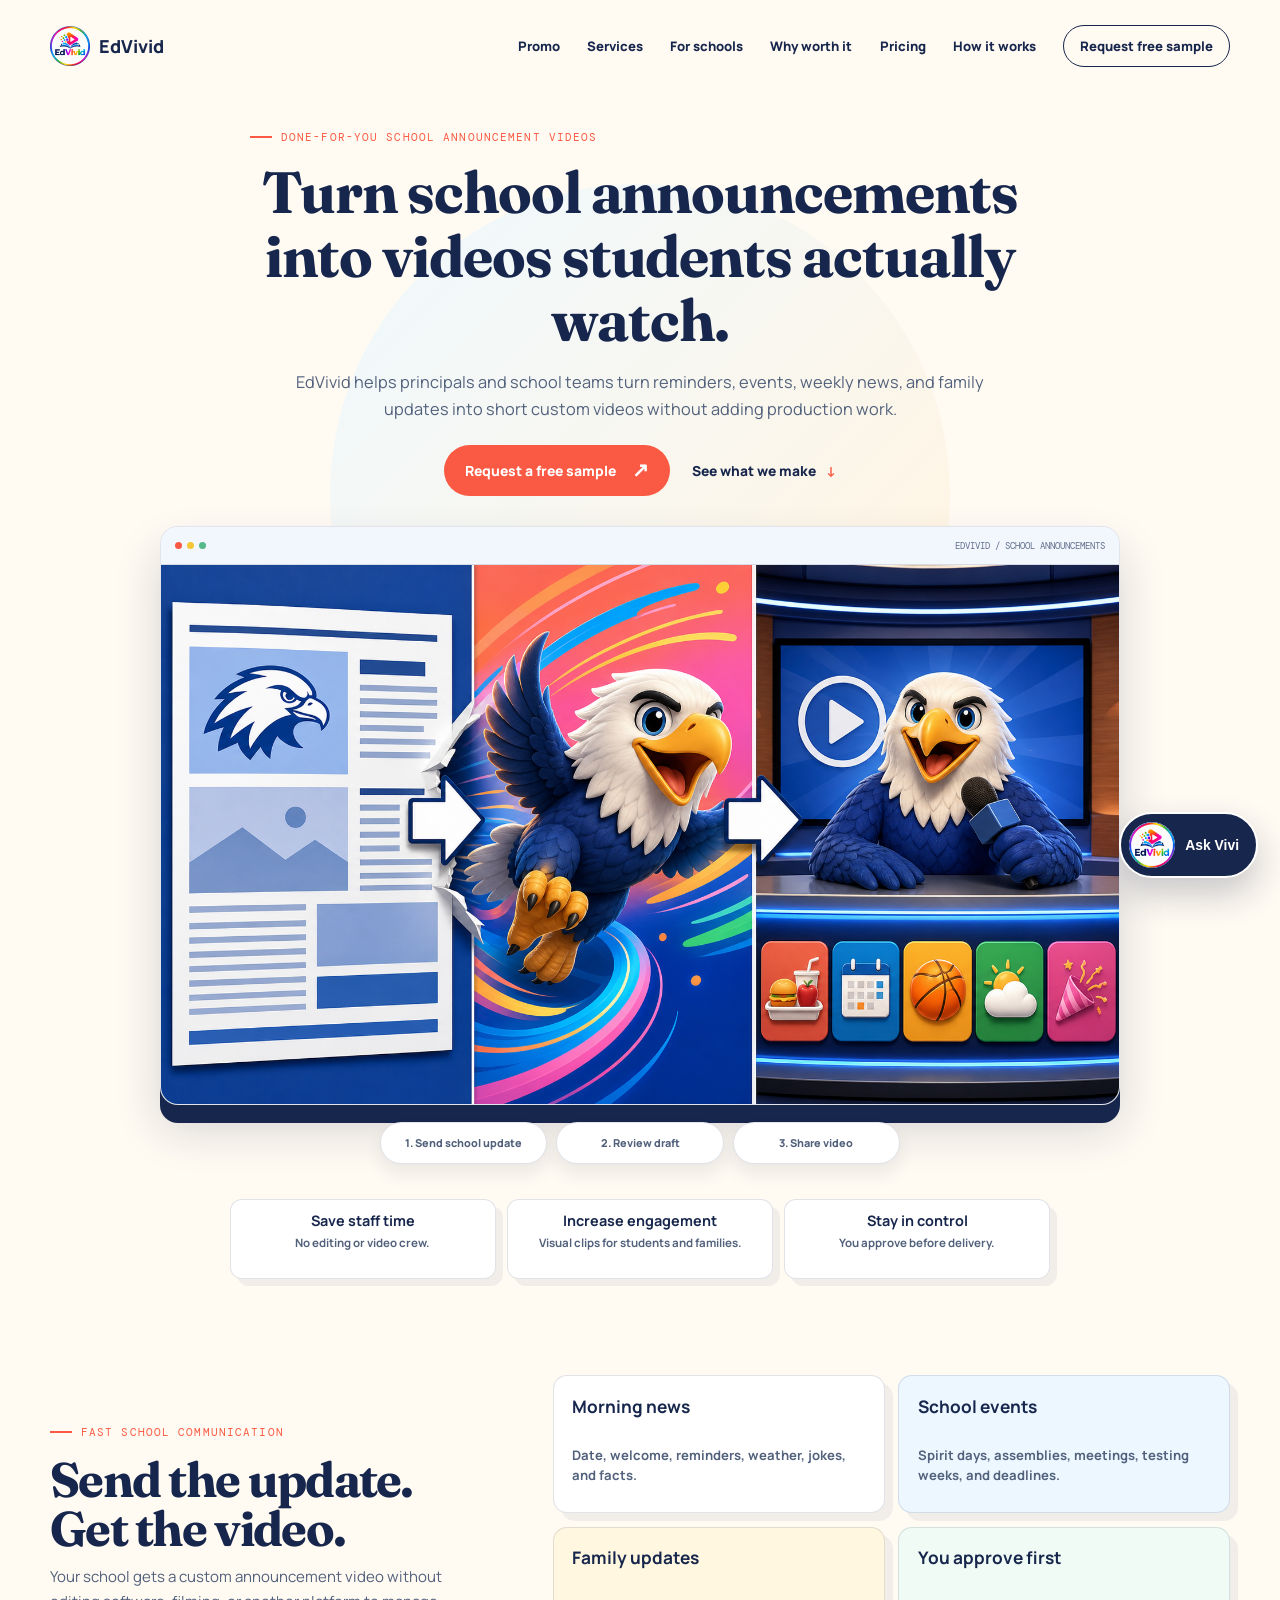
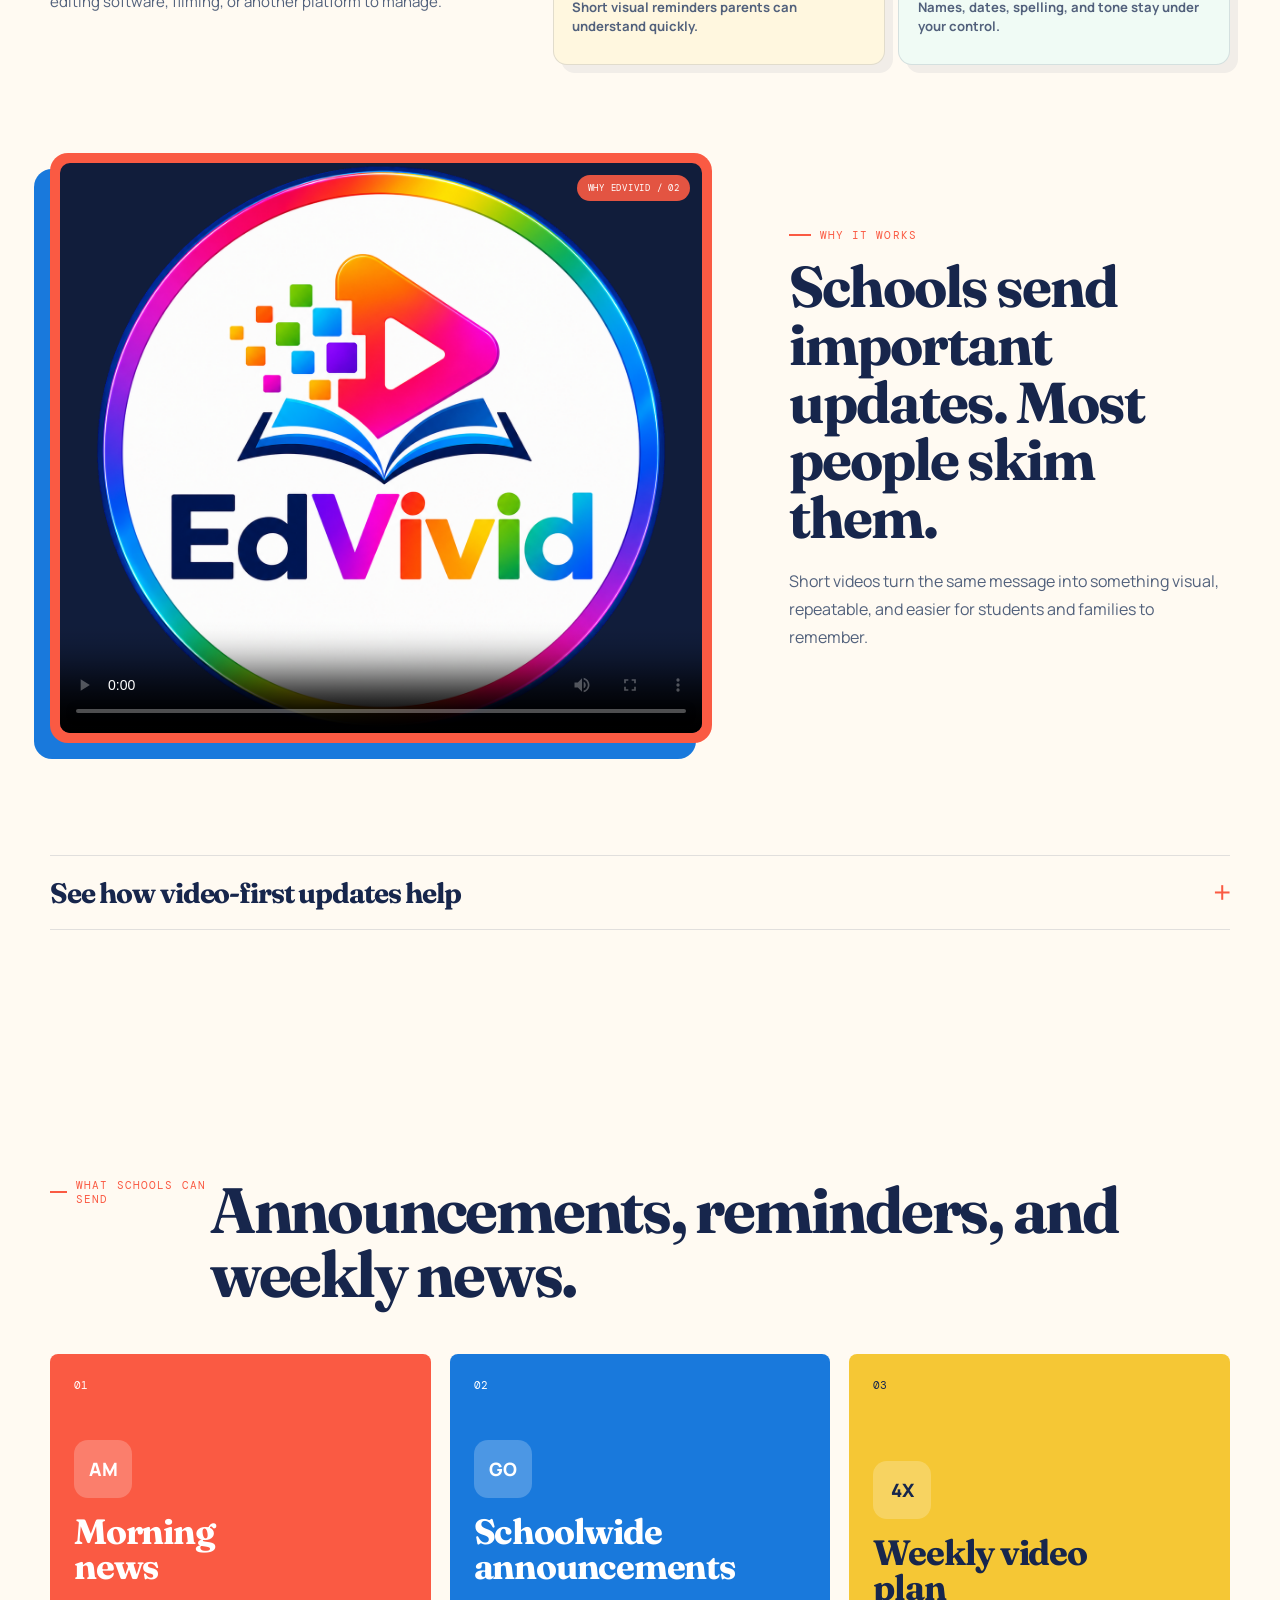
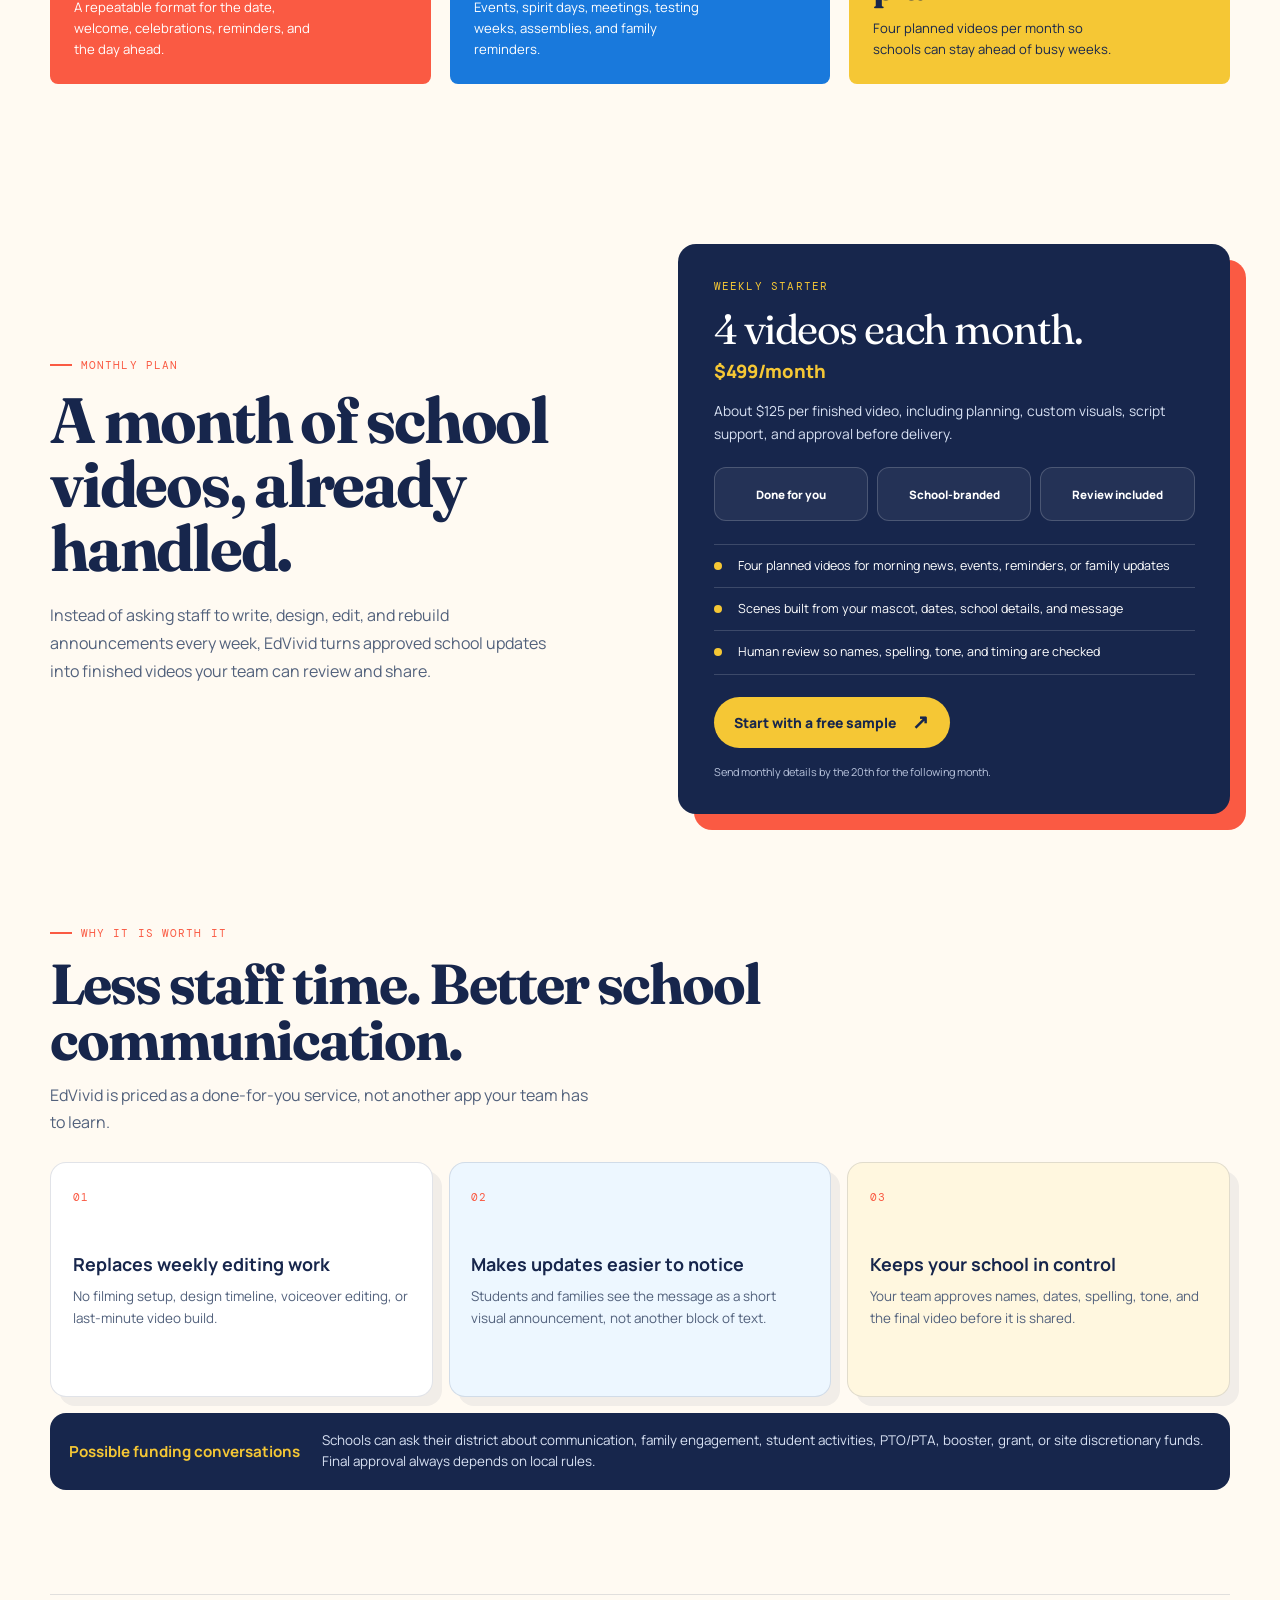
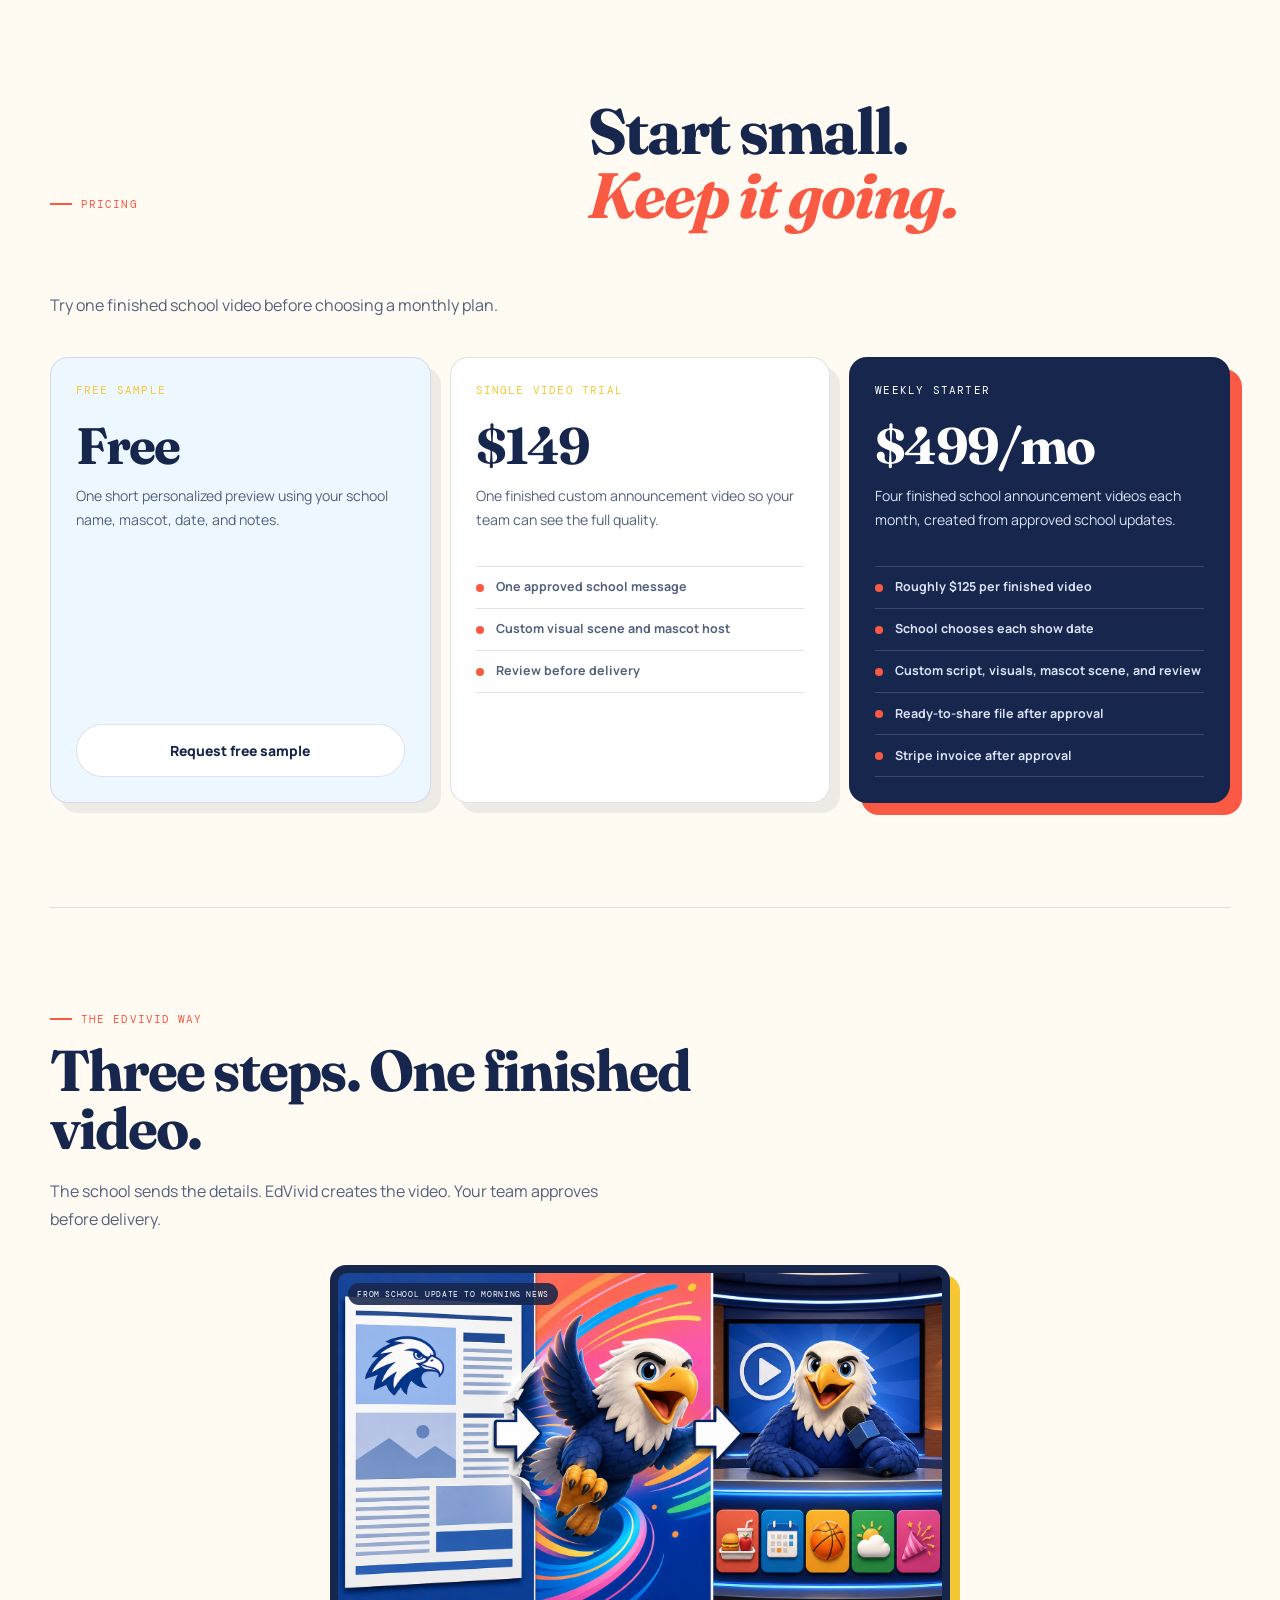
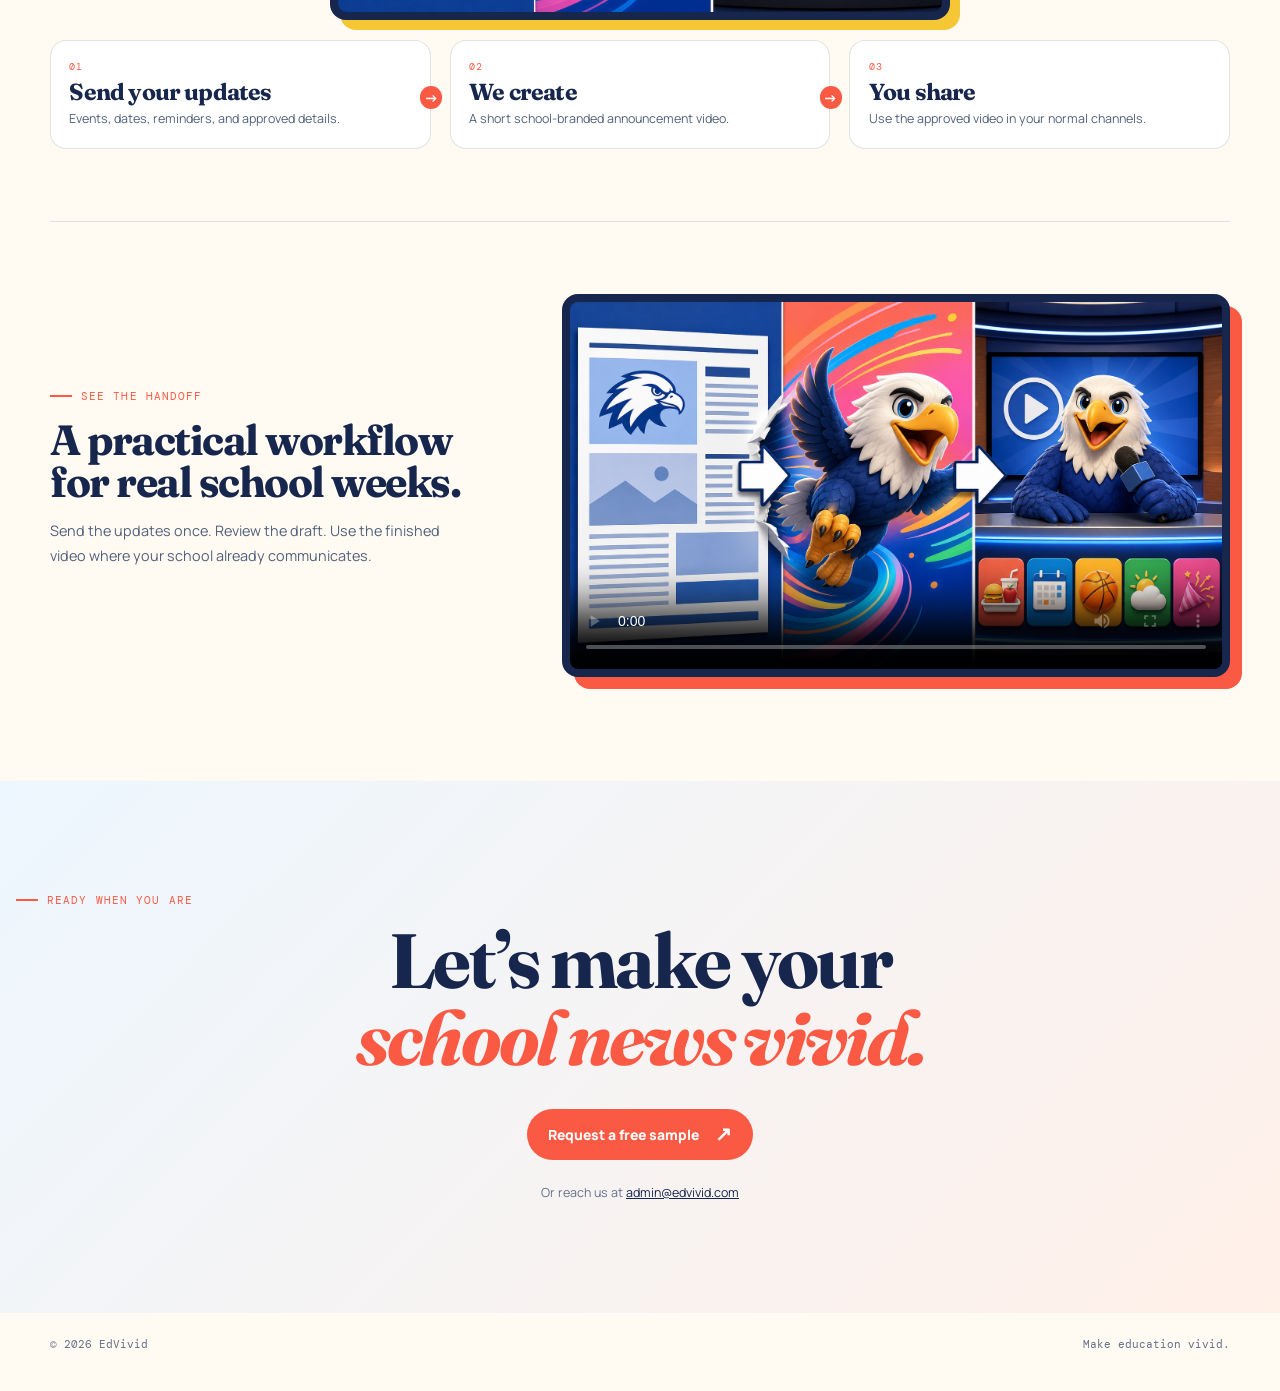
==== index.html @ bfd124bc "Add value and funding section" ====
<!doctype html>
<html lang="en">
  <head>
    <meta charset="UTF-8" />
    <meta name="viewport" content="width=device-width, initial-scale=1.0" />
    <meta name="theme-color" content="#fff9f2" />
    <title>EdVivid | School Announcement Videos</title>
    <meta name="description" content="EdVivid helps principals and school teams turn morning announcements, parent updates, reminders, events, and school spirit into short custom videos that save time and increase engagement." />
    <meta name="robots" content="index, follow" />
    <link rel="canonical" href="https://edvivid.com/" />
    <meta property="og:site_name" content="EdVivid" />
    <meta property="og:title" content="EdVivid | School Announcement Videos" />
    <meta property="og:description" content="Turn school announcements, reminders, events, and weekly updates into short custom videos for students and families." />
    <meta property="og:type" content="website" />
    <meta property="og:url" content="https://edvivid.com/" />
    <meta property="og:image" content="https://edvivid.com/full-bleed-mascot-transformation.png" />
    <meta name="twitter:card" content="summary_large_image" />
    <meta name="twitter:title" content="EdVivid | School Announcement Videos" />
    <meta name="twitter:description" content="Custom school announcement videos for morning news, parent communication, reminders, and events." />
    <script type="application/ld+json">
      {
        "@context": "https://schema.org",
        "@type": "Organization",
        "name": "EdVivid",
        "url": "https://edvivid.com/",
        "logo": "https://edvivid.com/edvivid-circle-logo.png",
        "description": "EdVivid creates custom school announcement videos for morning news, parent communication, reminders, events, and school engagement.",
        "sameAs": []
      }
    </script>
    <link rel="icon" type="image/png" href="favicon.png" />
    <link rel="apple-touch-icon" href="edvivid-circle-logo.png" />
    <link rel="preconnect" href="https://fonts.googleapis.com" />
    <link rel="preconnect" href="https://fonts.gstatic.com" crossorigin />
    <link href="https://fonts.googleapis.com/css2?family=DM+Mono&family=Fraunces:opsz,wght@9..144,600;9..144,700&family=Manrope:wght@400;500;600;700;800&display=swap" rel="stylesheet" />
    <link rel="stylesheet" href="styles.css" />
  </head>
  <body>
    <div class="page-shell">
      <header class="topbar">
        <a class="brand" href="#top" aria-label="EdVivid home">
          <img class="brand-logo" src="edvivid-circle-logo.png" alt="" />
          <span>EdVivid</span>
        </a>
        <nav class="nav-links" aria-label="Main navigation">
          <a href="#top">Promo</a>
          <a href="#work">Services</a>
          <a href="for-schools.html">For schools</a>
          <a href="#worth">Why worth it</a>
          <a href="#pricing">Pricing</a>
          <a href="#process">How it works</a>
          <a class="nav-contact" href="https://forms.edvivid.com/sample_request_form.html">Request free sample</a>
        </nav>
      </header>

      <main id="top">
        <section class="hero" aria-labelledby="hero-title">
          <div class="mobile-motion" aria-label="Animated EdVivid logo">
            <video autoplay loop muted playsinline preload="metadata" poster="edvivid.png">
              <source src="edvivid-logo-animation.mp4" type="video/mp4" />
            </video>
          </div>
          <div class="hero-copy">
            <p class="eyebrow"><span></span> Done-for-you school announcement videos</p>
            <h1 id="hero-title">Turn school announcements into videos students actually watch.</h1>
            <p class="lede">EdVivid helps principals and school teams turn reminders, events, weekly news, and family updates into short custom videos without adding production work.</p>
            <div class="hero-actions">
              <a class="button primary" href="https://forms.edvivid.com/sample_request_form.html">Request a free sample <span aria-hidden="true">↗</span></a>
              <a class="text-link" href="#work">See what we make <span aria-hidden="true">↓</span></a>
            </div>
          </div>

          <div class="hero-art" aria-label="EdVivid promo video preview">
            <div class="hero-video-card">
              <div class="window-bar"><i></i><i></i><i></i><span>EDVIVID / SCHOOL ANNOUNCEMENTS</span></div>
              <video autoplay loop muted playsinline preload="metadata" poster="full-bleed-mascot-transformation.png" aria-label="EdVivid school announcement video promo">
                <source src="edvivid-promo.mp4" type="video/mp4" />
                Your browser does not support video playback.
              </video>
            </div>
            <div class="hero-mini-proof" aria-label="EdVivid workflow summary">
              <span>1. Send school update</span>
              <span>2. Review draft</span>
              <span>3. Share video</span>
            </div>
          </div>
          <div class="hero-benefits" aria-label="EdVivid benefits">
            <div><b>Save staff time</b><span>No editing or video crew.</span></div>
            <div><b>Increase engagement</b><span>Visual clips for students and families.</span></div>
            <div><b>Stay in control</b><span>You approve before delivery.</span></div>
          </div>
        </section>

        <section class="quick-section" aria-labelledby="quick-title">
          <div class="quick-heading">
            <p class="eyebrow"><span></span> Fast school communication</p>
            <h2 id="quick-title">Send the update. Get the video.</h2>
            <p>Your school gets a custom announcement video without editing software, filming, or another platform to manage.</p>
          </div>
          <div class="quick-grid" aria-label="Common EdVivid video uses">
            <article>
              <b>Morning news</b>
              <span>Date, welcome, reminders, weather, jokes, and facts.</span>
            </article>
            <article>
              <b>School events</b>
              <span>Spirit days, assemblies, meetings, testing weeks, and deadlines.</span>
            </article>
            <article>
              <b>Family updates</b>
              <span>Short visual reminders parents can understand quickly.</span>
            </article>
            <article>
              <b>You approve first</b>
              <span>Names, dates, spelling, and tone stay under your control.</span>
            </article>
          </div>
        </section>

        <section class="why-video-section" aria-labelledby="why-video-title">
          <div class="why-video-frame">
            <span class="video-stamp">WHY EDVIVID / 02</span>
            <video controls playsinline preload="metadata" poster="edvivid-circle-logo.png" aria-label="How school communication has changed">
              <source src="edvivid-how-it-works.mp4" type="video/mp4" />
              Your browser does not support video playback.
            </video>
          </div>
          <div class="why-video-copy">
            <p class="eyebrow"><span></span> Why it works</p>
            <h2 id="why-video-title">Schools send important updates. Most people skim them.</h2>
            <p>Short videos turn the same message into something visual, repeatable, and easier for students and families to remember.</p>
          </div>
        </section>

        <section class="insight-section" aria-labelledby="insight-title">
          <details class="insight-details">
            <summary id="insight-title">See how video-first updates help <span aria-hidden="true">+</span></summary>
            <div class="insight-content">
              <p>See how one school update can become clearer communication for students, staff, and families.</p>
              <a class="insight-graphic" href="modernizing-school-news-through-video.png" target="_blank" rel="noopener" aria-label="Open the full Modernizing School News Through Video infographic">
                <img src="modernizing-school-news-through-video.png" alt="Infographic explaining the challenge of school communication, how families consume information, the EdVivid workflow, and the benefits of video-first school news." />
                <span>Open full infographic <b aria-hidden="true">↗</b></span>
              </a>
            </div>
          </details>
        </section>

        <section class="work-section" id="work">
          <div class="section-heading">
            <p class="eyebrow"><span></span> What schools can send</p>
            <h2>Announcements, reminders, and weekly news.</h2>
          </div>
          <div class="services-grid">
            <article class="service-card coral"><span class="card-number">01</span><div class="service-icon">AM</div><h3>Morning<br />news</h3><p>A repeatable format for the date, welcome, celebrations, reminders, and the day ahead.</p></article>
            <article class="service-card blue"><span class="card-number">02</span><div class="service-icon">GO</div><h3>Schoolwide<br />announcements</h3><p>Events, spirit days, meetings, testing weeks, assemblies, and family reminders.</p></article>
            <article class="service-card yellow"><span class="card-number">03</span><div class="service-icon">4X</div><h3>Weekly video<br />plan</h3><p>Four planned videos per month so schools can stay ahead of busy weeks.</p></article>
          </div>
        </section>

        <section class="monthly-section" id="monthly-news" aria-labelledby="monthly-title">
          <div class="monthly-intro">
            <p class="eyebrow"><span></span> Monthly plan</p>
            <h2 id="monthly-title">A month of school videos, already handled.</h2>
            <p>Instead of asking staff to write, design, edit, and rebuild announcements every week, EdVivid turns approved school updates into finished videos your team can review and share.</p>
          </div>
          <div class="monthly-card">
            <div class="plan-label">Weekly Starter</div>
            <h3>4 videos each month.</h3>
            <p class="plan-price">$499/month</p>
            <p class="plan-copy">About $125 per finished video, including planning, custom visuals, script support, and approval before delivery.</p>
            <div class="value-pills" aria-label="Weekly Starter value">
              <span>Done for you</span>
              <span>School-branded</span>
              <span>Review included</span>
            </div>
            <ul>
              <li>Four planned videos for morning news, events, reminders, or family updates</li>
              <li>Scenes built from your mascot, dates, school details, and message</li>
              <li>Human review so names, spelling, tone, and timing are checked</li>
            </ul>
            <a class="button primary" href="https://forms.edvivid.com/sample_request_form.html">Start with a free sample <span aria-hidden="true">↗</span></a>
            <p class="plan-note">Send monthly details by the 20th for the following month.</p>
          </div>
        </section>

        <section class="worth-section" id="worth" aria-labelledby="worth-title">
          <div class="worth-heading">
            <p class="eyebrow"><span></span> Why it is worth it</p>
            <h2 id="worth-title">Less staff time. Better school communication.</h2>
            <p>EdVivid is priced as a done-for-you service, not another app your team has to learn.</p>
          </div>
          <div class="worth-grid">
            <article>
              <span>01</span>
              <b>Replaces weekly editing work</b>
              <p>No filming setup, design timeline, voiceover editing, or last-minute video build.</p>
            </article>
            <article>
              <span>02</span>
              <b>Makes updates easier to notice</b>
              <p>Students and families see the message as a short visual announcement, not another block of text.</p>
            </article>
            <article>
              <span>03</span>
              <b>Keeps your school in control</b>
              <p>Your team approves names, dates, spelling, tone, and the final video before it is shared.</p>
            </article>
          </div>
          <div class="funding-note">
            <b>Possible funding conversations</b>
            <p>Schools can ask their district about communication, family engagement, student activities, PTO/PTA, booster, grant, or site discretionary funds. Final approval always depends on local rules.</p>
          </div>
        </section>

        <section class="pricing-section" id="pricing" aria-labelledby="pricing-title">
          <div class="pricing-heading">
            <p class="eyebrow"><span></span> Pricing</p>
            <h2 id="pricing-title">Start small.<br /><em>Keep it going.</em></h2>
            <p>Try one finished school video before choosing a monthly plan.</p>
          </div>
          <div class="pricing-grid">
            <article class="price-card light">
              <p class="plan-label">Free Sample</p>
              <h3>Free</h3>
              <p>One short personalized preview using your school name, mascot, date, and notes.</p>
              <a class="button outline" href="https://forms.edvivid.com/sample_request_form.html">Request free sample</a>
            </article>
            <article class="price-card">
              <p class="plan-label">Single Video Trial</p>
              <h3>$149</h3>
              <p>One finished custom announcement video so your team can see the full quality.</p>
              <ul>
                <li>One approved school message</li>
                <li>Custom visual scene and mascot host</li>
                <li>Review before delivery</li>
              </ul>
            </article>
            <article class="price-card featured">
              <p class="plan-label">Weekly Starter</p>
              <h3>$499/mo</h3>
              <p>Four finished school announcement videos each month, created from approved school updates.</p>
              <ul>
                <li>Roughly $125 per finished video</li>
                <li>School chooses each show date</li>
                <li>Custom script, visuals, mascot scene, and review</li>
                <li>Ready-to-share file after approval</li>
                <li>Stripe invoice after approval</li>
              </ul>
            </article>
          </div>
        </section>

        <section class="process-section" id="process">
          <div class="process-copy">
            <p class="eyebrow"><span></span> The EdVivid way</p>
            <h2>Three steps. One finished video.</h2>
            <p>The school sends the details. EdVivid creates the video. Your team approves before delivery.</p>
          </div>
          <div class="process-story">
            <img src="full-bleed-mascot-transformation.png" alt="A school newsletter logo becomes a vivid mascot-led morning news video" />
          </div>
          <ol class="process-flow process-captions">
            <li class="flow-send">
              <div class="flow-step">01</div>
              <h3>Send your updates</h3>
              <p>Events, dates, reminders, and approved details.</p>
            </li>
            <li class="flow-create">
              <div class="flow-step">02</div>
              <h3>We create</h3>
              <p>A short school-branded announcement video.</p>
            </li>
            <li class="flow-share">
              <div class="flow-step">03</div>
              <h3>You share</h3>
              <p>Use the approved video in your normal channels.</p>
            </li>
          </ol>
          <div class="process-video">
            <div>
              <p class="eyebrow"><span></span> See the handoff</p>
              <h3>A practical workflow for real school weeks.</h3>
              <p>Send the updates once. Review the draft. Use the finished video where your school already communicates.</p>
            </div>
            <video controls preload="metadata" poster="full-bleed-mascot-transformation.png">
              <source src="edvivid-how-it-works.mp4" type="video/mp4" />
              Your browser does not support embedded video.
            </video>
          </div>
        </section>

        <section class="closing">
          <p class="eyebrow"><span></span> Ready when you are</p>
          <h2>Let’s make your<br /><em>school news vivid.</em></h2>
          <a class="button primary" href="https://forms.edvivid.com/sample_request_form.html">Request a free sample <span aria-hidden="true">↗</span></a>
          <p class="contact-note">Or reach us at <a href="mailto:admin@edvivid.com">admin@edvivid.com</a></p>
        </section>
      </main>

      <footer><span>© 2026 EdVivid</span><span>Make education vivid.</span></footer>
    </div>
    <script src="help-bot.js"></script>
  </body>
</html>
---- styles.css ----
:root { --ink:#17264c; --paper:#fffaf2; --warm:#f7efe2; --coral:#fa5a43; --blue:#1979dc; --yellow:#f5c735; --green:#56b98a; --line:rgba(23,38,76,.13); }
* { box-sizing:border-box; }
html { scroll-behavior:smooth; }
body { margin:0; color:var(--ink); background:var(--paper); font-family:Manrope,sans-serif; }
.page-shell { overflow:hidden; }
.topbar, main > section, footer { width:min(1180px,calc(100% - 3rem)); margin-inline:auto; }
.topbar { min-height:92px; display:flex; align-items:center; justify-content:space-between; }
.brand { display:inline-flex; align-items:center; gap:.55rem; color:var(--ink); text-decoration:none; font-weight:800; font-size:1.12rem; }
.brand-logo { width:40px; height:40px; object-fit:contain; border-radius:10px; }
.nav-links { display:flex; align-items:center; gap:1.7rem; font-size:.82rem; font-weight:800; }
.nav-links a { color:var(--ink); text-decoration:none; }
.nav-links .nav-contact { border:1px solid var(--ink); padding:.68rem 1rem; border-radius:100px; }
.hero { min-height:640px; display:grid; grid-template-columns:1fr; justify-items:center; gap:1.65rem; padding:2.4rem 0 4rem; position:relative; text-align:center; }
.hero:before { content:""; position:absolute; width:620px; height:620px; border-radius:50%; right:50%; top:92px; transform:translateX(50%); background:linear-gradient(135deg,#e9f7ff 15%,#fff2dc 80%); z-index:-1; }
.eyebrow { display:flex; align-items:center; gap:.55rem; margin:0 0 1rem; font: .7rem "DM Mono",monospace; text-transform:uppercase; letter-spacing:.1em; color:var(--coral); }
.eyebrow span { width:22px; height:2px; background:currentColor; display:inline-block; }
h1,h2,h3,p { margin-top:0; }
h1,h2 { font-family:Fraunces,serif; letter-spacing:-.065em; font-weight:700; line-height:.95; }
h1 { max-width:830px; margin-inline:auto; font-size:clamp(3.25rem,5.2vw,5.65rem); margin-bottom:1rem; }
h1 em,h2 em { color:var(--coral); font-style:italic; }
.lede { margin-inline:auto; font-size:1.02rem; line-height:1.68; max-width:43rem; color:#52617c; }
.hero-benefits { width:min(100%,820px); display:grid; grid-template-columns:repeat(3,1fr); gap:.7rem; margin:.55rem 0 0; max-width:none; }
.hero-benefits div { min-height:80px; padding:.82rem; border:1px solid var(--line); border-radius:12px; background:#fff; box-shadow:7px 7px 0 rgba(23,38,76,.06); }
.hero-benefits b { display:block; margin-bottom:.35rem; color:var(--ink); font-size:.9rem; line-height:1.15; }
.hero-benefits span { display:block; color:#52617c; font-size:.72rem; font-weight:700; line-height:1.45; }
.hero-actions { display:flex; align-items:center; justify-content:center; flex-wrap:wrap; gap:1.4rem; margin-top:1.35rem; }
.button { background:var(--coral); color:white; border-radius:100px; padding:1rem 1.3rem; text-decoration:none; font-weight:800; font-size:.87rem; display:inline-flex; gap:1rem; align-items:center; transition:transform .2s ease,box-shadow .2s ease; }
.button:hover { transform:translateY(-3px); box-shadow:0 12px 22px rgba(250,90,67,.28); }
.button span { font-size:1.25rem; line-height:.6; }
.button.outline { color:var(--ink); background:#fff; border:1px solid var(--line); }
.text-link { color:var(--ink); font-size:.86rem; font-weight:800; text-decoration:none; }
.text-link span { color:var(--coral); margin-left:.45rem; }
.hero-art { width:min(100%,960px); position:relative; display:grid; place-items:center; padding-top:.25rem; }
.mobile-motion { display:none; }
.desktop-motion { position:absolute; z-index:4; width:138px; right:-8px; bottom:58px; padding:7px; border-radius:16px; background:#fff; box-shadow:0 14px 30px rgba(23,38,76,.18); transform:rotate(-5deg); }
.desktop-motion video,.mobile-motion video { display:block; width:100%; border-radius:10px; }
.hero-video-card { position:relative; z-index:2; width:100%; background:#fff; border:1px solid rgba(23,38,76,.12); border-radius:18px; overflow:hidden; box-shadow:0 18px 0 var(--ink),0 24px 45px rgba(23,38,76,.18); }
.hero-video-card video { display:block; width:100%; aspect-ratio:16/9; object-fit:cover; background:#0b1732; }
.hero-mini-proof { z-index:3; width:min(92%,520px); margin-top:1.05rem; display:grid; grid-template-columns:repeat(3,1fr); gap:.55rem; }
.hero-mini-proof span { display:grid; place-items:center; min-height:42px; padding:.55rem .7rem; border:1px solid var(--line); border-radius:999px; background:#fff; color:#52617c; font-size:.68rem; font-weight:900; text-align:center; box-shadow:0 10px 18px rgba(23,38,76,.08); }
.lesson-window { position:relative; z-index:2; width:min(100%,470px); background:#fff; border:1px solid rgba(23,38,76,.12); border-radius:18px; overflow:hidden; box-shadow:20px 24px 0 var(--ink),0 25px 45px rgba(23,38,76,.18); transform:rotate(3deg); }
.window-bar { height:38px; display:flex; align-items:center; gap:5px; padding:0 14px; background:#f2f6fd; border-bottom:1px solid var(--line); }
.window-bar i { width:7px; height:7px; border-radius:50%; background:var(--coral); }.window-bar i:nth-child(2){background:var(--yellow)}.window-bar i:nth-child(3){background:var(--green)}
.window-bar span { margin-left:auto; font: .55rem "DM Mono",monospace; color:#62708b; }
.lesson-content { height:275px; background:#0b1732; overflow:hidden; }.lesson-content img { display:block; width:100%; height:100%; object-fit:cover; object-position:center; }
.transformation-labels { display:grid; grid-template-columns:1fr auto 1fr auto 1fr; align-items:center; gap:.35rem; padding:.55rem .8rem .62rem; background:#fff; color:var(--ink); font:.5rem "DM Mono",monospace; letter-spacing:.035em; text-align:center; text-transform:uppercase; }.transformation-labels b { color:var(--coral); font-size:.78rem; }
.lesson-kicker { font: .65rem "DM Mono",monospace; color:var(--coral); letter-spacing:.1em; }.lesson-title { margin-top:1rem; font-family:Fraunces,serif; font-size:2.8rem; letter-spacing:-.07em; line-height:.85; }
.lesson-shapes b { position:absolute; border-radius:50%; }.lesson-shapes b:nth-child(1){width:140px;height:140px;background:var(--coral);right:-34px;top:86px}.lesson-shapes b:nth-child(2){width:65px;height:65px;background:var(--yellow);right:75px;top:157px}.lesson-shapes b:nth-child(3){width:40px;height:40px;background:var(--blue);right:45px;top:93px}.lesson-shapes b:nth-child(4){width:90px;height:20px;border-radius:30px;background:var(--green);left:38px;bottom:60px}
.player-bar { height:54px; display:flex; align-items:center; gap:11px; padding:0 16px; font: .63rem "DM Mono",monospace; }.play { color:var(--coral); }.track { height:5px; flex:1; border-radius:20px; background:#e5eaf3; overflow:hidden; }.track i { display:block; width:43%; height:100%; background:var(--coral); }
.orbit { position:absolute; border:2px solid var(--yellow); border-radius:50%; }.orbit-one { width:380px;height:380px;right:0;top:4px; }.orbit-two { width:265px;height:265px;right:110px;bottom:6px;border-color:var(--blue); }.spark { position:absolute; z-index:3; font-size:2.2rem; color:var(--coral); }.spark-one { right:8px;top:28px; }.spark-two { left:45px;bottom:17px;color:var(--green);font-size:2.7rem; }
.proof-strip { display:grid; grid-template-columns:.45fr 1.55fr; gap:1.2rem; align-items:center; margin-top:-2rem; margin-bottom:2rem; padding:1rem; border:1px solid var(--line); border-radius:18px; background:#fff; box-shadow:10px 10px 0 rgba(23,38,76,.07); }.proof-strip p { margin:0; color:var(--coral); font:.66rem "DM Mono",monospace; letter-spacing:.09em; text-transform:uppercase; }.proof-strip div { display:grid; grid-template-columns:1fr 1fr; gap:.8rem; }.proof-strip span { display:block; padding:.9rem 1rem; border-radius:13px; background:#fff8ed; font-size:.82rem; font-weight:800; line-height:1.45; }.proof-strip span+span { background:#edf7ff; }.proof-strip b { display:block; margin-top:.35rem; color:#64708a; font:.58rem "DM Mono",monospace; letter-spacing:.08em; text-transform:uppercase; }
.intro-strip { border-top:1px solid var(--line); border-bottom:1px solid var(--line); padding:1.15rem 0; display:flex; align-items:center; justify-content:space-between; gap:1rem; font-size:.75rem; font-weight:800; }.intro-strip p { margin:0; }.intro-strip div { display:flex; gap:1.2rem; color:#6d7890; }.intro-strip span+span:before { content:"•"; color:var(--coral); margin-right:1.2rem; }
.quick-section { display:grid; grid-template-columns:.82fr 1.18fr; gap:2rem; align-items:center; padding:2rem 0 5.5rem; }
.quick-heading { max-width:430px; }
.quick-heading h2 { margin:0 0 .8rem; font-size:clamp(2.35rem,3.8vw,4rem); }
.quick-heading p:last-child { margin:0; color:#52617c; font-size:.94rem; line-height:1.65; }
.quick-grid { display:grid; grid-template-columns:repeat(2,1fr); gap:.85rem; }
.quick-grid article { min-height:138px; padding:1.15rem; border:1px solid var(--line); border-radius:14px; background:#fff; box-shadow:8px 8px 0 rgba(23,38,76,.06); }
.quick-grid article:nth-child(2) { background:#edf7ff; }
.quick-grid article:nth-child(3) { background:#fff7df; }
.quick-grid article:nth-child(4) { background:#f0fbf5; }
.quick-grid b { display:block; margin-bottom:1.8rem; font-size:1.08rem; }
.quick-grid span { display:block; color:#52617c; font-size:.82rem; font-weight:700; line-height:1.48; }
.film-section { display:flex; flex-direction:column; align-items:center; gap:2.4rem; padding:3.6rem 0 7rem; }.film-heading { max-width:760px; text-align:center; }.film-heading .eyebrow { justify-content:center; }.film-heading h2 { font-size:clamp(2.7rem,4.5vw,4.7rem); margin:0 0 1rem; }.film-heading > p:last-child { margin:0 auto; max-width:36rem; color:#52617c; font-size:.9rem; }.film-frame { position:relative; width:min(100%,1050px); padding:10px; background:var(--ink); border-radius:18px; box-shadow:0 22px 0 var(--yellow); }.film-frame:before { content:"PROMO / 01"; position:absolute; z-index:1; top:22px; left:22px; padding:.45rem .65rem; border-radius:999px; background:rgba(23,38,76,.86); color:white; font:.58rem "DM Mono",monospace; letter-spacing:.08em; }.film-frame iframe,.film-frame video { display:block; width:100%; aspect-ratio:16/9; border:0; border-radius:10px; background:#0b1732; object-fit:cover; }
.testimonials-section { display:grid; grid-template-columns:.9fr 1.1fr; gap:5rem; align-items:center; padding:0 0 7rem; }.testimonials-heading h2 { font-size:clamp(2.8rem,4.4vw,4.8rem); margin:0 0 1.2rem; }.testimonials-heading > p:last-child { max-width:34rem; margin:0; color:#52617c; line-height:1.75; font-size:.92rem; }.testimonial-grid { display:grid; gap:1.1rem; position:relative; }.testimonial-grid:before { content:""; position:absolute; width:230px; height:230px; border-radius:50%; right:-42px; top:-54px; background:linear-gradient(135deg,#fff0e8,#e9f7ff); z-index:-1; }.testimonial-card { margin:0; padding:1.5rem; border:1px solid var(--line); border-radius:18px; background:#fff; box-shadow:10px 10px 0 rgba(23,38,76,.08); transform:rotate(-1.2deg); }.testimonial-card.featured { background:var(--ink); color:white; box-shadow:12px 12px 0 var(--coral); transform:rotate(1.5deg); }.testimonial-card blockquote { margin:0 0 1.25rem; font:800 clamp(1.35rem,2.25vw,2rem)/1.16 Manrope,sans-serif; letter-spacing:-.045em; }.testimonial-card figcaption { display:flex; align-items:center; gap:.6rem; font-weight:800; font-size:.86rem; }.testimonial-card figcaption:before { content:""; width:10px; height:10px; border-radius:50%; background:var(--coral); }.testimonial-card.featured figcaption:before { background:var(--yellow); }.testimonial-card span { color:#6d7890; font:.62rem "DM Mono",monospace; letter-spacing:.08em; text-transform:uppercase; }.testimonial-card.featured span { color:#d9e2f4; }
.why-video-section { display:grid; grid-template-columns:1.2fr .8fr; align-items:center; gap:6vw; padding:0 0 7rem; }.why-video-frame { position:relative; background:var(--coral); padding:10px; border-radius:18px; box-shadow:-16px 16px 0 var(--blue); }.why-video-frame video { display:block; width:100%; max-height:570px; object-fit:contain; border-radius:10px; background:#111d3b; }.video-stamp { position:absolute; z-index:1; right:22px; top:22px; padding:.45rem .65rem; border-radius:999px; background:rgba(250,90,67,.9); color:white; font:.58rem "DM Mono",monospace; letter-spacing:.08em; }.why-video-copy h2 { font-size:clamp(2.8rem,4.5vw,4.7rem); margin-bottom:1.3rem; }.why-video-copy > p:last-child { color:#52617c; line-height:1.75; }
.insight-section { padding:0 0 7.5rem; }.insight-details { border-top:1px solid var(--line); border-bottom:1px solid var(--line); }.insight-details summary { display:flex; align-items:center; justify-content:space-between; gap:1rem; padding:1.2rem 0; color:var(--ink); cursor:pointer; list-style:none; font:700 clamp(1.3rem,2.2vw,1.85rem) Fraunces,serif; letter-spacing:-.04em; }.insight-details summary::-webkit-details-marker { display:none; }.insight-details summary span { color:var(--coral); font:2rem/1 Manrope,sans-serif; transition:transform .2s ease; }.insight-details[open] summary span { transform:rotate(45deg); }.insight-content { padding:0 0 1.5rem; }.insight-content > p { max-width:37rem; margin:0 0 1.4rem; color:#52617c; line-height:1.75; }.insight-graphic { display:block; position:relative; overflow:hidden; border:1px solid var(--line); border-radius:18px; background:#eaf5fc; box-shadow:16px 16px 0 var(--yellow); color:var(--ink); text-decoration:none; }.insight-graphic img { display:block; width:100%; height:auto; transition:transform .35s ease; }.insight-graphic span { position:absolute; right:1rem; bottom:1rem; display:inline-flex; align-items:center; gap:.65rem; padding:.65rem .85rem; border-radius:100px; background:rgba(23,38,76,.9); color:white; font:.65rem "DM Mono",monospace; letter-spacing:.05em; opacity:0; transform:translateY(8px); transition:opacity .2s ease,transform .2s ease; }.insight-graphic:hover img { transform:scale(1.015); }.insight-graphic:hover span,.insight-graphic:focus-visible span { opacity:1; transform:translateY(0); }.insight-graphic:focus-visible { outline:3px solid var(--coral); outline-offset:5px; }
.work-section { padding:8rem 0; }.section-heading { display:flex; align-items:end; justify-content:space-between; margin-bottom:3rem; }.section-heading .eyebrow { align-self:start; }.section-heading h2 { font-size:clamp(3rem,5vw,5rem); margin:0; }
.services-grid { display:grid; grid-template-columns:repeat(3,1fr); gap:1.2rem; }.service-card { min-height:330px; padding:1.5rem; border-radius:8px; display:flex; flex-direction:column; position:relative; overflow:hidden; }.service-card.coral { background:var(--coral); color:white; }.service-card.blue { background:var(--blue); color:white; }.service-card.yellow { background:var(--yellow); }.card-number { font:.68rem "DM Mono",monospace; }.service-icon { font-size:5rem; font-family:Fraunces,serif; margin:auto 0 1rem; }.service-card h3 { font-family:Fraunces,serif; font-size:2.2rem; letter-spacing:-.06em; line-height:.85; margin-bottom:.8rem; }.service-card p { font-size:.82rem; line-height:1.6; max-width:15rem; margin:0; }
.monthly-section { display:grid; grid-template-columns:1fr 1fr; gap:6vw; align-items:center; padding:2rem 0 7rem; }.monthly-intro h2 { font-size:clamp(3rem,5vw,5.1rem); margin-bottom:1.3rem; }.monthly-intro > p:last-child { max-width:32rem; color:#52617c; line-height:1.75; }.monthly-card { background:var(--ink); color:white; padding:2.2rem; border-radius:18px; box-shadow:16px 16px 0 var(--coral); }.plan-label { color:var(--yellow); font:.68rem "DM Mono",monospace; text-transform:uppercase; letter-spacing:.11em; }.monthly-card h3 { margin:1rem 0 .45rem; font:2.6rem/.9 Fraunces,serif; letter-spacing:-.07em; }.plan-price { margin:.2rem 0 1rem; color:var(--yellow); font-size:1.15rem; font-weight:900; }.plan-copy { max-width:30rem; color:#d9e2f4; font-size:.86rem; line-height:1.65; }.value-pills { display:grid; grid-template-columns:repeat(3,1fr); gap:.55rem; margin:1.35rem 0 1.45rem; }.value-pills span { min-height:54px; display:grid; place-items:center; padding:.7rem .55rem; border:1px solid rgba(255,255,255,.18); border-radius:12px; color:#fff; background:rgba(255,255,255,.06); font-size:.72rem; font-weight:900; text-align:center; }.monthly-card ul { margin:1.4rem 0; padding:0; list-style:none; border-top:1px solid rgba(255,255,255,.16); }.monthly-card li { padding:.75rem 0 .75rem 1.5rem; border-bottom:1px solid rgba(255,255,255,.16); font-size:.78rem; line-height:1.45; position:relative; }.monthly-card li:before { content:"✦"; position:absolute; left:0; color:var(--yellow); }.monthly-card .button { background:var(--yellow); color:var(--ink); }.plan-note { margin:1rem 0 0; color:#b9c4dd; font-size:.68rem; }
.worth-section { padding:0 0 6.5rem; }
.worth-heading { max-width:760px; margin-bottom:1.6rem; }
.worth-heading h2 { margin:0 0 .8rem; font-size:clamp(2.8rem,4.4vw,4.8rem); }
.worth-heading > p:last-child { max-width:34rem; color:#52617c; line-height:1.7; }
.worth-grid { display:grid; grid-template-columns:repeat(3,1fr); gap:1rem; }
.worth-grid article { min-height:235px; padding:1.35rem; border:1px solid var(--line); border-radius:16px; background:#fff; box-shadow:9px 9px 0 rgba(23,38,76,.06); }
.worth-grid article:nth-child(2) { background:#edf7ff; }
.worth-grid article:nth-child(3) { background:#fff7df; }
.worth-grid span { color:var(--coral); font:.68rem "DM Mono",monospace; letter-spacing:.1em; }
.worth-grid b { display:block; margin:3rem 0 .7rem; font-size:1.12rem; line-height:1.18; }
.worth-grid p { margin:0; color:#52617c; font-size:.84rem; line-height:1.58; }
.funding-note { display:grid; grid-template-columns:.42fr 1.58fr; gap:1rem; align-items:center; margin-top:1rem; padding:1rem 1.15rem; border:1px solid var(--line); border-radius:16px; background:var(--ink); color:white; }
.funding-note b { color:var(--yellow); font-size:.95rem; }
.funding-note p { margin:0; color:#d9e2f4; font-size:.84rem; line-height:1.6; }
.pricing-section { padding:6.5rem 0; border-top:1px solid var(--line); }
.pricing-heading { display:grid; grid-template-columns:.85fr 1.15fr; gap:5vw; align-items:end; margin-bottom:2.4rem; }
.pricing-heading h2 { margin:0; font-size:clamp(3rem,5vw,5rem); }
.pricing-heading > p:last-child { max-width:28rem; margin:0; color:#52617c; line-height:1.75; }
.pricing-grid { display:grid; grid-template-columns:repeat(3,1fr); gap:1.2rem; }
.price-card { min-height:390px; display:flex; flex-direction:column; padding:1.55rem; border:1px solid var(--line); border-radius:18px; background:#fff; box-shadow:10px 10px 0 rgba(23,38,76,.07); }
.price-card.light { background:#edf7ff; }
.price-card.featured { color:white; background:var(--ink); box-shadow:12px 12px 0 var(--coral); }
.price-card h3 { margin:.8rem 0 .8rem; color:var(--ink); font:700 clamp(2.6rem,4vw,4rem)/.92 Fraunces,serif; letter-spacing:-.065em; }
.price-card p:not(.plan-label) { color:#52617c; font-size:.88rem; line-height:1.65; }
.price-card ul { margin:1.3rem 0 0; padding:0; list-style:none; border-top:1px solid var(--line); }
.price-card li { position:relative; padding:.72rem 0 .72rem 1.25rem; border-bottom:1px solid var(--line); color:#52617c; font-size:.78rem; font-weight:700; line-height:1.45; }
.price-card li:before { content:""; position:absolute; left:0; top:1.06rem; width:8px; height:8px; border-radius:50%; background:var(--coral); }
.price-card .button { margin-top:auto; justify-content:center; }
.price-card.featured h3,.price-card.featured .plan-label { color:white; }
.price-card.featured p:not(.plan-label),.price-card.featured li { color:#d9e2f4; }
.price-card.featured ul,.price-card.featured li { border-color:rgba(255,255,255,.16); }
.process-section { padding:6.5rem 0; border-top:1px solid var(--line); }.process-copy { max-width:42rem; }.process-copy h2 { font-size:clamp(2.8rem,4.5vw,4.7rem); margin-bottom:1.2rem; }.process-copy > p:last-of-type { color:#52617c; line-height:1.75; max-width:35rem; }.process-story { position:relative; width:min(620px,calc(100% - 1.5rem)); margin:2rem auto 1.25rem; padding:8px; border-radius:16px; background:var(--ink); box-shadow:10px 10px 0 var(--yellow); overflow:hidden; }.process-story:before { content:"FROM SCHOOL UPDATE TO MORNING NEWS"; position:absolute; z-index:1; top:18px; left:18px; padding:.38rem .58rem; border-radius:999px; background:rgba(23,38,76,.88); color:#fff; font:.5rem "DM Mono",monospace; letter-spacing:.08em; }.process-story img { display:block; width:100%; border-radius:9px; }.process-flow { display:grid; grid-template-columns:repeat(3,1fr); gap:1.2rem; padding:0; margin:1.25rem 0 0; list-style:none; counter-reset:process; }.process-flow li { position:relative; padding:1.15rem 1.15rem 1.25rem; border:1px solid var(--line); border-radius:16px; background:#fff; overflow:visible; }.process-flow li+li:before { content:"→"; position:absolute; z-index:3; top:42%; left:-1.93rem; width:1.4rem; height:1.4rem; display:grid; place-items:center; border-radius:50%; background:var(--coral); color:#fff; font-size:.9rem; font-weight:800; }.flow-step { color:var(--coral); font:.62rem "DM Mono",monospace; letter-spacing:.1em; }.process-flow h3 { margin:.45rem 0 .35rem; font:700 1.45rem/.95 Fraunces,serif; letter-spacing:-.05em; }.process-flow p { margin:0; color:#52617c; font-size:.78rem; line-height:1.55; }
.process-video { display:grid; grid-template-columns:.82fr 1.18fr; align-items:center; gap:3rem; margin:4.5rem 0 0; padding-top:4.5rem; border-top:1px solid var(--line); }.process-video h3 { margin:.4rem 0 1rem; font:700 clamp(2.1rem,3.3vw,3.5rem)/.92 Fraunces,serif; letter-spacing:-.065em; }.process-video h3 em { color:var(--coral); }.process-video p:last-child { max-width:25rem; color:#52617c; font-size:.9rem; line-height:1.7; }.process-video video { display:block; width:100%; max-height:420px; border:8px solid var(--ink); border-radius:16px; background:var(--ink); box-shadow:12px 12px 0 var(--coral); object-fit:contain; }
.closing { text-align:center; padding:7rem 1rem; background:linear-gradient(135deg,#edf7ff,#fff0e8); width:100%; }.closing h2 { font-size:clamp(3.5rem,6vw,6rem); margin-bottom:2rem; }.contact-note { margin:1.5rem 0 0; font-size:.78rem; color:#66728b; }.contact-note a { color:var(--ink); }
footer { padding:1.5rem 0 2.5rem; display:flex; justify-content:space-between; color:#64708a; font:.67rem "DM Mono",monospace; }
.help-bot { position:fixed; right:22px; bottom:22px; z-index:50; font-family:Manrope,sans-serif; }
.help-bot-launcher { min-height:62px; display:inline-flex; align-items:center; gap:10px; padding:8px 17px 8px 8px; border:2px solid #fff; border-radius:999px; color:#fff; background:var(--ink); box-shadow:0 16px 34px rgba(23,38,76,.24); font-size:.87rem; font-weight:800; cursor:pointer; }
.help-bot-launcher img,.help-bot-head img { width:46px; height:46px; border-radius:50%; object-fit:cover; background:#fff; }
.help-bot-panel { position:absolute; right:0; bottom:78px; width:min(360px,calc(100vw - 32px)); overflow:hidden; border:1px solid var(--line); border-radius:18px; background:#fff; box-shadow:0 24px 60px rgba(23,38,76,.24); }
.help-bot-head { display:grid; grid-template-columns:46px 1fr 34px; align-items:center; gap:12px; padding:14px; color:#fff; background:var(--ink); }
.help-bot-head strong,.help-bot-head span { display:block; }
.help-bot-head strong { font-size:1rem; line-height:1.1; }
.help-bot-head span { color:#d9e2f4; font-size:.72rem; font-weight:700; }
.help-bot-close { width:34px; height:34px; border:0; border-radius:50%; color:#fff; background:rgba(255,255,255,.14); font-size:1rem; font-weight:800; cursor:pointer; }
.help-bot-body { padding:16px; }
.help-bot-message { min-height:86px; margin:0; color:var(--ink); font-size:.88rem; font-weight:700; line-height:1.45; }
.help-bot-prompts { display:grid; gap:8px; margin-top:14px; }
.help-bot-prompts button { width:100%; min-height:40px; padding:9px 11px; border:1px solid var(--line); border-radius:12px; color:var(--ink); background:#fffaf2; font-size:.8rem; font-weight:800; text-align:left; cursor:pointer; }
.help-bot-prompts button:hover { border-color:rgba(250,90,67,.45); background:#fff0e7; }
.help-bot-cta { display:flex; min-height:50px; align-items:center; justify-content:center; color:#fff; background:var(--coral); text-decoration:none; font-weight:800; }
.schools-hero { min-height:570px; display:grid; grid-template-columns:.95fr 1.05fr; gap:5vw; align-items:center; padding:4.5rem 0 5rem; }.schools-hero h1 { font-size:clamp(3.8rem,6vw,6.4rem); }.schools-hero > div > p:last-of-type { max-width:34rem; color:#52617c; line-height:1.75; }.schools-hero .button { margin-top:1.5rem; }.schools-hero-art { padding:10px; background:var(--ink); border-radius:20px; box-shadow:16px 16px 0 var(--yellow); transform:rotate(2deg); }.schools-hero-art img { display:block; width:100%; border-radius:12px; }.schools-offers { padding:6rem 0; border-top:1px solid var(--line); }.schools-heading { max-width:46rem; margin-bottom:2.5rem; }.schools-heading h2,.schools-handoff h2,.schools-expectations h2,.schools-faq h2 { font-size:clamp(2.8rem,4.7vw,5rem); margin:0; }.schools-offer-grid { display:grid; grid-template-columns:repeat(2,1fr); gap:1.2rem; }.schools-offer-grid article { min-height:260px; padding:1.7rem; border-radius:16px; background:#e9f7ff; }.schools-offer-grid article+article { background:#fff0e7; }.schools-offer-grid span,.handoff-grid b { color:var(--coral); font:.68rem "DM Mono",monospace; letter-spacing:.1em; }.schools-offer-grid h3 { margin:3.5rem 0 .7rem; font:700 2.25rem/.92 Fraunces,serif; letter-spacing:-.06em; }.schools-offer-grid p { max-width:28rem; margin:0; color:#52617c; font-size:.88rem; line-height:1.65; }.schools-handoff { padding:6rem 0; text-align:center; background:var(--ink); color:white; width:100%; }.schools-handoff .eyebrow { justify-content:center; color:var(--yellow); }.schools-handoff h2 { max-width:49rem; margin-inline:auto; }.schools-handoff h2 em { color:#fff; }.handoff-grid { width:min(1180px,calc(100% - 3rem)); margin:3rem auto 0; display:grid; grid-template-columns:repeat(3,1fr); gap:1.2rem; text-align:left; }.handoff-grid article { position:relative; padding:1.35rem; border:1px solid rgba(255,255,255,.19); border-radius:14px; }.handoff-grid article+article:before { content:"→"; position:absolute; top:42%; left:-1.83rem; width:1.3rem; height:1.3rem; display:grid; place-items:center; border-radius:50%; background:var(--coral); color:#fff; }.handoff-grid b { color:var(--yellow); }.handoff-grid h3 { margin:.7rem 0 .5rem; font:700 1.42rem/.95 Fraunces,serif; letter-spacing:-.05em; }.handoff-grid p { margin:0; color:#d9e2f4; font-size:.8rem; line-height:1.6; }.schools-expectations { display:grid; grid-template-columns:.82fr 1.18fr; gap:7vw; padding:6rem 0; }.expectation-list { border-top:1px solid var(--line); }.expectation-list p { margin:0; padding:1.25rem 0; border-bottom:1px solid var(--line); color:#52617c; line-height:1.65; font-size:.88rem; }.expectation-list b { color:var(--ink); display:block; margin-bottom:.2rem; }.schools-faq { max-width:800px; padding:5rem 0 6rem; }.schools-faq h2 { margin-bottom:2rem; }.schools-faq details { border-top:1px solid var(--line); }.schools-faq details:last-child { border-bottom:1px solid var(--line); }.schools-faq summary { display:flex; justify-content:space-between; align-items:center; gap:1rem; padding:1.1rem 0; cursor:pointer; list-style:none; font-weight:800; font-size:.95rem; }.schools-faq summary::-webkit-details-marker { display:none; }.schools-faq summary span { color:var(--coral); font-size:1.5rem; font-weight:400; }.schools-faq details[open] summary span { transform:rotate(45deg); }.schools-faq details p { max-width:42rem; margin:0 0 1.2rem; color:#52617c; font-size:.86rem; line-height:1.65; }.schools-closing { margin-top:0; }
@media (max-width:760px) { .topbar,main>section,footer { width:min(100% - 2rem,1180px); }.nav-links a:not(.nav-contact) { display:none; }.hero,.film-section,.testimonials-section,.why-video-section,.monthly-section,.pricing-heading,.pricing-grid,.process-video,.quick-section { grid-template-columns:1fr; gap:2.5rem; }.hero { padding:2rem 0 3.5rem; }.hero-benefits,.quick-grid { grid-template-columns:1fr; }.hero-benefits div { min-height:0; }.mobile-motion { display:block; grid-column:1; border:1px solid var(--line); border-radius:18px; padding:6px; background:#fff; box-shadow:0 16px 32px rgba(23,38,76,.12); }.desktop-motion { display:none; }.hero-art { min-height:340px; }.lesson-window { width:calc(100% - 2.3rem); }.lesson-content { height:230px; }.lesson-title { font-size:2.2rem; }.orbit-one { width:300px;height:300px; }.orbit-two { width:210px;height:210px;right:55px; }.proof-strip { grid-template-columns:1fr; margin-top:0; }.proof-strip div { grid-template-columns:1fr; }.intro-strip { display:block; }.intro-strip div { margin-top:.7rem; overflow:auto; }.intro-strip span { white-space:nowrap; }.quick-section { padding:1rem 0 4.5rem; }.quick-grid article { min-height:0; }.quick-grid b { margin-bottom:.8rem; }.film-section { padding:4.5rem 0; }.film-frame { box-shadow:10px 10px 0 var(--yellow); }.testimonials-section { padding:0 0 5rem; }.testimonial-grid:before { right:-70px; top:-35px; }.testimonial-card,.testimonial-card.featured { transform:none; }.why-video-section { padding:0 0 5rem; }.why-video-frame { box-shadow:-10px 10px 0 var(--blue); }.insight-section { padding:0 0 5rem; }.insight-graphic { border-radius:12px; box-shadow:9px 9px 0 var(--yellow); }.insight-graphic span { position:static; display:flex; justify-content:center; border-radius:0; opacity:1; transform:none; font-size:.6rem; }.section-heading { display:block; }.section-heading h2 { margin-top:1.5rem; }.services-grid,.process-flow { grid-template-columns:1fr; }.service-card { min-height:255px; }.process-flow { gap:2.1rem; }.process-flow li+li:before { top:-1.73rem; left:calc(50% - .7rem); transform:rotate(90deg); }.monthly-section { padding:0 0 5rem; }.monthly-card { padding:1.6rem; box-shadow:10px 10px 0 var(--coral); }.pricing-section { padding:4.5rem 0; }.price-card { min-height:0; }.process-video { margin-top:3.2rem; padding-top:3.2rem; }.process-video video { box-shadow:8px 8px 0 var(--coral); }.closing { width:100%; }.closing { padding:5rem 1rem; }.help-bot { right:14px; bottom:14px; } }
@media (max-width:760px) { .schools-hero,.schools-expectations { grid-template-columns:1fr; gap:2.5rem; }.schools-hero { min-height:auto; padding:2rem 0 4rem; }.schools-hero-art { box-shadow:10px 10px 0 var(--yellow); }.schools-offers,.schools-expectations,.schools-faq { padding:4.5rem 0; }.schools-offer-grid,.handoff-grid { grid-template-columns:1fr; }.schools-offer-grid article { min-height:210px; }.schools-offer-grid h3 { margin-top:2.4rem; }.schools-handoff { padding:4.5rem 1rem; }.handoff-grid { width:100%; gap:2.1rem; }.handoff-grid article+article:before { top:-1.73rem; left:calc(50% - .65rem); transform:rotate(90deg); }.schools-closing { margin-inline:calc((100% - 100vw) / 2); width:100vw; } }
@media (max-width:760px) { h1 { font-size:clamp(3rem,15vw,4.4rem); }.hero-art { min-height:auto; padding-top:0; }.hero-video-card { box-shadow:0 12px 0 var(--ink),0 18px 30px rgba(23,38,76,.16); }.hero-mini-proof { width:100%; grid-template-columns:1fr; }.hero-mini-proof span { min-height:38px; } }

/* Professional polish pass */
h1,h2 { letter-spacing:-.035em; line-height:1; }
.hero h1 { max-width:780px; font-size:clamp(3rem,4.55vw,5rem); line-height:1.1; letter-spacing:-.018em; }
.hero:before { opacity:.62; }
.orbit,.spark { display:none; }
.lesson-window { box-shadow:0 25px 45px rgba(23,38,76,.18); transform:rotate(1.5deg); }
.desktop-motion { transform:rotate(-2deg); box-shadow:0 12px 24px rgba(23,38,76,.14); }
.proof-strip { grid-template-columns:.38fr 1.62fr; box-shadow:0 16px 34px rgba(23,38,76,.08); }
.proof-strip div { grid-template-columns:repeat(3,1fr); }
.proof-strip span:nth-child(3) { background:#f0fbf5; }
.testimonial-grid:before { display:none; }
.testimonial-card,.testimonial-card.featured { transform:none; }
.testimonial-card blockquote { font-size:clamp(1.25rem,2vw,1.75rem); letter-spacing:-.025em; line-height:1.2; }
.service-icon { width:58px; height:58px; display:grid; place-items:center; border-radius:14px; background:rgba(255,255,255,.22); font:800 1.15rem Manrope,sans-serif; margin:auto 0 1rem; }
.service-card h3,.monthly-card h3,.process-video h3,.process-flow h3,.price-card h3 { letter-spacing:-.035em; line-height:1; }
.monthly-card li:before { content:""; width:8px; height:8px; top:1.05rem; border-radius:50%; background:var(--yellow); }
@media (max-width:760px) { .proof-strip div { grid-template-columns:1fr; } }
@media (max-width:760px) { .worth-grid { grid-template-columns:1fr; }.worth-section { padding:0 0 4.5rem; }.worth-grid article { min-height:0; }.worth-grid b { margin:1.8rem 0 .7rem; }.funding-note { grid-template-columns:1fr; } }
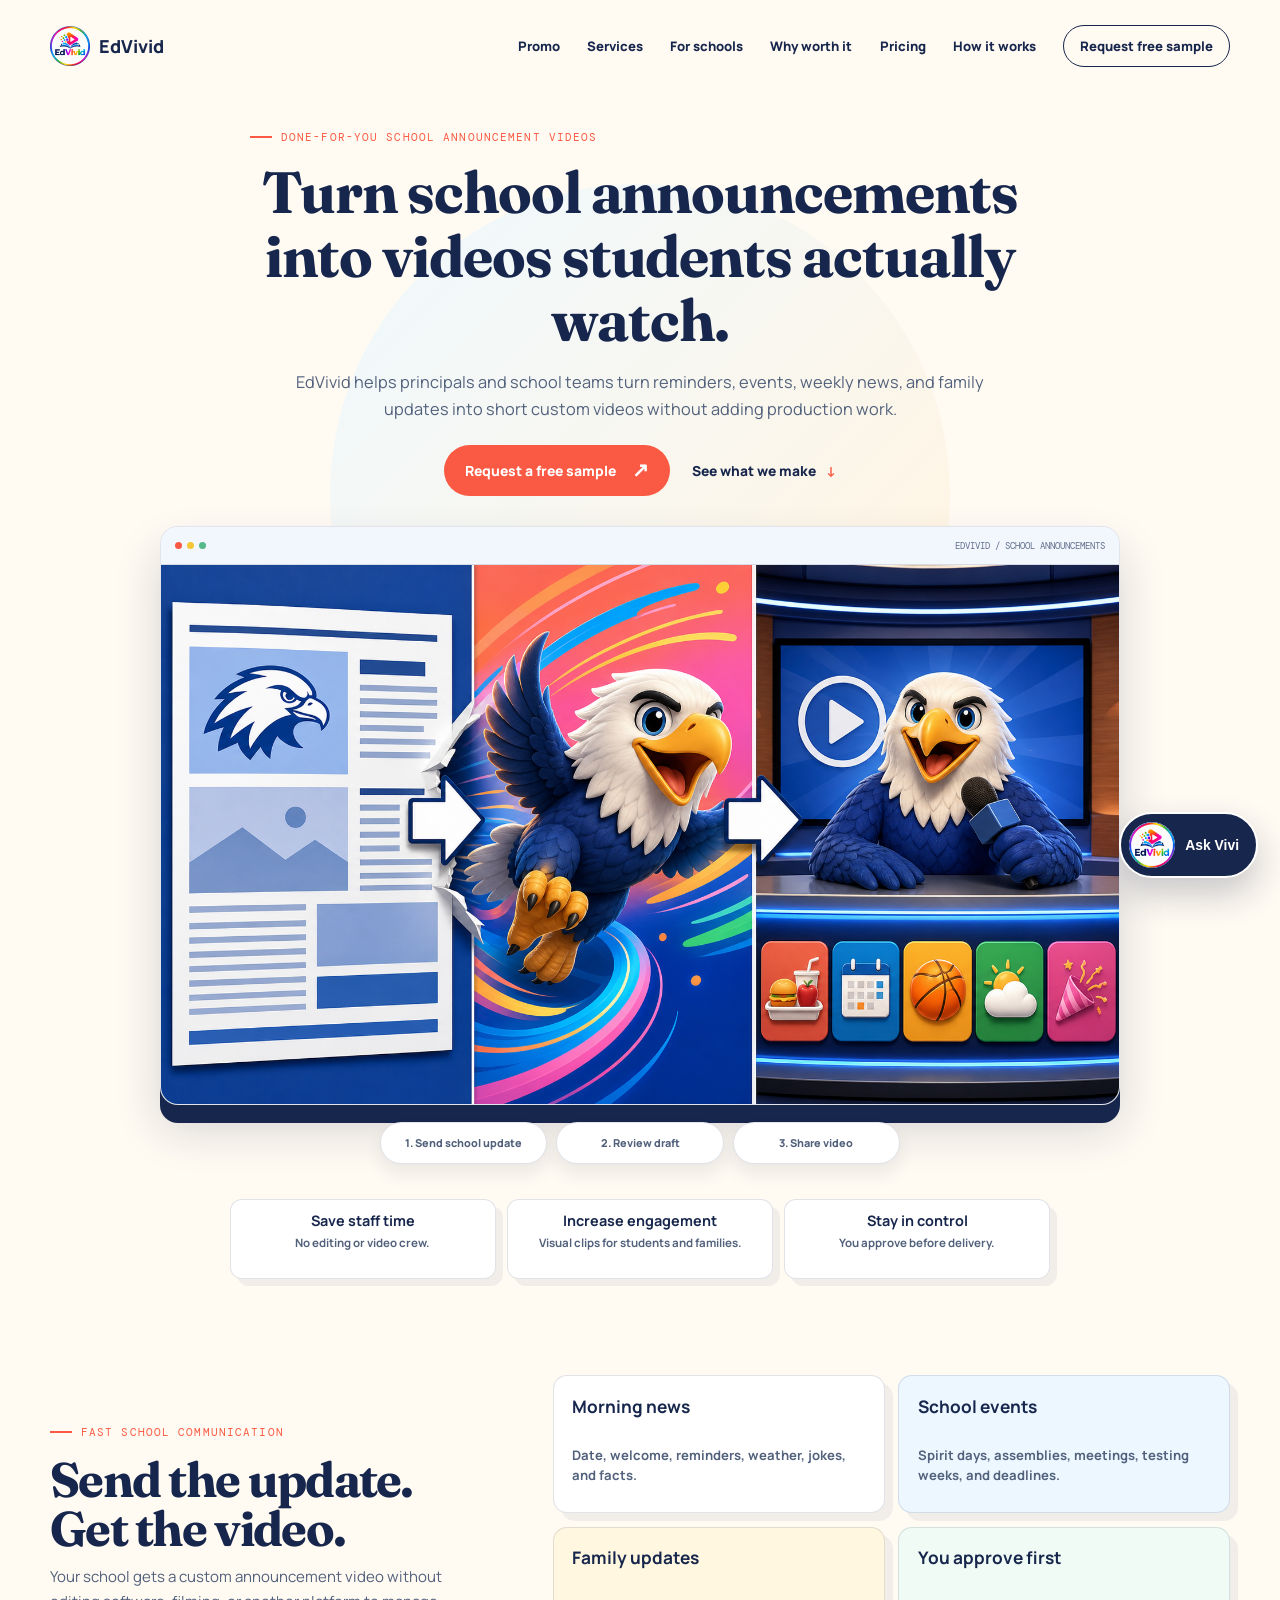
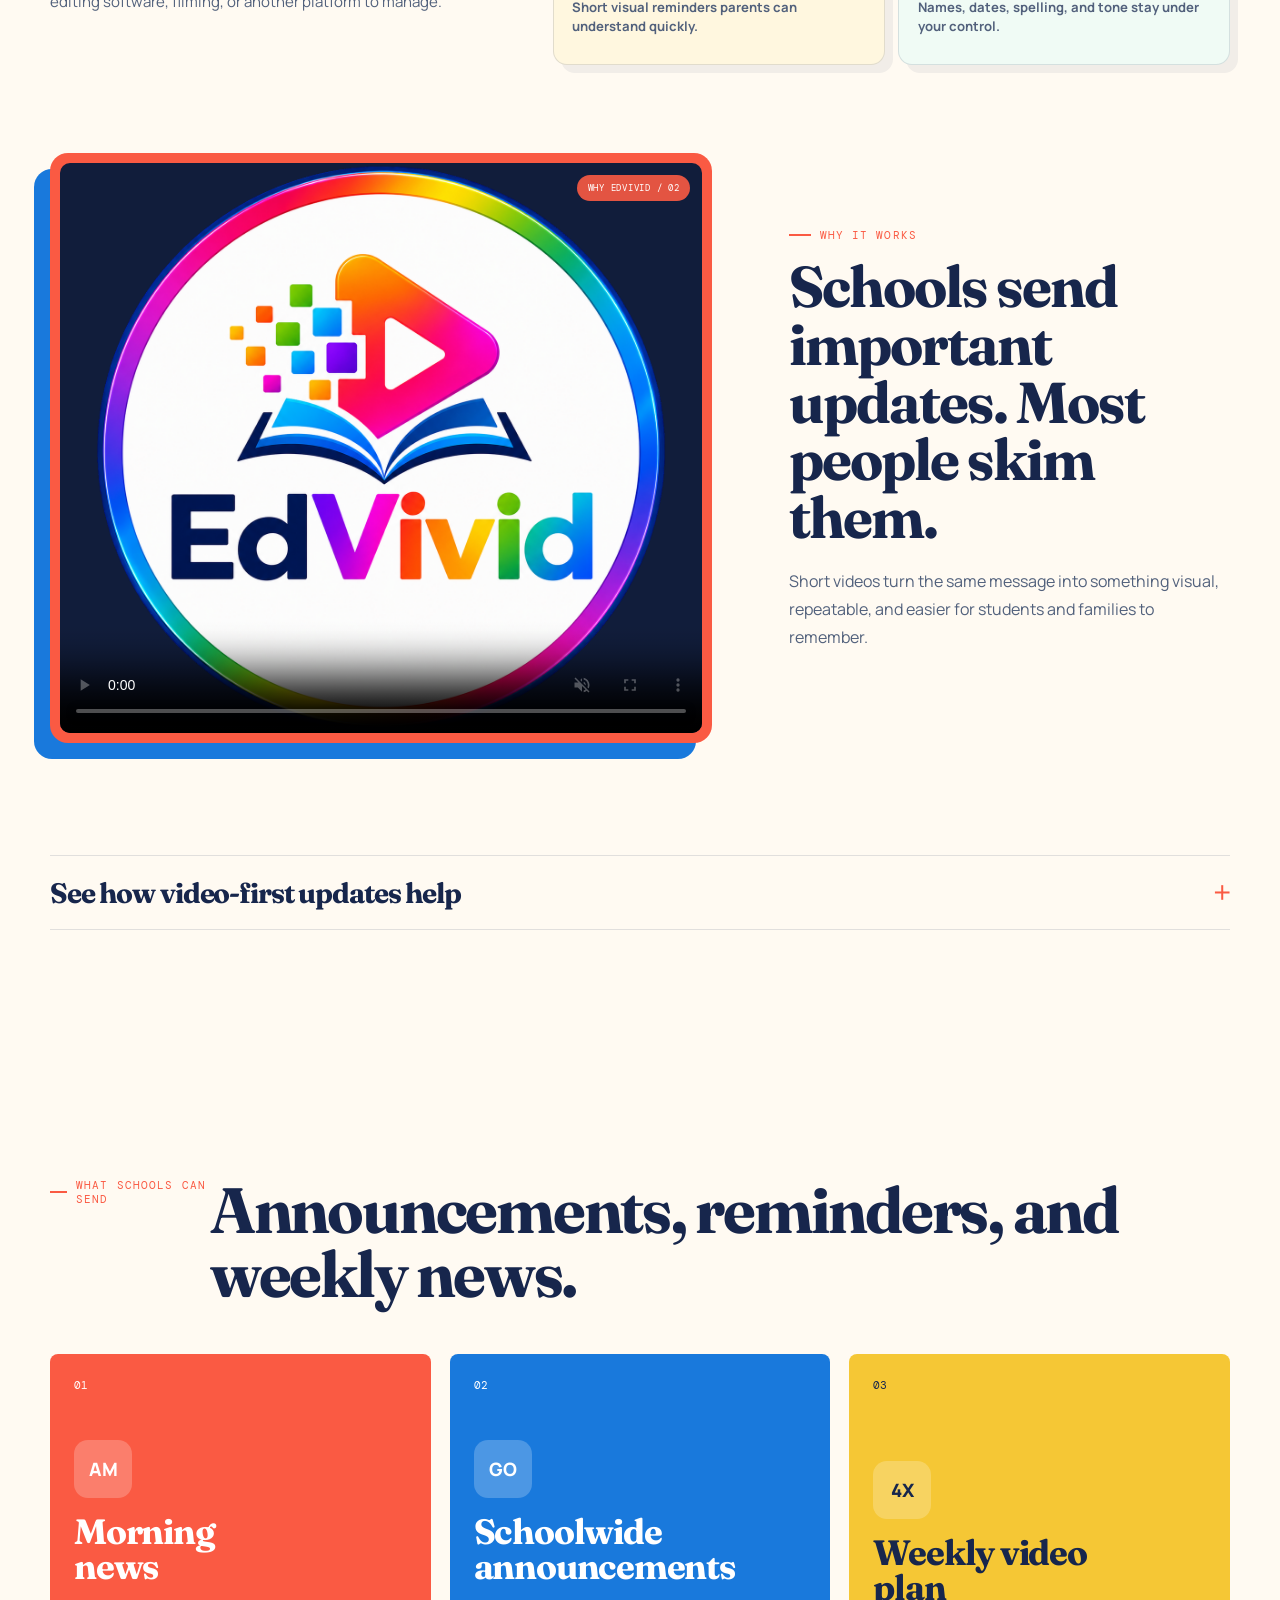
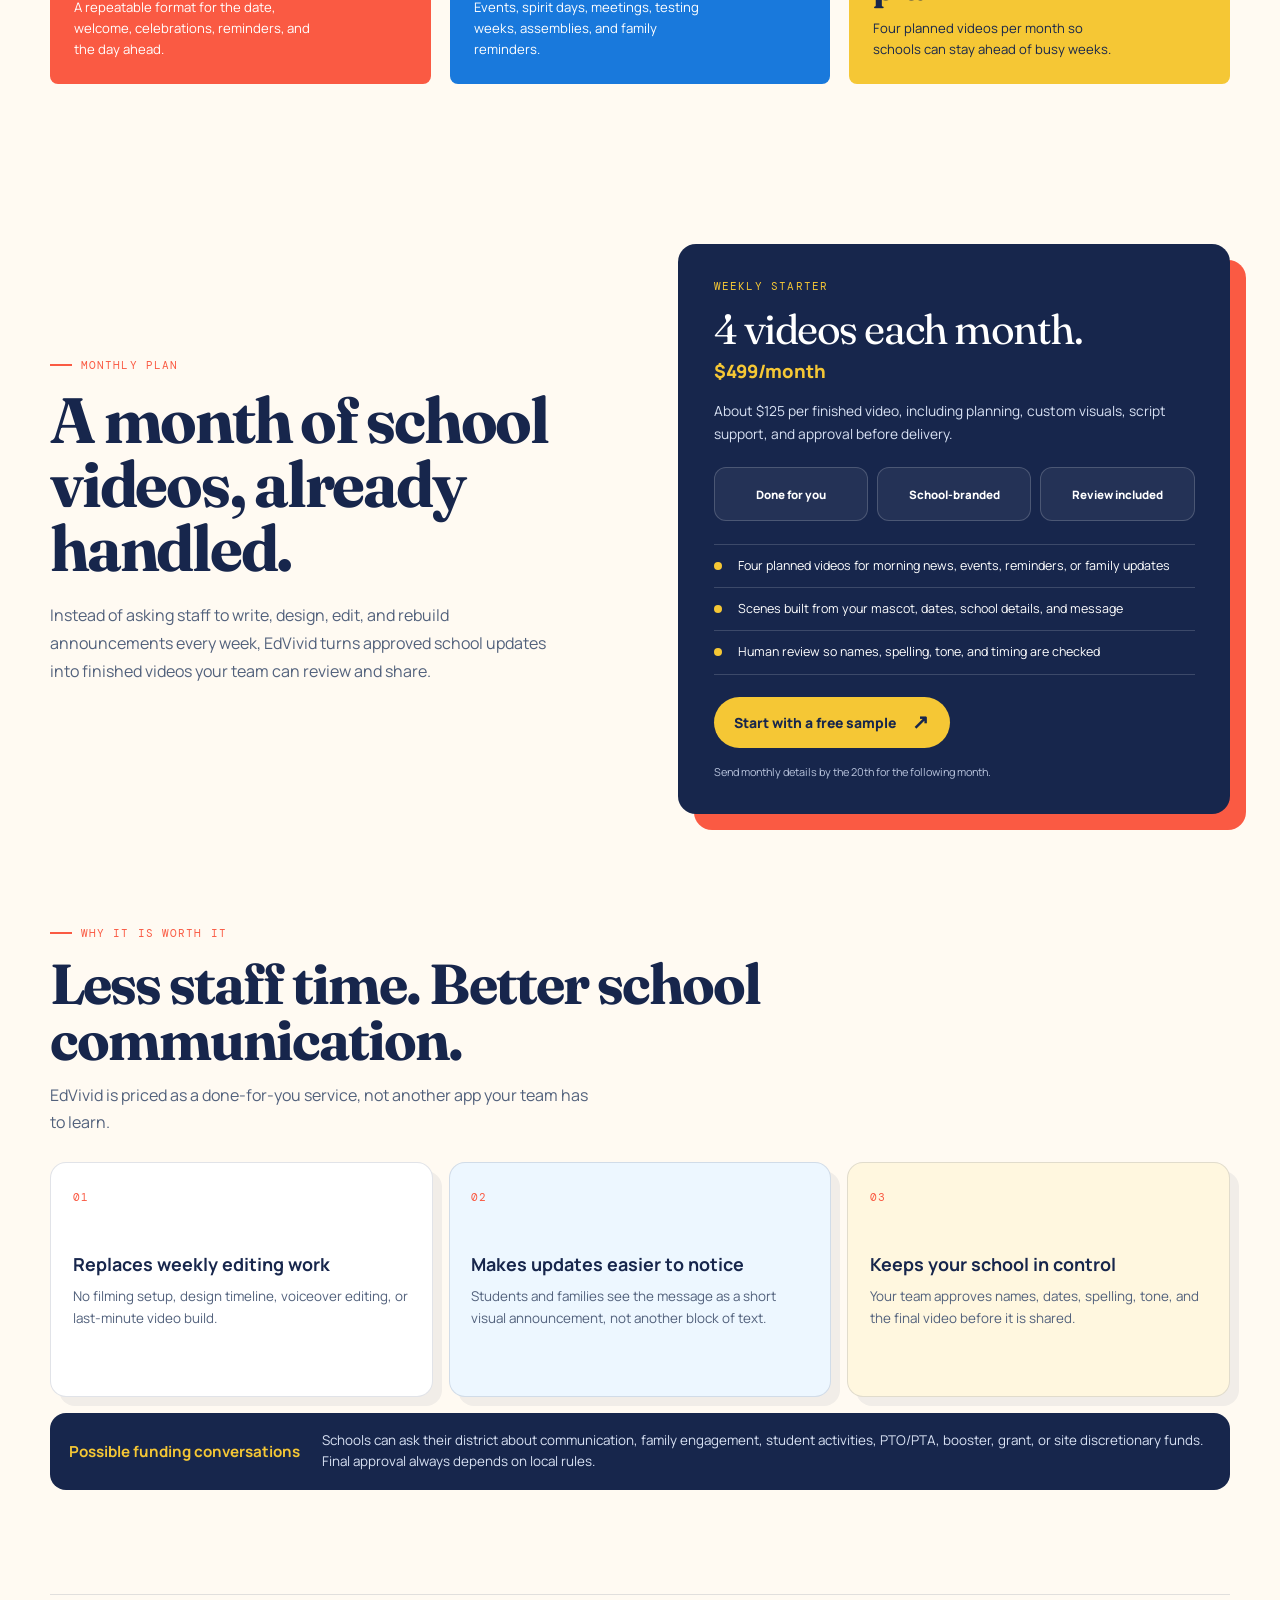
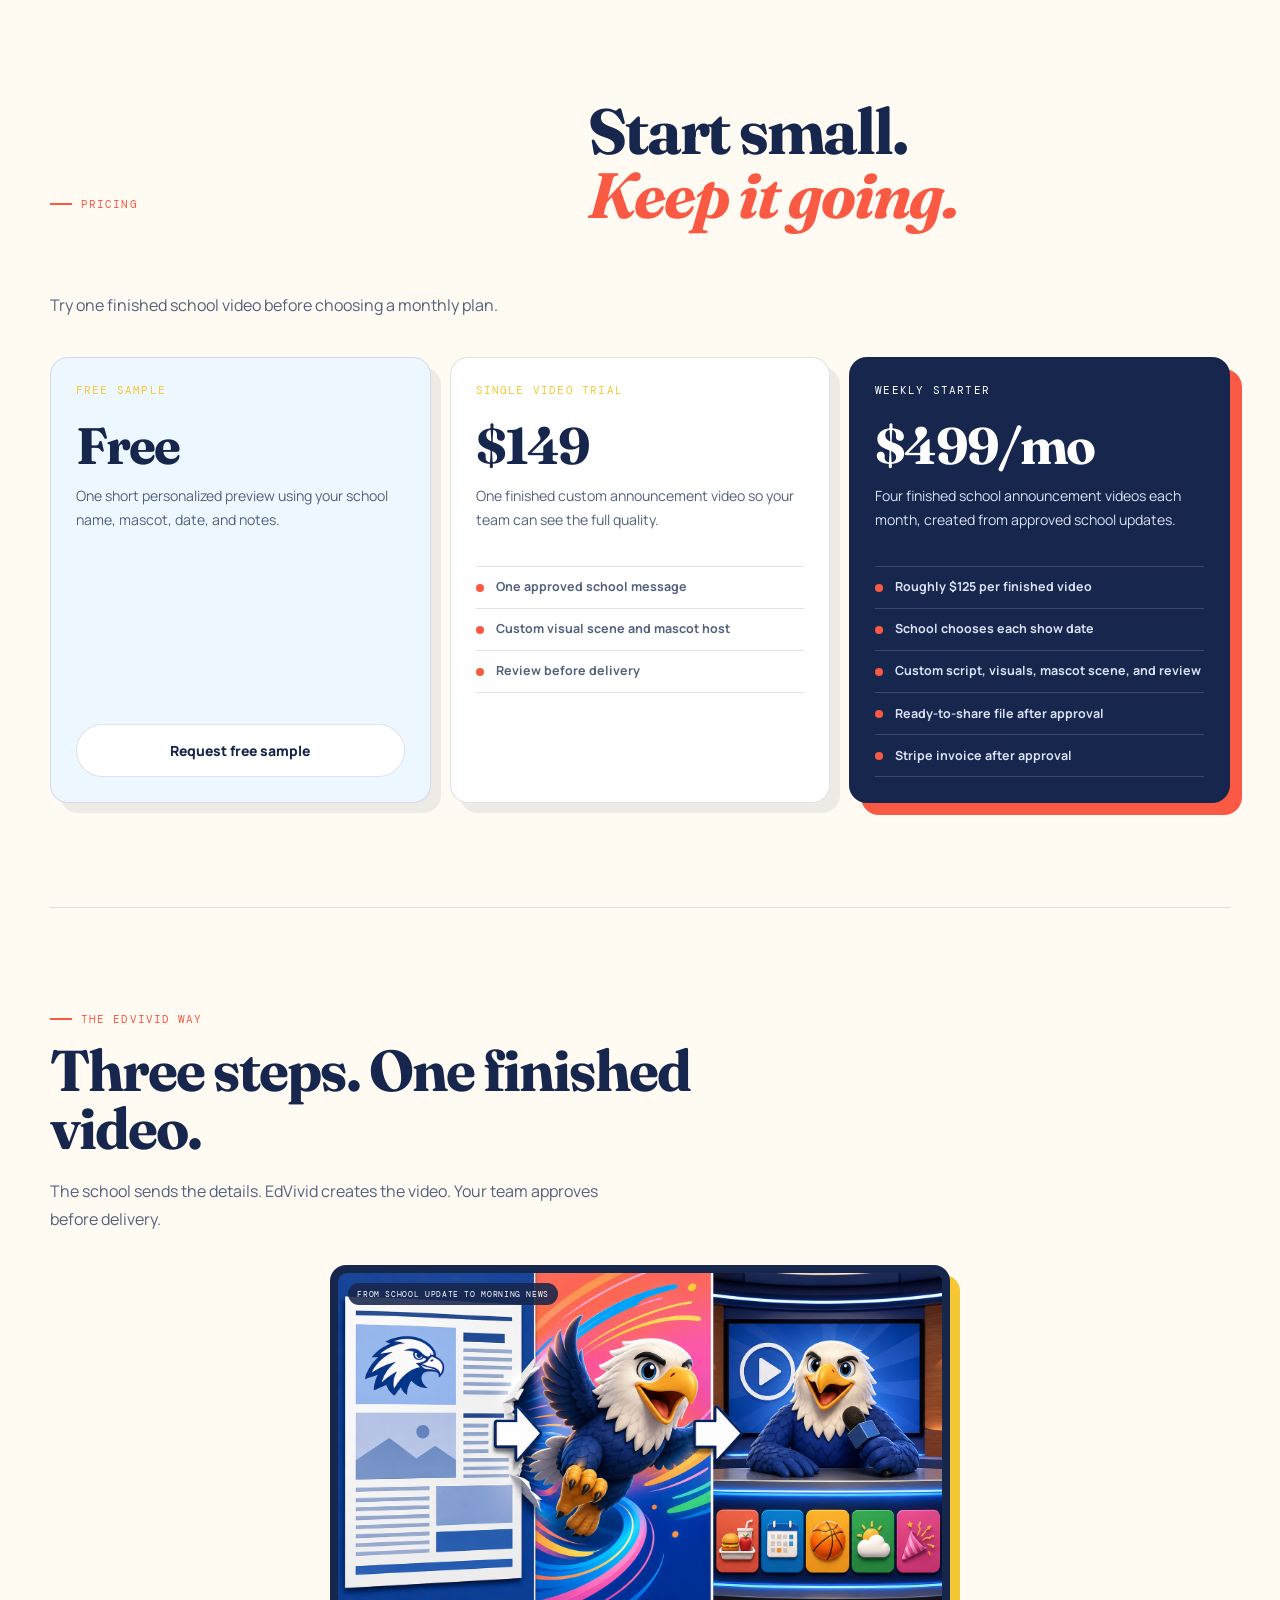
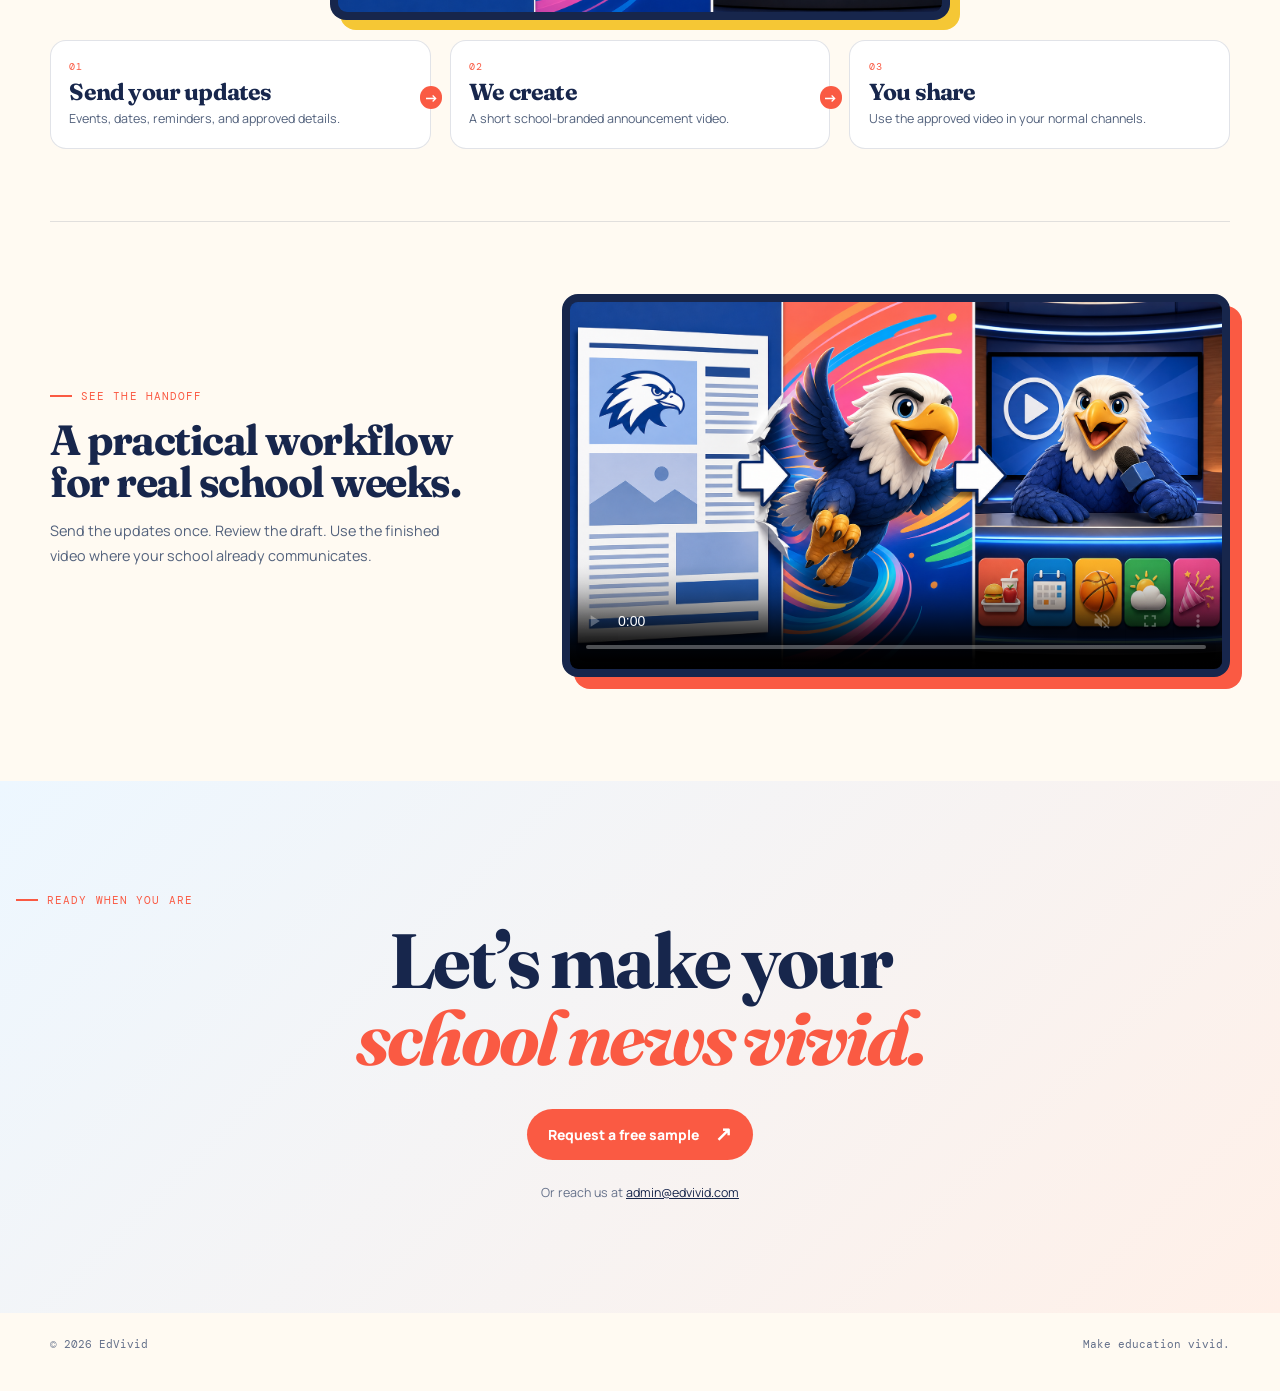
==== commit 0320bc3e: "Autoplay loop how it works videos" ====
--- a/index.html
+++ b/index.html
@@ -120,7 +120,7 @@
         <section class="why-video-section" aria-labelledby="why-video-title">
           <div class="why-video-frame">
             <span class="video-stamp">WHY EDVIVID / 02</span>
-            <video controls playsinline preload="metadata" poster="edvivid-circle-logo.png" aria-label="How school communication has changed">
+            <video autoplay loop muted controls playsinline preload="metadata" poster="edvivid-circle-logo.png" aria-label="How school communication has changed">
               <source src="edvivid-how-it-works.mp4" type="video/mp4" />
               Your browser does not support video playback.
             </video>
@@ -282,7 +282,7 @@
               <h3>A practical workflow for real school weeks.</h3>
               <p>Send the updates once. Review the draft. Use the finished video where your school already communicates.</p>
             </div>
-            <video controls preload="metadata" poster="full-bleed-mascot-transformation.png">
+            <video autoplay loop muted controls playsinline preload="metadata" poster="full-bleed-mascot-transformation.png">
               <source src="edvivid-how-it-works.mp4" type="video/mp4" />
               Your browser does not support embedded video.
             </video>
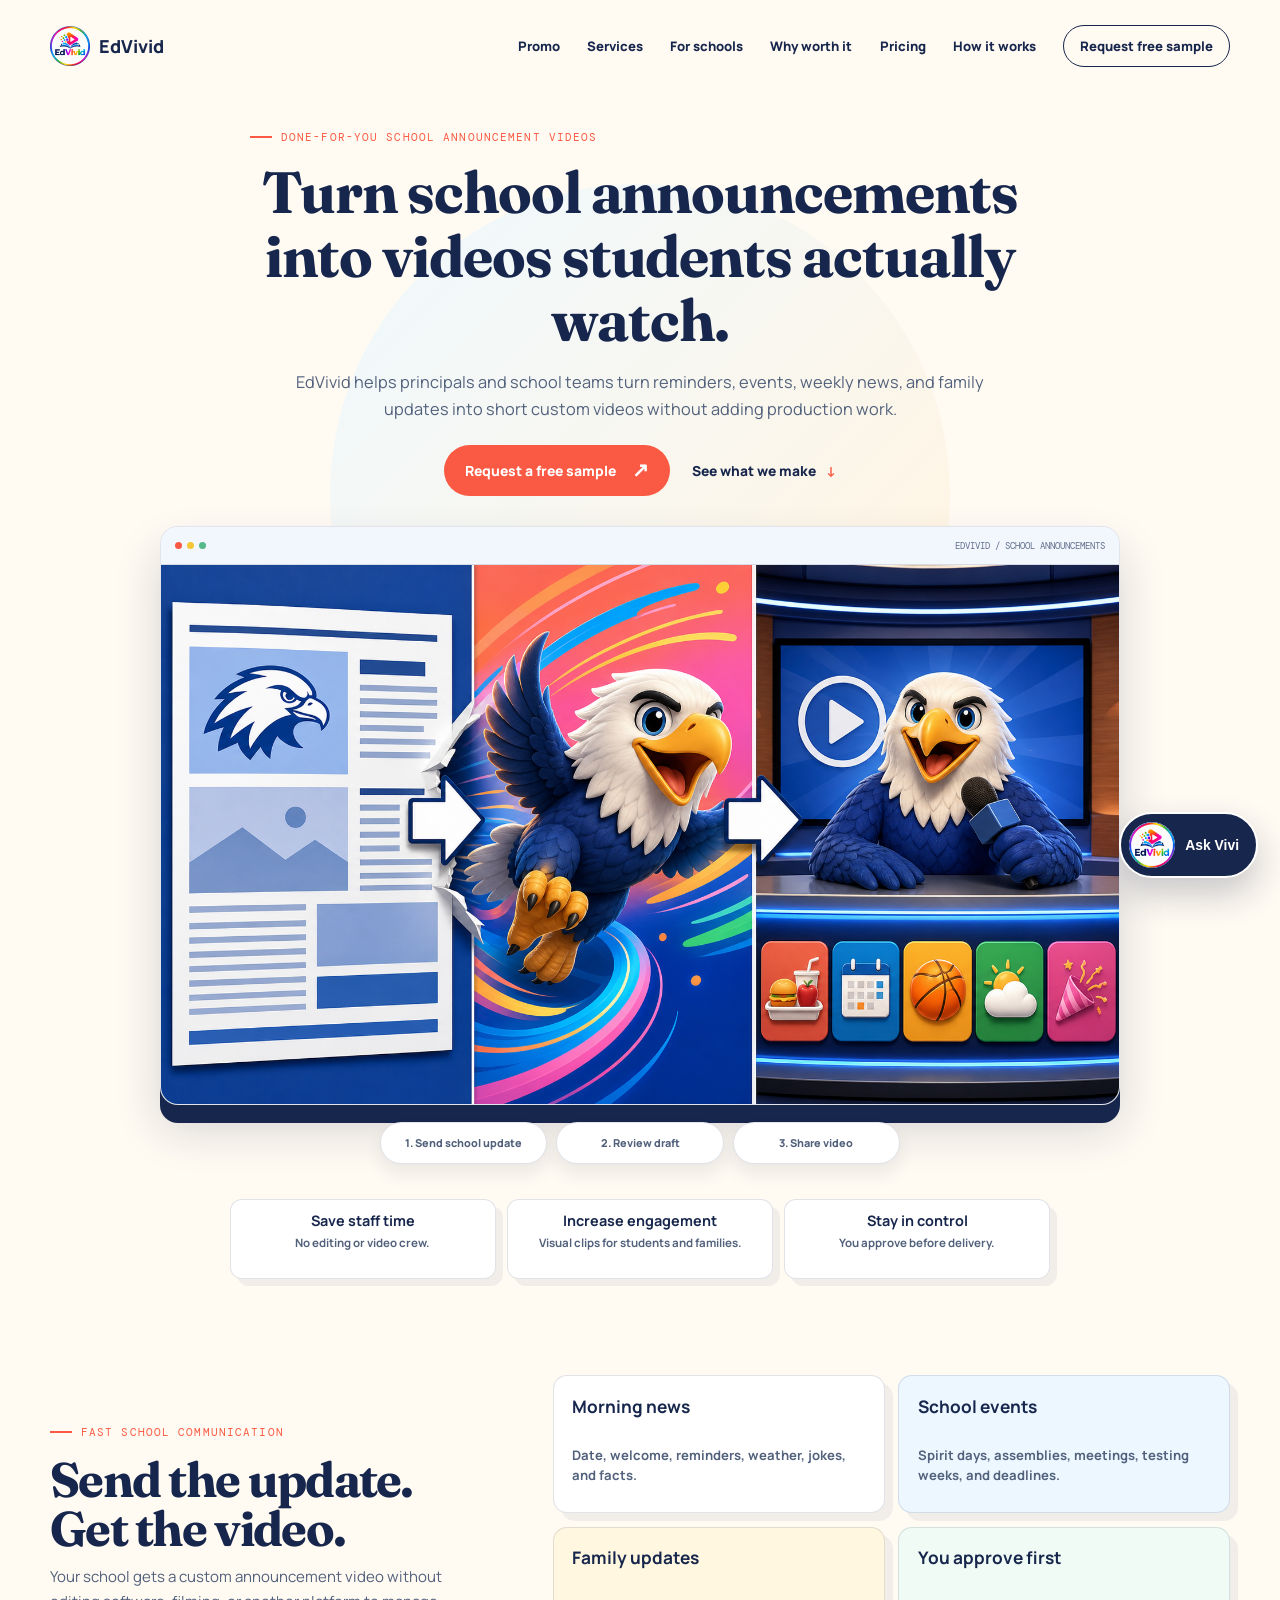
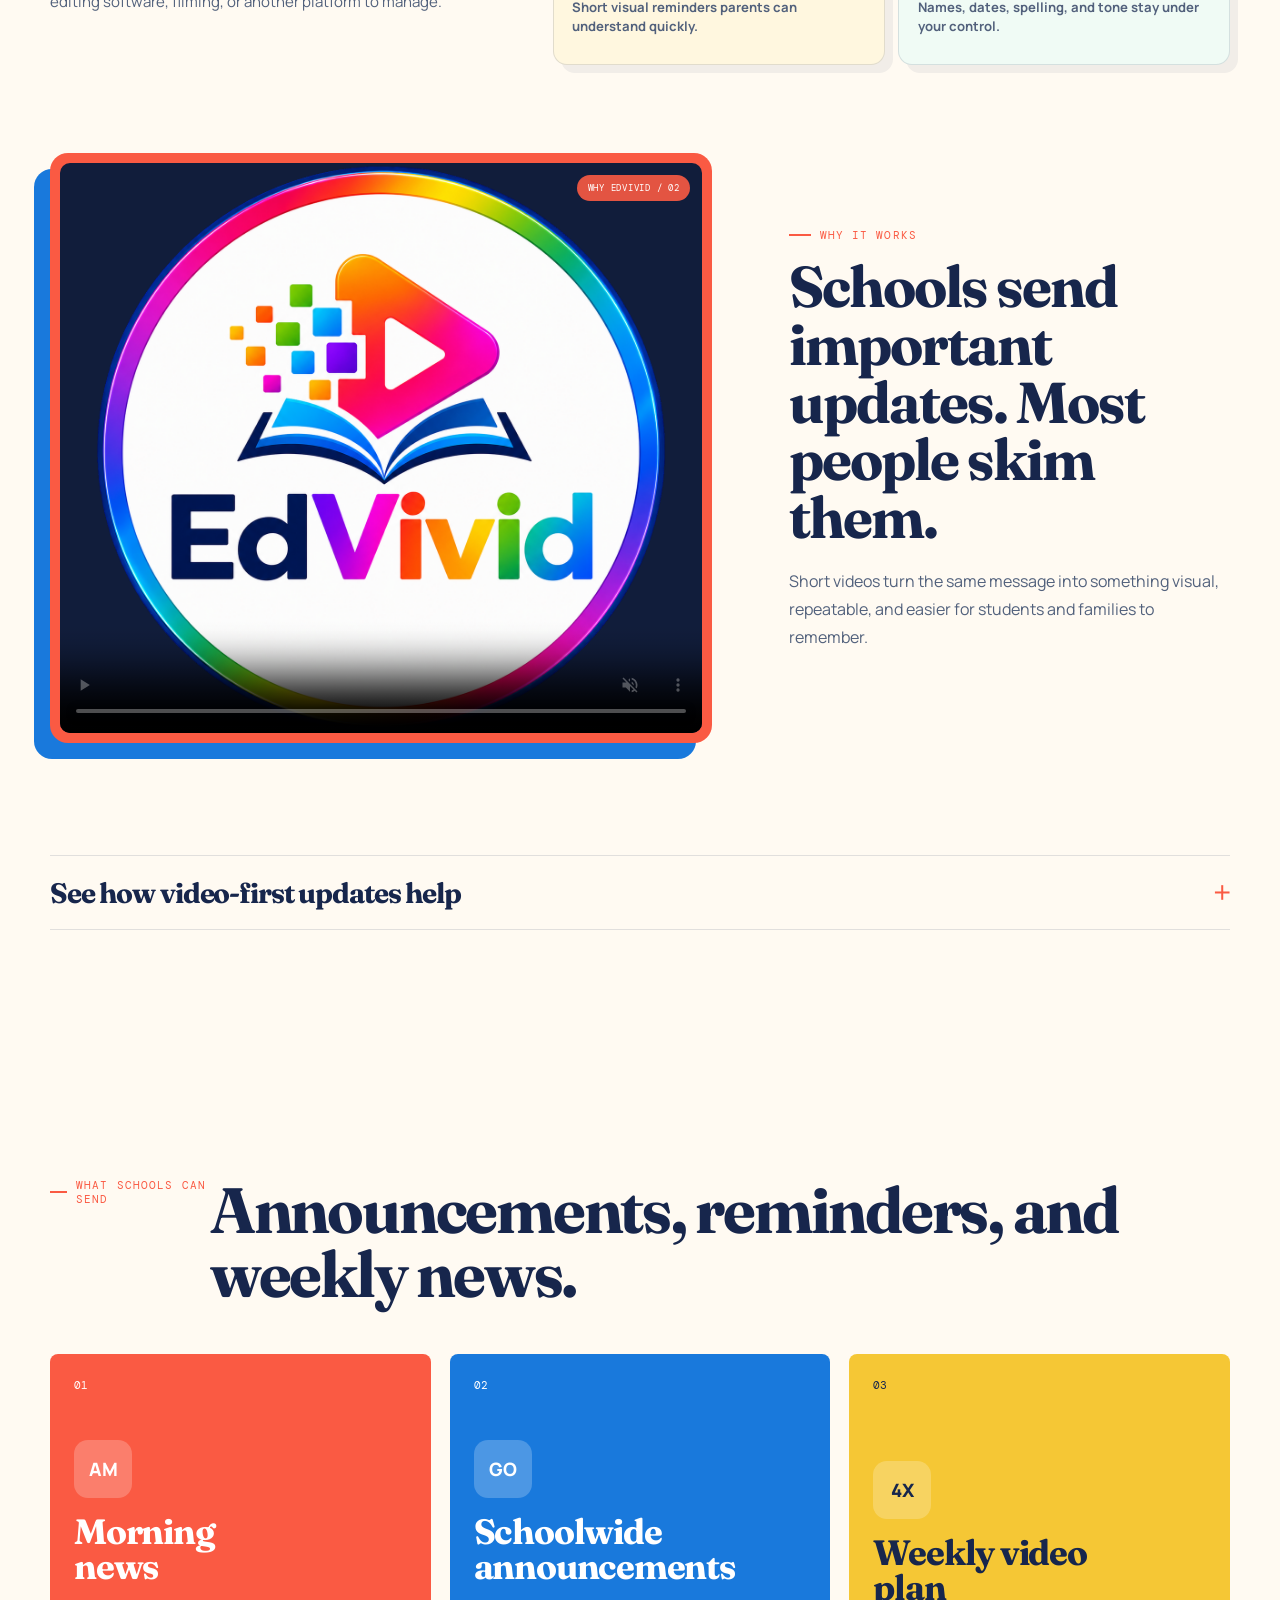
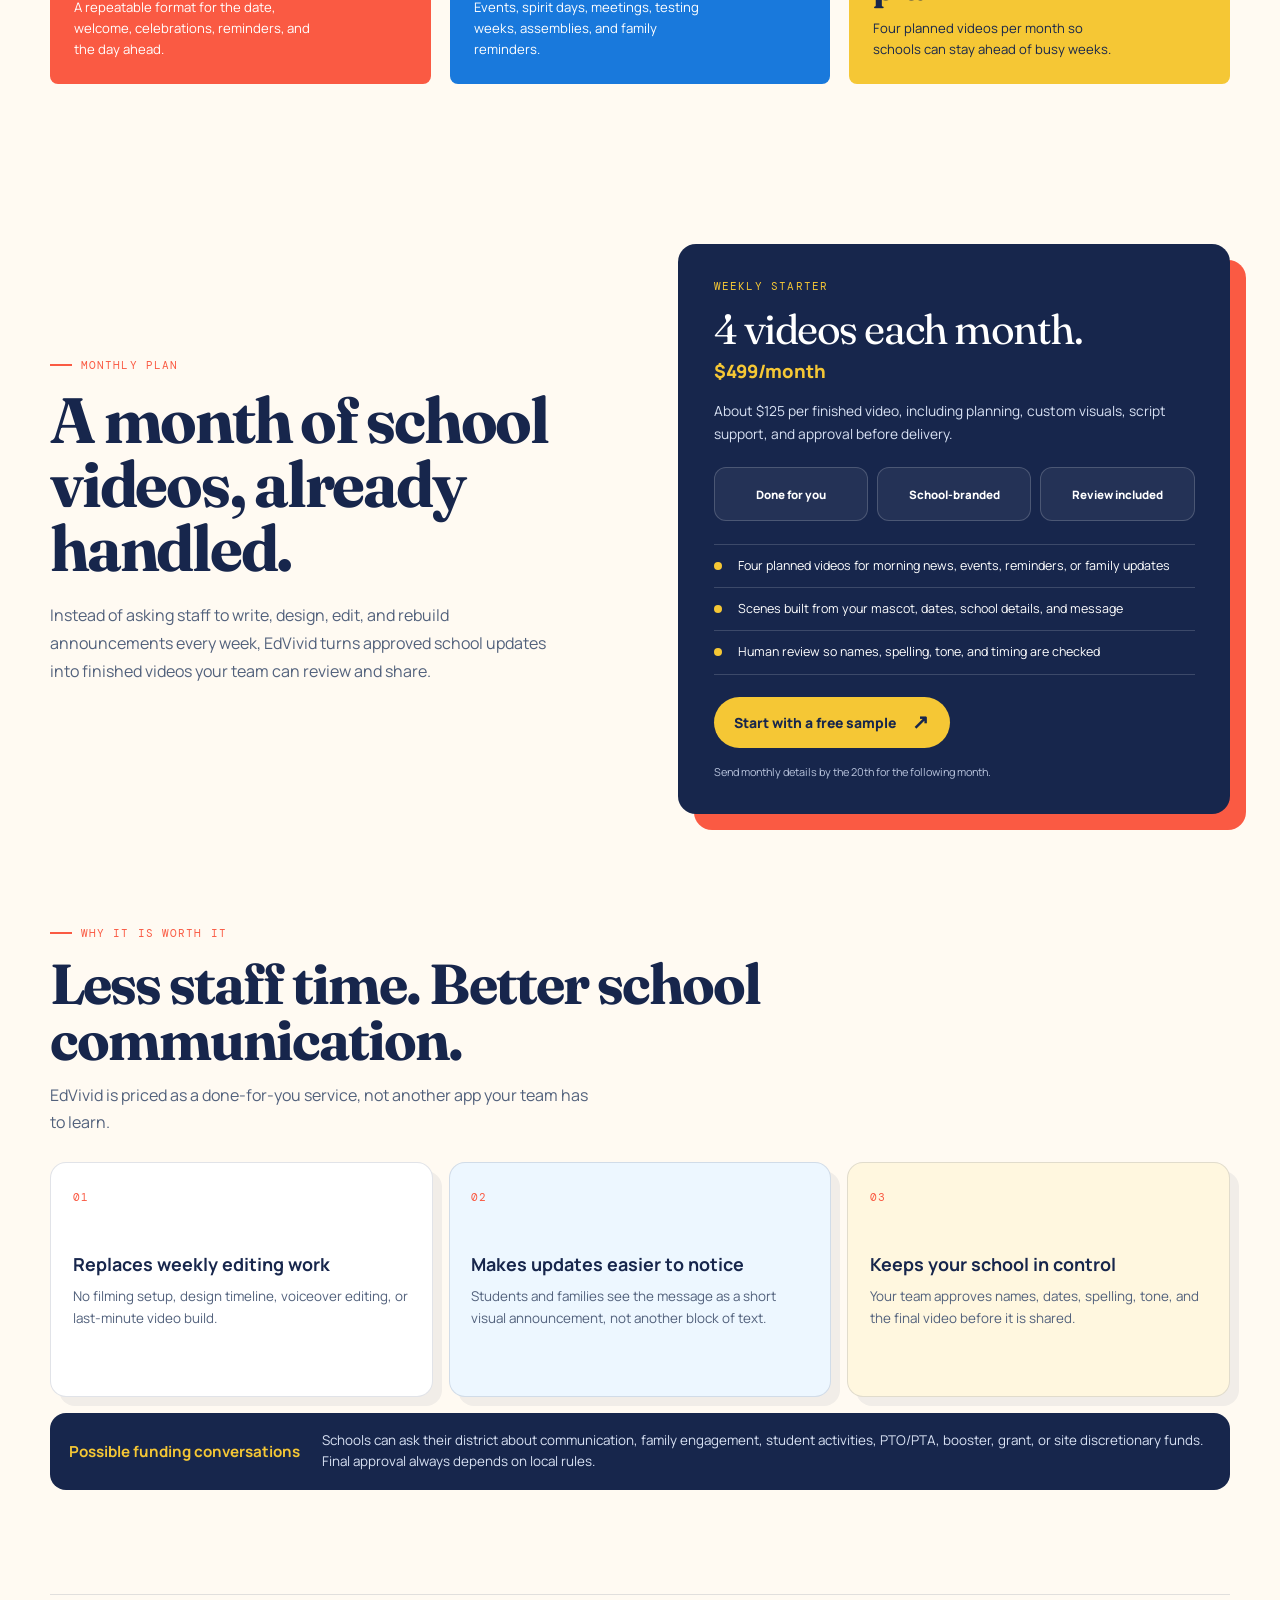
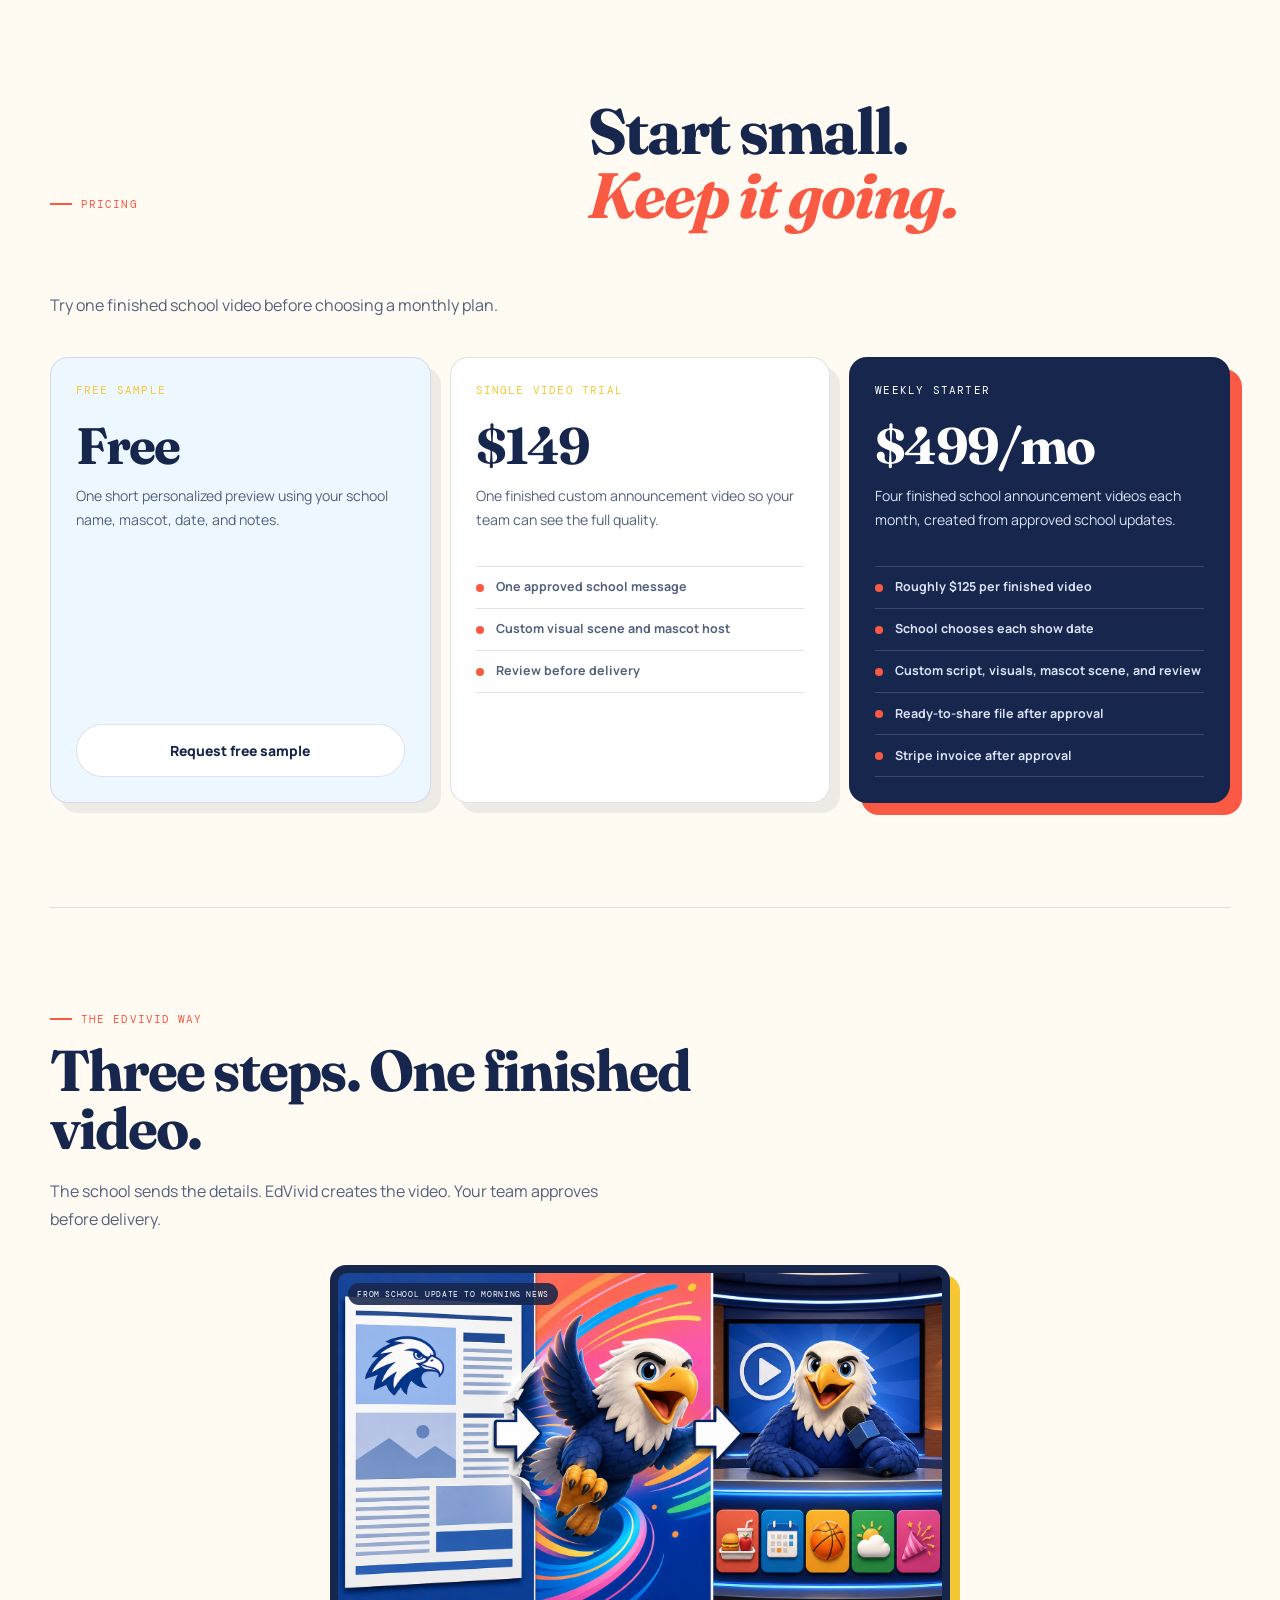
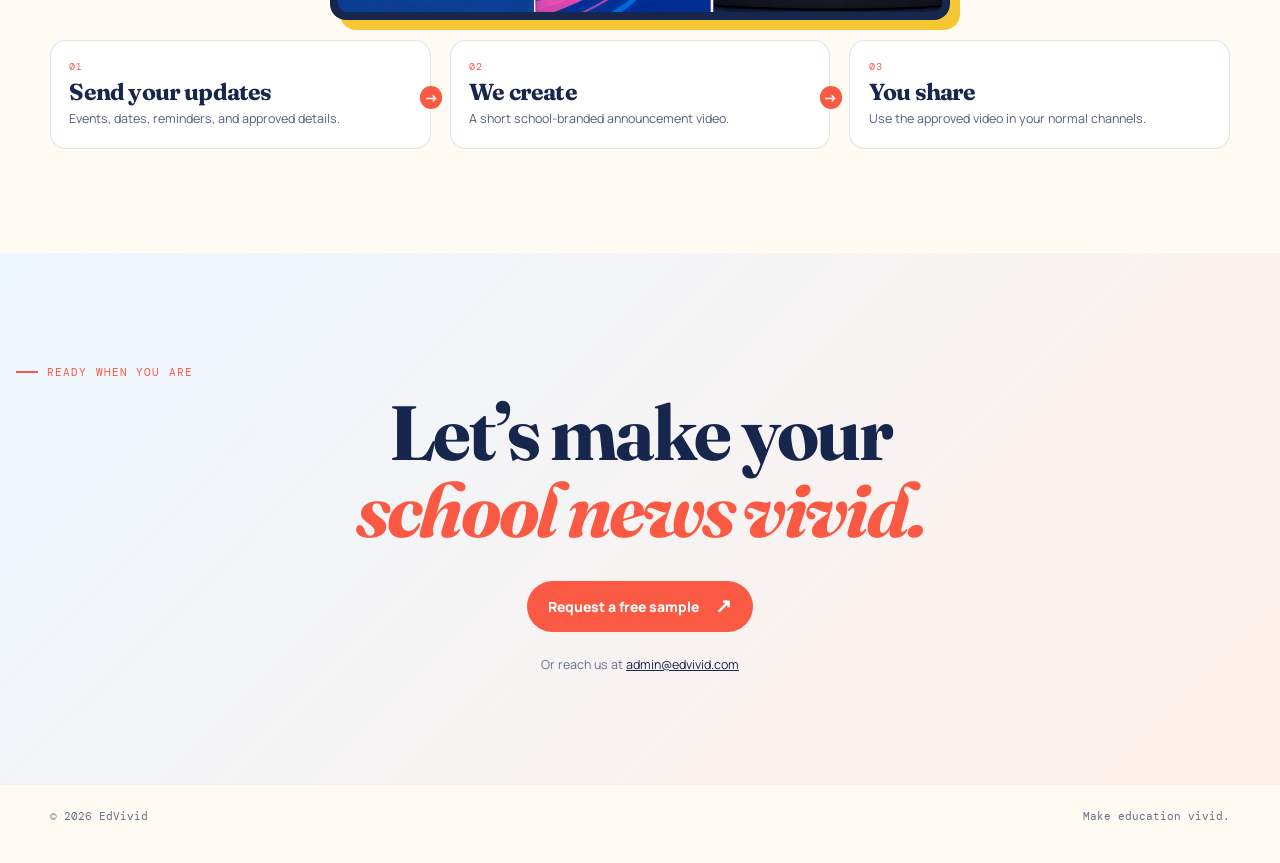
==== commit 01a11ebc: "Remove duplicate workflow video" ====
--- a/index.html
+++ b/index.html
@@ -276,17 +276,6 @@
               <p>Use the approved video in your normal channels.</p>
             </li>
           </ol>
-          <div class="process-video">
-            <div>
-              <p class="eyebrow"><span></span> See the handoff</p>
-              <h3>A practical workflow for real school weeks.</h3>
-              <p>Send the updates once. Review the draft. Use the finished video where your school already communicates.</p>
-            </div>
-            <video autoplay loop muted controls playsinline preload="metadata" poster="full-bleed-mascot-transformation.png">
-              <source src="edvivid-how-it-works.mp4" type="video/mp4" />
-              Your browser does not support embedded video.
-            </video>
-          </div>
         </section>
 
         <section class="closing">
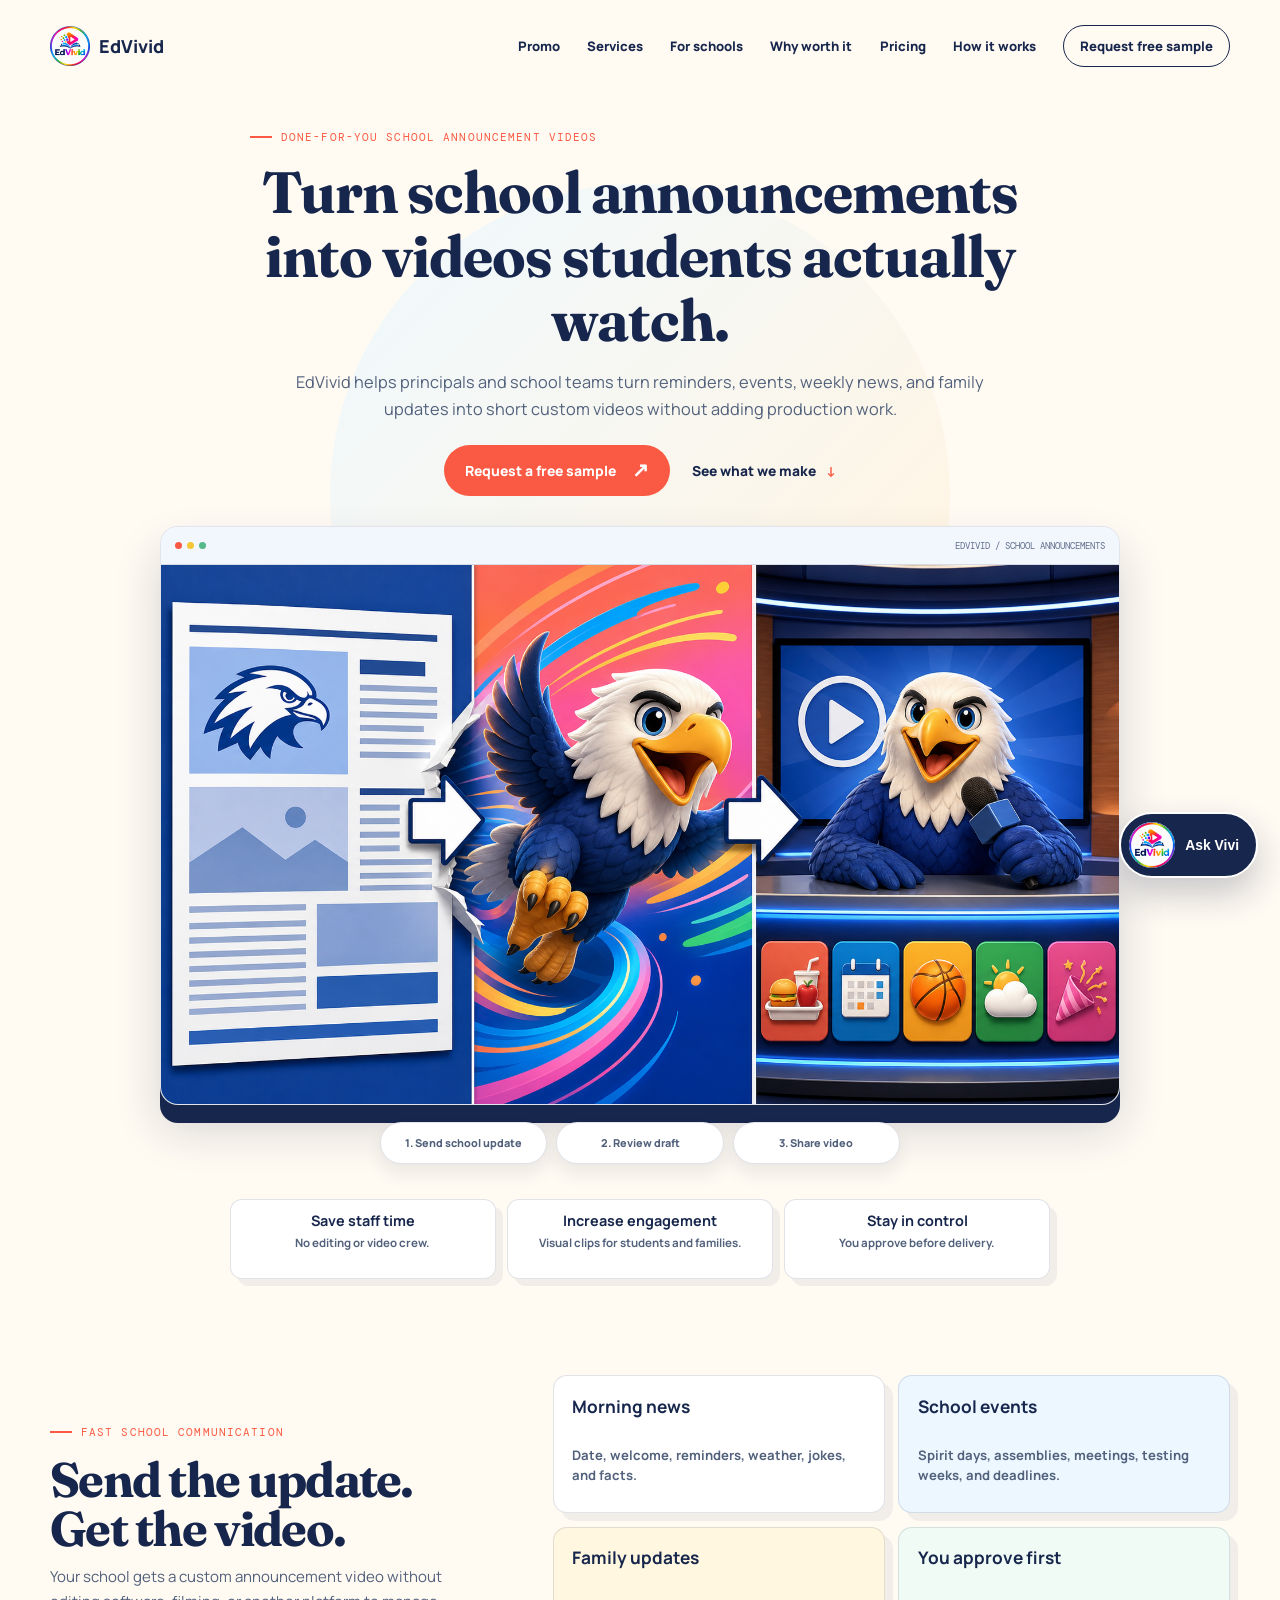
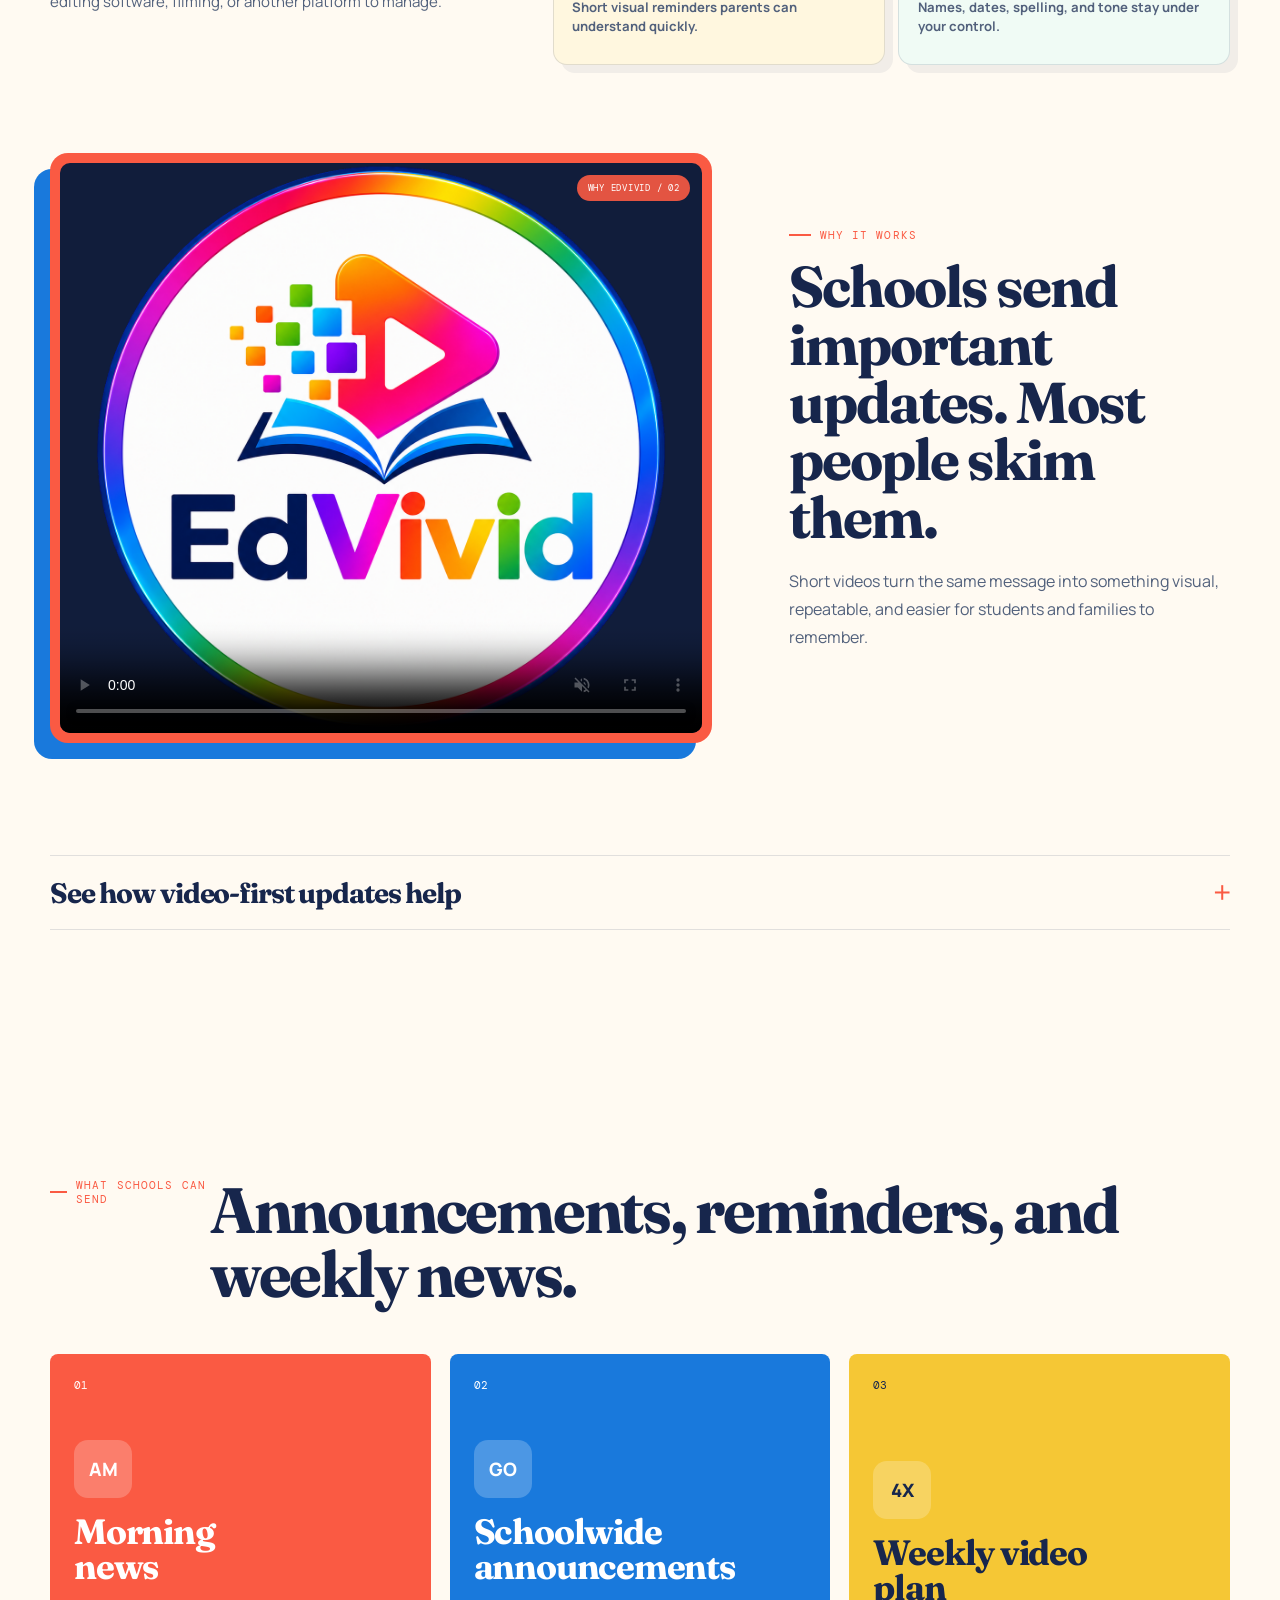
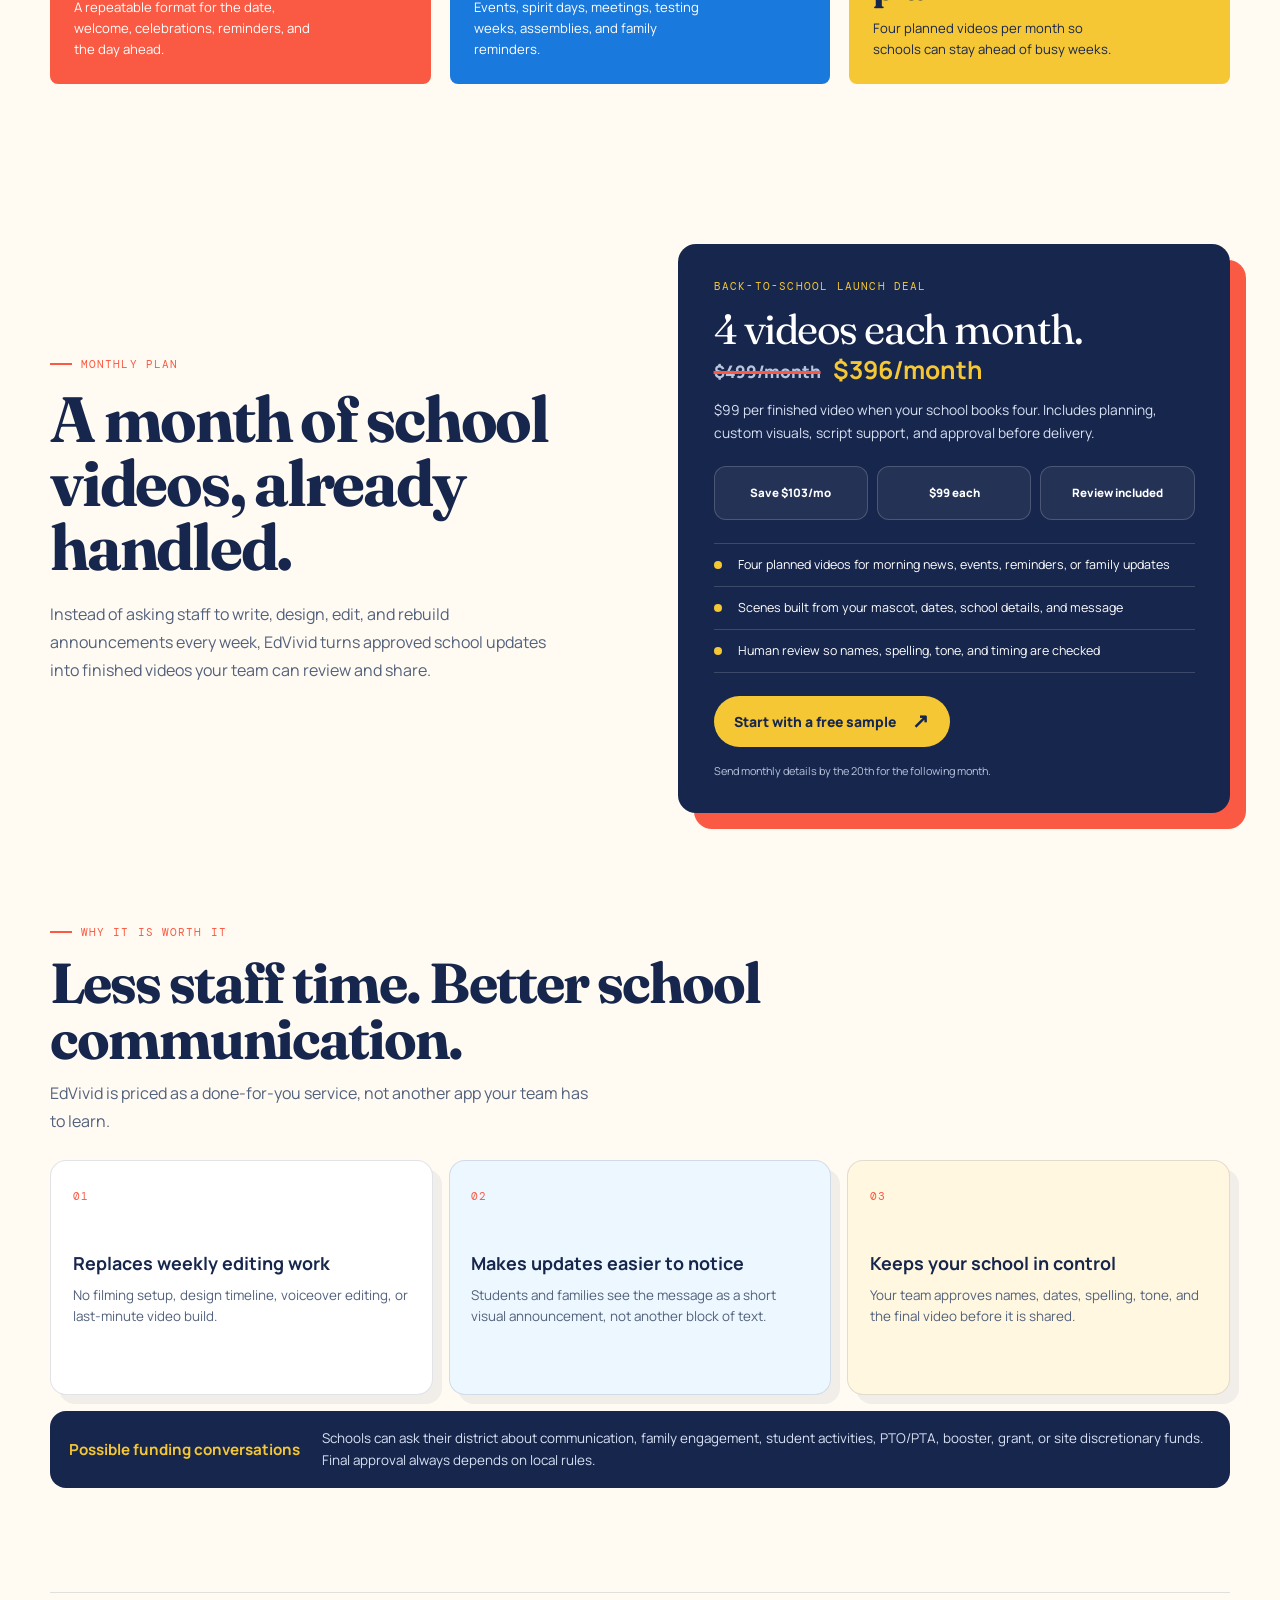
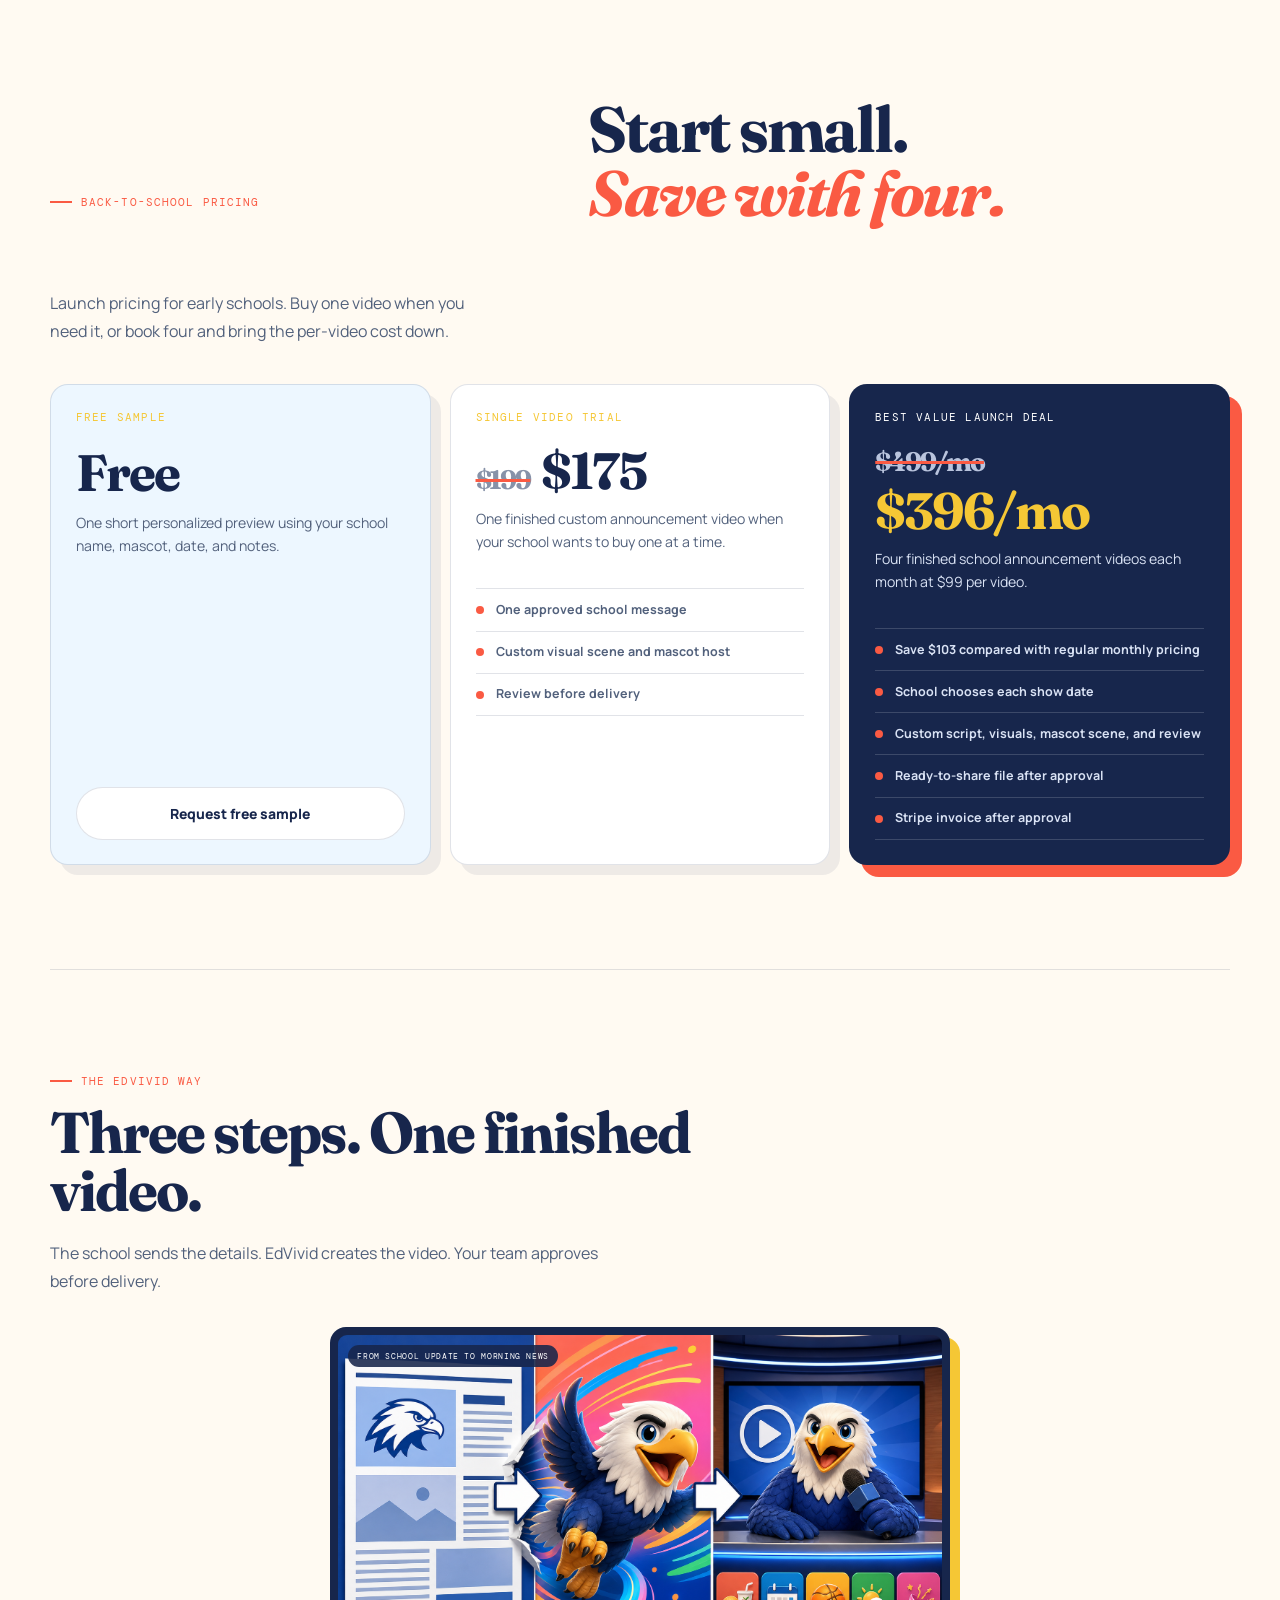
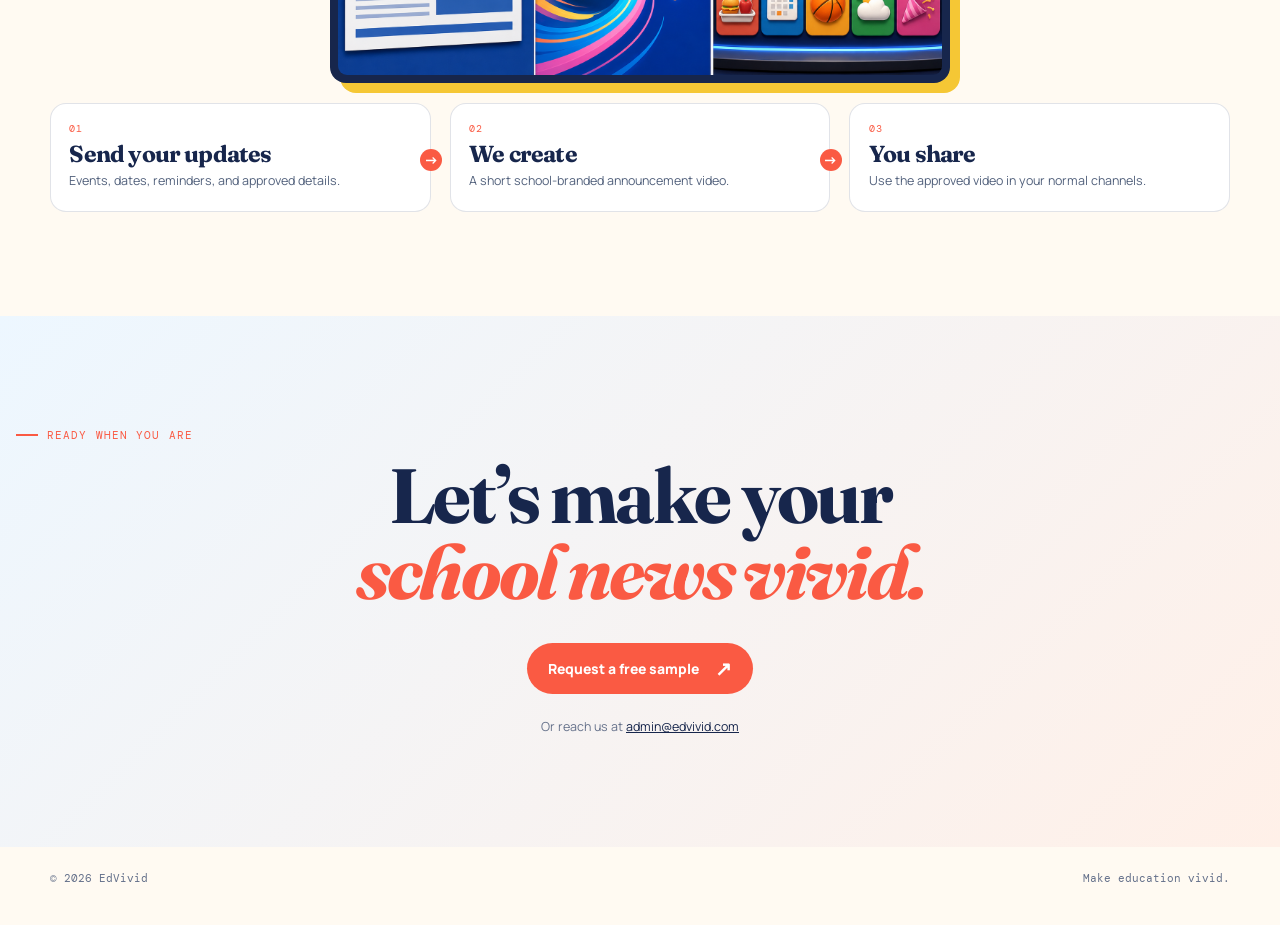
==== commit 4dd74486: "Add back-to-school pricing deal" ====
--- a/index.html
+++ b/index.html
@@ -163,14 +163,14 @@
             <h2 id="monthly-title">A month of school videos, already handled.</h2>
             <p>Instead of asking staff to write, design, edit, and rebuild announcements every week, EdVivid turns approved school updates into finished videos your team can review and share.</p>
           </div>
-          <div class="monthly-card">
-            <div class="plan-label">Weekly Starter</div>
+          <div class="monthly-card deal-card">
+            <div class="plan-label">Back-to-school launch deal</div>
             <h3>4 videos each month.</h3>
-            <p class="plan-price">$499/month</p>
-            <p class="plan-copy">About $125 per finished video, including planning, custom visuals, script support, and approval before delivery.</p>
+            <p class="deal-price"><s>$499/month</s><strong>$396/month</strong></p>
+            <p class="plan-copy">$99 per finished video when your school books four. Includes planning, custom visuals, script support, and approval before delivery.</p>
             <div class="value-pills" aria-label="Weekly Starter value">
-              <span>Done for you</span>
-              <span>School-branded</span>
+              <span>Save $103/mo</span>
+              <span>$99 each</span>
               <span>Review included</span>
             </div>
             <ul>
@@ -214,9 +214,9 @@
 
         <section class="pricing-section" id="pricing" aria-labelledby="pricing-title">
           <div class="pricing-heading">
-            <p class="eyebrow"><span></span> Pricing</p>
-            <h2 id="pricing-title">Start small.<br /><em>Keep it going.</em></h2>
-            <p>Try one finished school video before choosing a monthly plan.</p>
+            <p class="eyebrow"><span></span> Back-to-school pricing</p>
+            <h2 id="pricing-title">Start small.<br /><em>Save with four.</em></h2>
+            <p>Launch pricing for early schools. Buy one video when you need it, or book four and bring the per-video cost down.</p>
           </div>
           <div class="pricing-grid">
             <article class="price-card light">
@@ -227,8 +227,8 @@
             </article>
             <article class="price-card">
               <p class="plan-label">Single Video Trial</p>
-              <h3>$149</h3>
-              <p>One finished custom announcement video so your team can see the full quality.</p>
+              <h3 class="deal-heading"><s>$199</s><span>$175</span></h3>
+              <p>One finished custom announcement video when your school wants to buy one at a time.</p>
               <ul>
                 <li>One approved school message</li>
                 <li>Custom visual scene and mascot host</li>
@@ -236,11 +236,11 @@
               </ul>
             </article>
             <article class="price-card featured">
-              <p class="plan-label">Weekly Starter</p>
-              <h3>$499/mo</h3>
-              <p>Four finished school announcement videos each month, created from approved school updates.</p>
+              <p class="plan-label">Best value launch deal</p>
+              <h3 class="deal-heading"><s>$499/mo</s><span>$396/mo</span></h3>
+              <p>Four finished school announcement videos each month at $99 per video.</p>
               <ul>
-                <li>Roughly $125 per finished video</li>
+                <li>Save $103 compared with regular monthly pricing</li>
                 <li>School chooses each show date</li>
                 <li>Custom script, visuals, mascot scene, and review</li>
                 <li>Ready-to-share file after approval</li>
--- a/styles.css
+++ b/styles.css
@@ -67,7 +67,7 @@
 .insight-section { padding:0 0 7.5rem; }.insight-details { border-top:1px solid var(--line); border-bottom:1px solid var(--line); }.insight-details summary { display:flex; align-items:center; justify-content:space-between; gap:1rem; padding:1.2rem 0; color:var(--ink); cursor:pointer; list-style:none; font:700 clamp(1.3rem,2.2vw,1.85rem) Fraunces,serif; letter-spacing:-.04em; }.insight-details summary::-webkit-details-marker { display:none; }.insight-details summary span { color:var(--coral); font:2rem/1 Manrope,sans-serif; transition:transform .2s ease; }.insight-details[open] summary span { transform:rotate(45deg); }.insight-content { padding:0 0 1.5rem; }.insight-content > p { max-width:37rem; margin:0 0 1.4rem; color:#52617c; line-height:1.75; }.insight-graphic { display:block; position:relative; overflow:hidden; border:1px solid var(--line); border-radius:18px; background:#eaf5fc; box-shadow:16px 16px 0 var(--yellow); color:var(--ink); text-decoration:none; }.insight-graphic img { display:block; width:100%; height:auto; transition:transform .35s ease; }.insight-graphic span { position:absolute; right:1rem; bottom:1rem; display:inline-flex; align-items:center; gap:.65rem; padding:.65rem .85rem; border-radius:100px; background:rgba(23,38,76,.9); color:white; font:.65rem "DM Mono",monospace; letter-spacing:.05em; opacity:0; transform:translateY(8px); transition:opacity .2s ease,transform .2s ease; }.insight-graphic:hover img { transform:scale(1.015); }.insight-graphic:hover span,.insight-graphic:focus-visible span { opacity:1; transform:translateY(0); }.insight-graphic:focus-visible { outline:3px solid var(--coral); outline-offset:5px; }
 .work-section { padding:8rem 0; }.section-heading { display:flex; align-items:end; justify-content:space-between; margin-bottom:3rem; }.section-heading .eyebrow { align-self:start; }.section-heading h2 { font-size:clamp(3rem,5vw,5rem); margin:0; }
 .services-grid { display:grid; grid-template-columns:repeat(3,1fr); gap:1.2rem; }.service-card { min-height:330px; padding:1.5rem; border-radius:8px; display:flex; flex-direction:column; position:relative; overflow:hidden; }.service-card.coral { background:var(--coral); color:white; }.service-card.blue { background:var(--blue); color:white; }.service-card.yellow { background:var(--yellow); }.card-number { font:.68rem "DM Mono",monospace; }.service-icon { font-size:5rem; font-family:Fraunces,serif; margin:auto 0 1rem; }.service-card h3 { font-family:Fraunces,serif; font-size:2.2rem; letter-spacing:-.06em; line-height:.85; margin-bottom:.8rem; }.service-card p { font-size:.82rem; line-height:1.6; max-width:15rem; margin:0; }
-.monthly-section { display:grid; grid-template-columns:1fr 1fr; gap:6vw; align-items:center; padding:2rem 0 7rem; }.monthly-intro h2 { font-size:clamp(3rem,5vw,5.1rem); margin-bottom:1.3rem; }.monthly-intro > p:last-child { max-width:32rem; color:#52617c; line-height:1.75; }.monthly-card { background:var(--ink); color:white; padding:2.2rem; border-radius:18px; box-shadow:16px 16px 0 var(--coral); }.plan-label { color:var(--yellow); font:.68rem "DM Mono",monospace; text-transform:uppercase; letter-spacing:.11em; }.monthly-card h3 { margin:1rem 0 .45rem; font:2.6rem/.9 Fraunces,serif; letter-spacing:-.07em; }.plan-price { margin:.2rem 0 1rem; color:var(--yellow); font-size:1.15rem; font-weight:900; }.plan-copy { max-width:30rem; color:#d9e2f4; font-size:.86rem; line-height:1.65; }.value-pills { display:grid; grid-template-columns:repeat(3,1fr); gap:.55rem; margin:1.35rem 0 1.45rem; }.value-pills span { min-height:54px; display:grid; place-items:center; padding:.7rem .55rem; border:1px solid rgba(255,255,255,.18); border-radius:12px; color:#fff; background:rgba(255,255,255,.06); font-size:.72rem; font-weight:900; text-align:center; }.monthly-card ul { margin:1.4rem 0; padding:0; list-style:none; border-top:1px solid rgba(255,255,255,.16); }.monthly-card li { padding:.75rem 0 .75rem 1.5rem; border-bottom:1px solid rgba(255,255,255,.16); font-size:.78rem; line-height:1.45; position:relative; }.monthly-card li:before { content:"✦"; position:absolute; left:0; color:var(--yellow); }.monthly-card .button { background:var(--yellow); color:var(--ink); }.plan-note { margin:1rem 0 0; color:#b9c4dd; font-size:.68rem; }
+.monthly-section { display:grid; grid-template-columns:1fr 1fr; gap:6vw; align-items:center; padding:2rem 0 7rem; }.monthly-intro h2 { font-size:clamp(3rem,5vw,5.1rem); margin-bottom:1.3rem; }.monthly-intro > p:last-child { max-width:32rem; color:#52617c; line-height:1.75; }.monthly-card { background:var(--ink); color:white; padding:2.2rem; border-radius:18px; box-shadow:16px 16px 0 var(--coral); }.plan-label { color:var(--yellow); font:.68rem "DM Mono",monospace; text-transform:uppercase; letter-spacing:.11em; }.monthly-card h3 { margin:1rem 0 .45rem; font:2.6rem/.9 Fraunces,serif; letter-spacing:-.07em; }.plan-price { margin:.2rem 0 1rem; color:var(--yellow); font-size:1.15rem; font-weight:900; }.deal-price { display:flex; align-items:flex-end; flex-wrap:wrap; gap:.75rem; margin:.25rem 0 1rem; }.deal-price s { color:#b9c4dd; font-size:1.08rem; font-weight:900; text-decoration-color:var(--coral); text-decoration-thickness:3px; }.deal-price strong { color:var(--yellow); font-size:1.55rem; line-height:1; }.plan-copy { max-width:30rem; color:#d9e2f4; font-size:.86rem; line-height:1.65; }.value-pills { display:grid; grid-template-columns:repeat(3,1fr); gap:.55rem; margin:1.35rem 0 1.45rem; }.value-pills span { min-height:54px; display:grid; place-items:center; padding:.7rem .55rem; border:1px solid rgba(255,255,255,.18); border-radius:12px; color:#fff; background:rgba(255,255,255,.06); font-size:.72rem; font-weight:900; text-align:center; }.monthly-card ul { margin:1.4rem 0; padding:0; list-style:none; border-top:1px solid rgba(255,255,255,.16); }.monthly-card li { padding:.75rem 0 .75rem 1.5rem; border-bottom:1px solid rgba(255,255,255,.16); font-size:.78rem; line-height:1.45; position:relative; }.monthly-card li:before { content:"✦"; position:absolute; left:0; color:var(--yellow); }.monthly-card .button { background:var(--yellow); color:var(--ink); }.plan-note { margin:1rem 0 0; color:#b9c4dd; font-size:.68rem; }
 .worth-section { padding:0 0 6.5rem; }
 .worth-heading { max-width:760px; margin-bottom:1.6rem; }
 .worth-heading h2 { margin:0 0 .8rem; font-size:clamp(2.8rem,4.4vw,4.8rem); }
@@ -91,16 +91,20 @@
 .price-card.light { background:#edf7ff; }
 .price-card.featured { color:white; background:var(--ink); box-shadow:12px 12px 0 var(--coral); }
 .price-card h3 { margin:.8rem 0 .8rem; color:var(--ink); font:700 clamp(2.6rem,4vw,4rem)/.92 Fraunces,serif; letter-spacing:-.065em; }
+.price-card .deal-heading { display:flex; align-items:flex-end; flex-wrap:wrap; gap:.65rem; letter-spacing:-.04em; }
+.deal-heading s { color:#8792a8; font-size:.52em; line-height:1.1; text-decoration-color:var(--coral); text-decoration-thickness:3px; }
+.deal-heading span { line-height:.92; }
 .price-card p:not(.plan-label) { color:#52617c; font-size:.88rem; line-height:1.65; }
 .price-card ul { margin:1.3rem 0 0; padding:0; list-style:none; border-top:1px solid var(--line); }
 .price-card li { position:relative; padding:.72rem 0 .72rem 1.25rem; border-bottom:1px solid var(--line); color:#52617c; font-size:.78rem; font-weight:700; line-height:1.45; }
 .price-card li:before { content:""; position:absolute; left:0; top:1.06rem; width:8px; height:8px; border-radius:50%; background:var(--coral); }
 .price-card .button { margin-top:auto; justify-content:center; }
 .price-card.featured h3,.price-card.featured .plan-label { color:white; }
+.price-card.featured .deal-heading s { color:#b9c4dd; }
+.price-card.featured .deal-heading span { color:var(--yellow); }
 .price-card.featured p:not(.plan-label),.price-card.featured li { color:#d9e2f4; }
 .price-card.featured ul,.price-card.featured li { border-color:rgba(255,255,255,.16); }
 .process-section { padding:6.5rem 0; border-top:1px solid var(--line); }.process-copy { max-width:42rem; }.process-copy h2 { font-size:clamp(2.8rem,4.5vw,4.7rem); margin-bottom:1.2rem; }.process-copy > p:last-of-type { color:#52617c; line-height:1.75; max-width:35rem; }.process-story { position:relative; width:min(620px,calc(100% - 1.5rem)); margin:2rem auto 1.25rem; padding:8px; border-radius:16px; background:var(--ink); box-shadow:10px 10px 0 var(--yellow); overflow:hidden; }.process-story:before { content:"FROM SCHOOL UPDATE TO MORNING NEWS"; position:absolute; z-index:1; top:18px; left:18px; padding:.38rem .58rem; border-radius:999px; background:rgba(23,38,76,.88); color:#fff; font:.5rem "DM Mono",monospace; letter-spacing:.08em; }.process-story img { display:block; width:100%; border-radius:9px; }.process-flow { display:grid; grid-template-columns:repeat(3,1fr); gap:1.2rem; padding:0; margin:1.25rem 0 0; list-style:none; counter-reset:process; }.process-flow li { position:relative; padding:1.15rem 1.15rem 1.25rem; border:1px solid var(--line); border-radius:16px; background:#fff; overflow:visible; }.process-flow li+li:before { content:"→"; position:absolute; z-index:3; top:42%; left:-1.93rem; width:1.4rem; height:1.4rem; display:grid; place-items:center; border-radius:50%; background:var(--coral); color:#fff; font-size:.9rem; font-weight:800; }.flow-step { color:var(--coral); font:.62rem "DM Mono",monospace; letter-spacing:.1em; }.process-flow h3 { margin:.45rem 0 .35rem; font:700 1.45rem/.95 Fraunces,serif; letter-spacing:-.05em; }.process-flow p { margin:0; color:#52617c; font-size:.78rem; line-height:1.55; }
-.process-video { display:grid; grid-template-columns:.82fr 1.18fr; align-items:center; gap:3rem; margin:4.5rem 0 0; padding-top:4.5rem; border-top:1px solid var(--line); }.process-video h3 { margin:.4rem 0 1rem; font:700 clamp(2.1rem,3.3vw,3.5rem)/.92 Fraunces,serif; letter-spacing:-.065em; }.process-video h3 em { color:var(--coral); }.process-video p:last-child { max-width:25rem; color:#52617c; font-size:.9rem; line-height:1.7; }.process-video video { display:block; width:100%; max-height:420px; border:8px solid var(--ink); border-radius:16px; background:var(--ink); box-shadow:12px 12px 0 var(--coral); object-fit:contain; }
 .closing { text-align:center; padding:7rem 1rem; background:linear-gradient(135deg,#edf7ff,#fff0e8); width:100%; }.closing h2 { font-size:clamp(3.5rem,6vw,6rem); margin-bottom:2rem; }.contact-note { margin:1.5rem 0 0; font-size:.78rem; color:#66728b; }.contact-note a { color:var(--ink); }
 footer { padding:1.5rem 0 2.5rem; display:flex; justify-content:space-between; color:#64708a; font:.67rem "DM Mono",monospace; }
 .help-bot { position:fixed; right:22px; bottom:22px; z-index:50; font-family:Manrope,sans-serif; }
@@ -119,7 +123,7 @@
 .help-bot-prompts button:hover { border-color:rgba(250,90,67,.45); background:#fff0e7; }
 .help-bot-cta { display:flex; min-height:50px; align-items:center; justify-content:center; color:#fff; background:var(--coral); text-decoration:none; font-weight:800; }
 .schools-hero { min-height:570px; display:grid; grid-template-columns:.95fr 1.05fr; gap:5vw; align-items:center; padding:4.5rem 0 5rem; }.schools-hero h1 { font-size:clamp(3.8rem,6vw,6.4rem); }.schools-hero > div > p:last-of-type { max-width:34rem; color:#52617c; line-height:1.75; }.schools-hero .button { margin-top:1.5rem; }.schools-hero-art { padding:10px; background:var(--ink); border-radius:20px; box-shadow:16px 16px 0 var(--yellow); transform:rotate(2deg); }.schools-hero-art img { display:block; width:100%; border-radius:12px; }.schools-offers { padding:6rem 0; border-top:1px solid var(--line); }.schools-heading { max-width:46rem; margin-bottom:2.5rem; }.schools-heading h2,.schools-handoff h2,.schools-expectations h2,.schools-faq h2 { font-size:clamp(2.8rem,4.7vw,5rem); margin:0; }.schools-offer-grid { display:grid; grid-template-columns:repeat(2,1fr); gap:1.2rem; }.schools-offer-grid article { min-height:260px; padding:1.7rem; border-radius:16px; background:#e9f7ff; }.schools-offer-grid article+article { background:#fff0e7; }.schools-offer-grid span,.handoff-grid b { color:var(--coral); font:.68rem "DM Mono",monospace; letter-spacing:.1em; }.schools-offer-grid h3 { margin:3.5rem 0 .7rem; font:700 2.25rem/.92 Fraunces,serif; letter-spacing:-.06em; }.schools-offer-grid p { max-width:28rem; margin:0; color:#52617c; font-size:.88rem; line-height:1.65; }.schools-handoff { padding:6rem 0; text-align:center; background:var(--ink); color:white; width:100%; }.schools-handoff .eyebrow { justify-content:center; color:var(--yellow); }.schools-handoff h2 { max-width:49rem; margin-inline:auto; }.schools-handoff h2 em { color:#fff; }.handoff-grid { width:min(1180px,calc(100% - 3rem)); margin:3rem auto 0; display:grid; grid-template-columns:repeat(3,1fr); gap:1.2rem; text-align:left; }.handoff-grid article { position:relative; padding:1.35rem; border:1px solid rgba(255,255,255,.19); border-radius:14px; }.handoff-grid article+article:before { content:"→"; position:absolute; top:42%; left:-1.83rem; width:1.3rem; height:1.3rem; display:grid; place-items:center; border-radius:50%; background:var(--coral); color:#fff; }.handoff-grid b { color:var(--yellow); }.handoff-grid h3 { margin:.7rem 0 .5rem; font:700 1.42rem/.95 Fraunces,serif; letter-spacing:-.05em; }.handoff-grid p { margin:0; color:#d9e2f4; font-size:.8rem; line-height:1.6; }.schools-expectations { display:grid; grid-template-columns:.82fr 1.18fr; gap:7vw; padding:6rem 0; }.expectation-list { border-top:1px solid var(--line); }.expectation-list p { margin:0; padding:1.25rem 0; border-bottom:1px solid var(--line); color:#52617c; line-height:1.65; font-size:.88rem; }.expectation-list b { color:var(--ink); display:block; margin-bottom:.2rem; }.schools-faq { max-width:800px; padding:5rem 0 6rem; }.schools-faq h2 { margin-bottom:2rem; }.schools-faq details { border-top:1px solid var(--line); }.schools-faq details:last-child { border-bottom:1px solid var(--line); }.schools-faq summary { display:flex; justify-content:space-between; align-items:center; gap:1rem; padding:1.1rem 0; cursor:pointer; list-style:none; font-weight:800; font-size:.95rem; }.schools-faq summary::-webkit-details-marker { display:none; }.schools-faq summary span { color:var(--coral); font-size:1.5rem; font-weight:400; }.schools-faq details[open] summary span { transform:rotate(45deg); }.schools-faq details p { max-width:42rem; margin:0 0 1.2rem; color:#52617c; font-size:.86rem; line-height:1.65; }.schools-closing { margin-top:0; }
-@media (max-width:760px) { .topbar,main>section,footer { width:min(100% - 2rem,1180px); }.nav-links a:not(.nav-contact) { display:none; }.hero,.film-section,.testimonials-section,.why-video-section,.monthly-section,.pricing-heading,.pricing-grid,.process-video,.quick-section { grid-template-columns:1fr; gap:2.5rem; }.hero { padding:2rem 0 3.5rem; }.hero-benefits,.quick-grid { grid-template-columns:1fr; }.hero-benefits div { min-height:0; }.mobile-motion { display:block; grid-column:1; border:1px solid var(--line); border-radius:18px; padding:6px; background:#fff; box-shadow:0 16px 32px rgba(23,38,76,.12); }.desktop-motion { display:none; }.hero-art { min-height:340px; }.lesson-window { width:calc(100% - 2.3rem); }.lesson-content { height:230px; }.lesson-title { font-size:2.2rem; }.orbit-one { width:300px;height:300px; }.orbit-two { width:210px;height:210px;right:55px; }.proof-strip { grid-template-columns:1fr; margin-top:0; }.proof-strip div { grid-template-columns:1fr; }.intro-strip { display:block; }.intro-strip div { margin-top:.7rem; overflow:auto; }.intro-strip span { white-space:nowrap; }.quick-section { padding:1rem 0 4.5rem; }.quick-grid article { min-height:0; }.quick-grid b { margin-bottom:.8rem; }.film-section { padding:4.5rem 0; }.film-frame { box-shadow:10px 10px 0 var(--yellow); }.testimonials-section { padding:0 0 5rem; }.testimonial-grid:before { right:-70px; top:-35px; }.testimonial-card,.testimonial-card.featured { transform:none; }.why-video-section { padding:0 0 5rem; }.why-video-frame { box-shadow:-10px 10px 0 var(--blue); }.insight-section { padding:0 0 5rem; }.insight-graphic { border-radius:12px; box-shadow:9px 9px 0 var(--yellow); }.insight-graphic span { position:static; display:flex; justify-content:center; border-radius:0; opacity:1; transform:none; font-size:.6rem; }.section-heading { display:block; }.section-heading h2 { margin-top:1.5rem; }.services-grid,.process-flow { grid-template-columns:1fr; }.service-card { min-height:255px; }.process-flow { gap:2.1rem; }.process-flow li+li:before { top:-1.73rem; left:calc(50% - .7rem); transform:rotate(90deg); }.monthly-section { padding:0 0 5rem; }.monthly-card { padding:1.6rem; box-shadow:10px 10px 0 var(--coral); }.pricing-section { padding:4.5rem 0; }.price-card { min-height:0; }.process-video { margin-top:3.2rem; padding-top:3.2rem; }.process-video video { box-shadow:8px 8px 0 var(--coral); }.closing { width:100%; }.closing { padding:5rem 1rem; }.help-bot { right:14px; bottom:14px; } }
+@media (max-width:760px) { .topbar,main>section,footer { width:min(100% - 2rem,1180px); }.nav-links a:not(.nav-contact) { display:none; }.hero,.film-section,.testimonials-section,.why-video-section,.monthly-section,.pricing-heading,.pricing-grid,.quick-section { grid-template-columns:1fr; gap:2.5rem; }.hero { padding:2rem 0 3.5rem; }.hero-benefits,.quick-grid { grid-template-columns:1fr; }.hero-benefits div { min-height:0; }.mobile-motion { display:block; grid-column:1; border:1px solid var(--line); border-radius:18px; padding:6px; background:#fff; box-shadow:0 16px 32px rgba(23,38,76,.12); }.desktop-motion { display:none; }.hero-art { min-height:340px; }.lesson-window { width:calc(100% - 2.3rem); }.lesson-content { height:230px; }.lesson-title { font-size:2.2rem; }.orbit-one { width:300px;height:300px; }.orbit-two { width:210px;height:210px;right:55px; }.proof-strip { grid-template-columns:1fr; margin-top:0; }.proof-strip div { grid-template-columns:1fr; }.intro-strip { display:block; }.intro-strip div { margin-top:.7rem; overflow:auto; }.intro-strip span { white-space:nowrap; }.quick-section { padding:1rem 0 4.5rem; }.quick-grid article { min-height:0; }.quick-grid b { margin-bottom:.8rem; }.film-section { padding:4.5rem 0; }.film-frame { box-shadow:10px 10px 0 var(--yellow); }.testimonials-section { padding:0 0 5rem; }.testimonial-grid:before { right:-70px; top:-35px; }.testimonial-card,.testimonial-card.featured { transform:none; }.why-video-section { padding:0 0 5rem; }.why-video-frame { box-shadow:-10px 10px 0 var(--blue); }.insight-section { padding:0 0 5rem; }.insight-graphic { border-radius:12px; box-shadow:9px 9px 0 var(--yellow); }.insight-graphic span { position:static; display:flex; justify-content:center; border-radius:0; opacity:1; transform:none; font-size:.6rem; }.section-heading { display:block; }.section-heading h2 { margin-top:1.5rem; }.services-grid,.process-flow { grid-template-columns:1fr; }.service-card { min-height:255px; }.process-flow { gap:2.1rem; }.process-flow li+li:before { top:-1.73rem; left:calc(50% - .7rem); transform:rotate(90deg); }.monthly-section { padding:0 0 5rem; }.monthly-card { padding:1.6rem; box-shadow:10px 10px 0 var(--coral); }.pricing-section { padding:4.5rem 0; }.price-card { min-height:0; }.closing { width:100%; }.closing { padding:5rem 1rem; }.help-bot { right:14px; bottom:14px; } }
 @media (max-width:760px) { .schools-hero,.schools-expectations { grid-template-columns:1fr; gap:2.5rem; }.schools-hero { min-height:auto; padding:2rem 0 4rem; }.schools-hero-art { box-shadow:10px 10px 0 var(--yellow); }.schools-offers,.schools-expectations,.schools-faq { padding:4.5rem 0; }.schools-offer-grid,.handoff-grid { grid-template-columns:1fr; }.schools-offer-grid article { min-height:210px; }.schools-offer-grid h3 { margin-top:2.4rem; }.schools-handoff { padding:4.5rem 1rem; }.handoff-grid { width:100%; gap:2.1rem; }.handoff-grid article+article:before { top:-1.73rem; left:calc(50% - .65rem); transform:rotate(90deg); }.schools-closing { margin-inline:calc((100% - 100vw) / 2); width:100vw; } }
 @media (max-width:760px) { h1 { font-size:clamp(3rem,15vw,4.4rem); }.hero-art { min-height:auto; padding-top:0; }.hero-video-card { box-shadow:0 12px 0 var(--ink),0 18px 30px rgba(23,38,76,.16); }.hero-mini-proof { width:100%; grid-template-columns:1fr; }.hero-mini-proof span { min-height:38px; } }
 
@@ -137,7 +141,7 @@
 .testimonial-card,.testimonial-card.featured { transform:none; }
 .testimonial-card blockquote { font-size:clamp(1.25rem,2vw,1.75rem); letter-spacing:-.025em; line-height:1.2; }
 .service-icon { width:58px; height:58px; display:grid; place-items:center; border-radius:14px; background:rgba(255,255,255,.22); font:800 1.15rem Manrope,sans-serif; margin:auto 0 1rem; }
-.service-card h3,.monthly-card h3,.process-video h3,.process-flow h3,.price-card h3 { letter-spacing:-.035em; line-height:1; }
+.service-card h3,.monthly-card h3,.process-flow h3,.price-card h3 { letter-spacing:-.035em; line-height:1; }
 .monthly-card li:before { content:""; width:8px; height:8px; top:1.05rem; border-radius:50%; background:var(--yellow); }
 @media (max-width:760px) { .proof-strip div { grid-template-columns:1fr; } }
 @media (max-width:760px) { .worth-grid { grid-template-columns:1fr; }.worth-section { padding:0 0 4.5rem; }.worth-grid article { min-height:0; }.worth-grid b { margin:1.8rem 0 .7rem; }.funding-note { grid-template-columns:1fr; } }
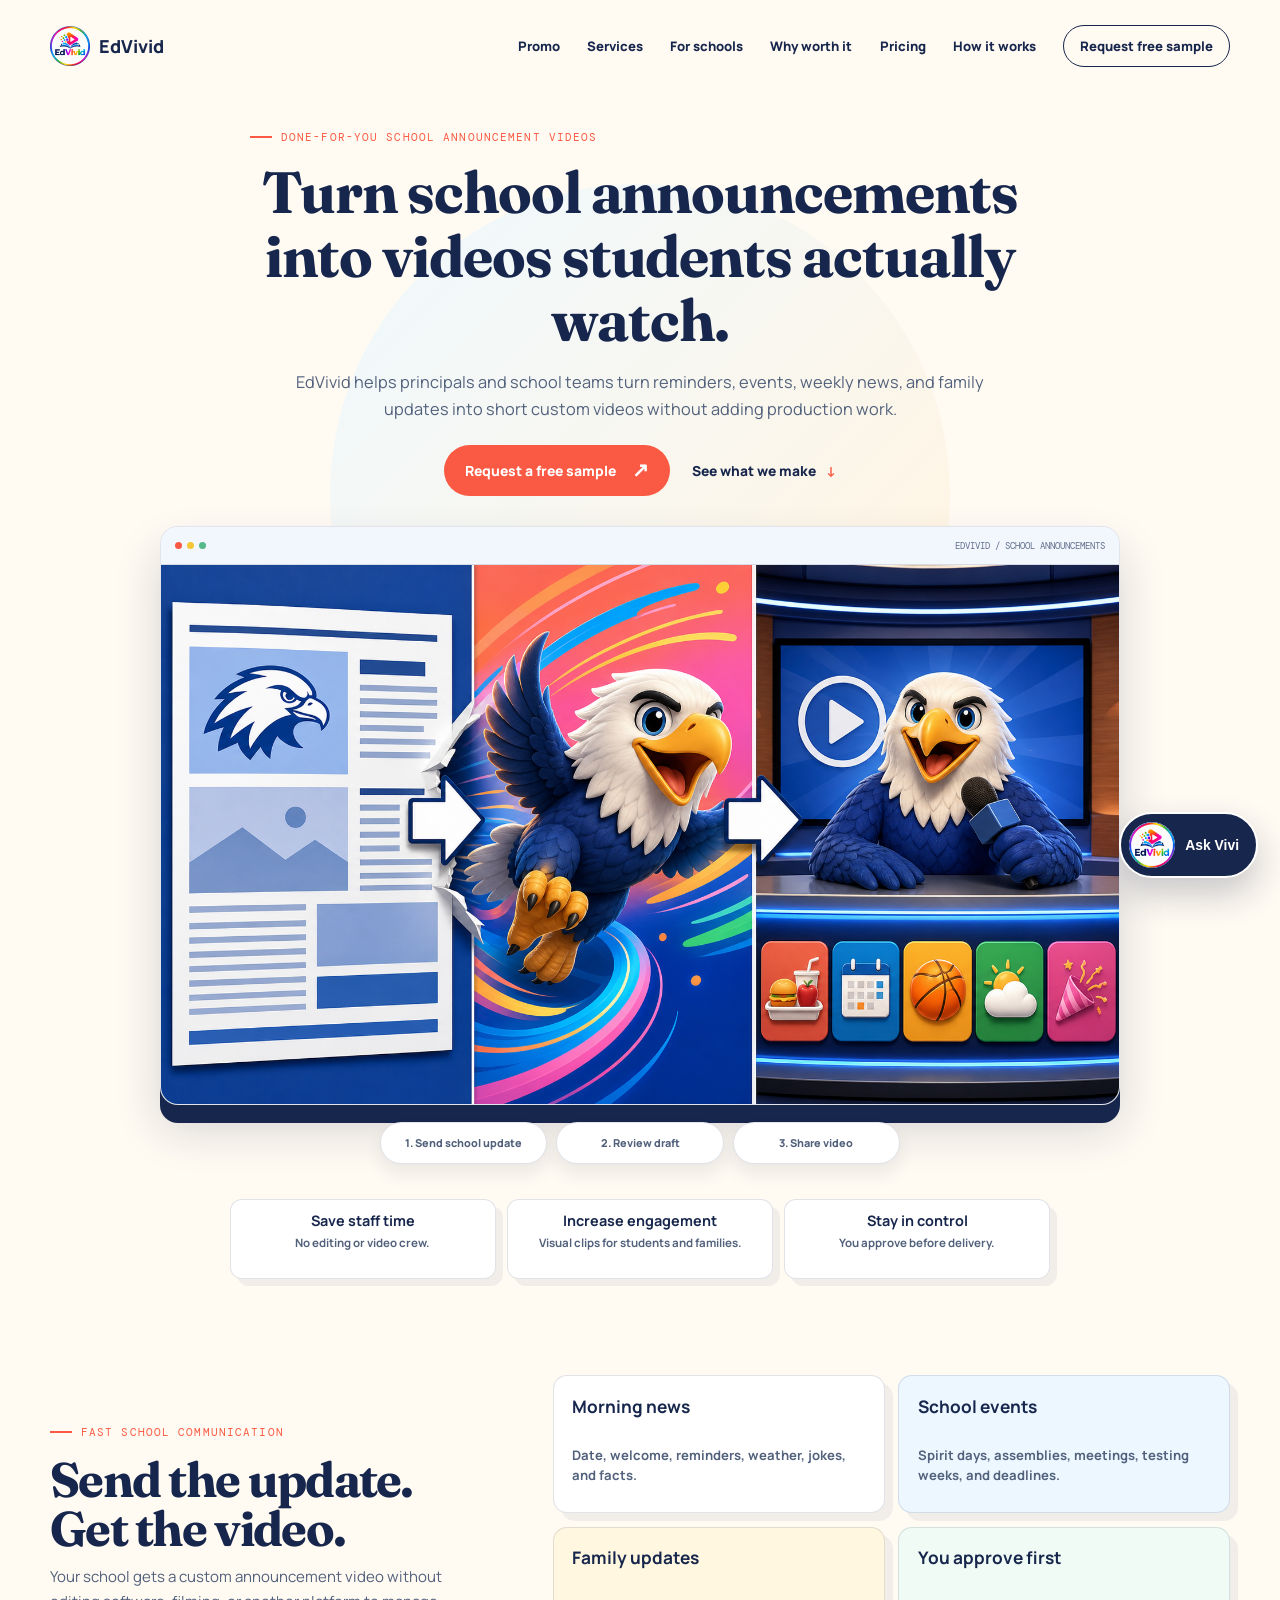
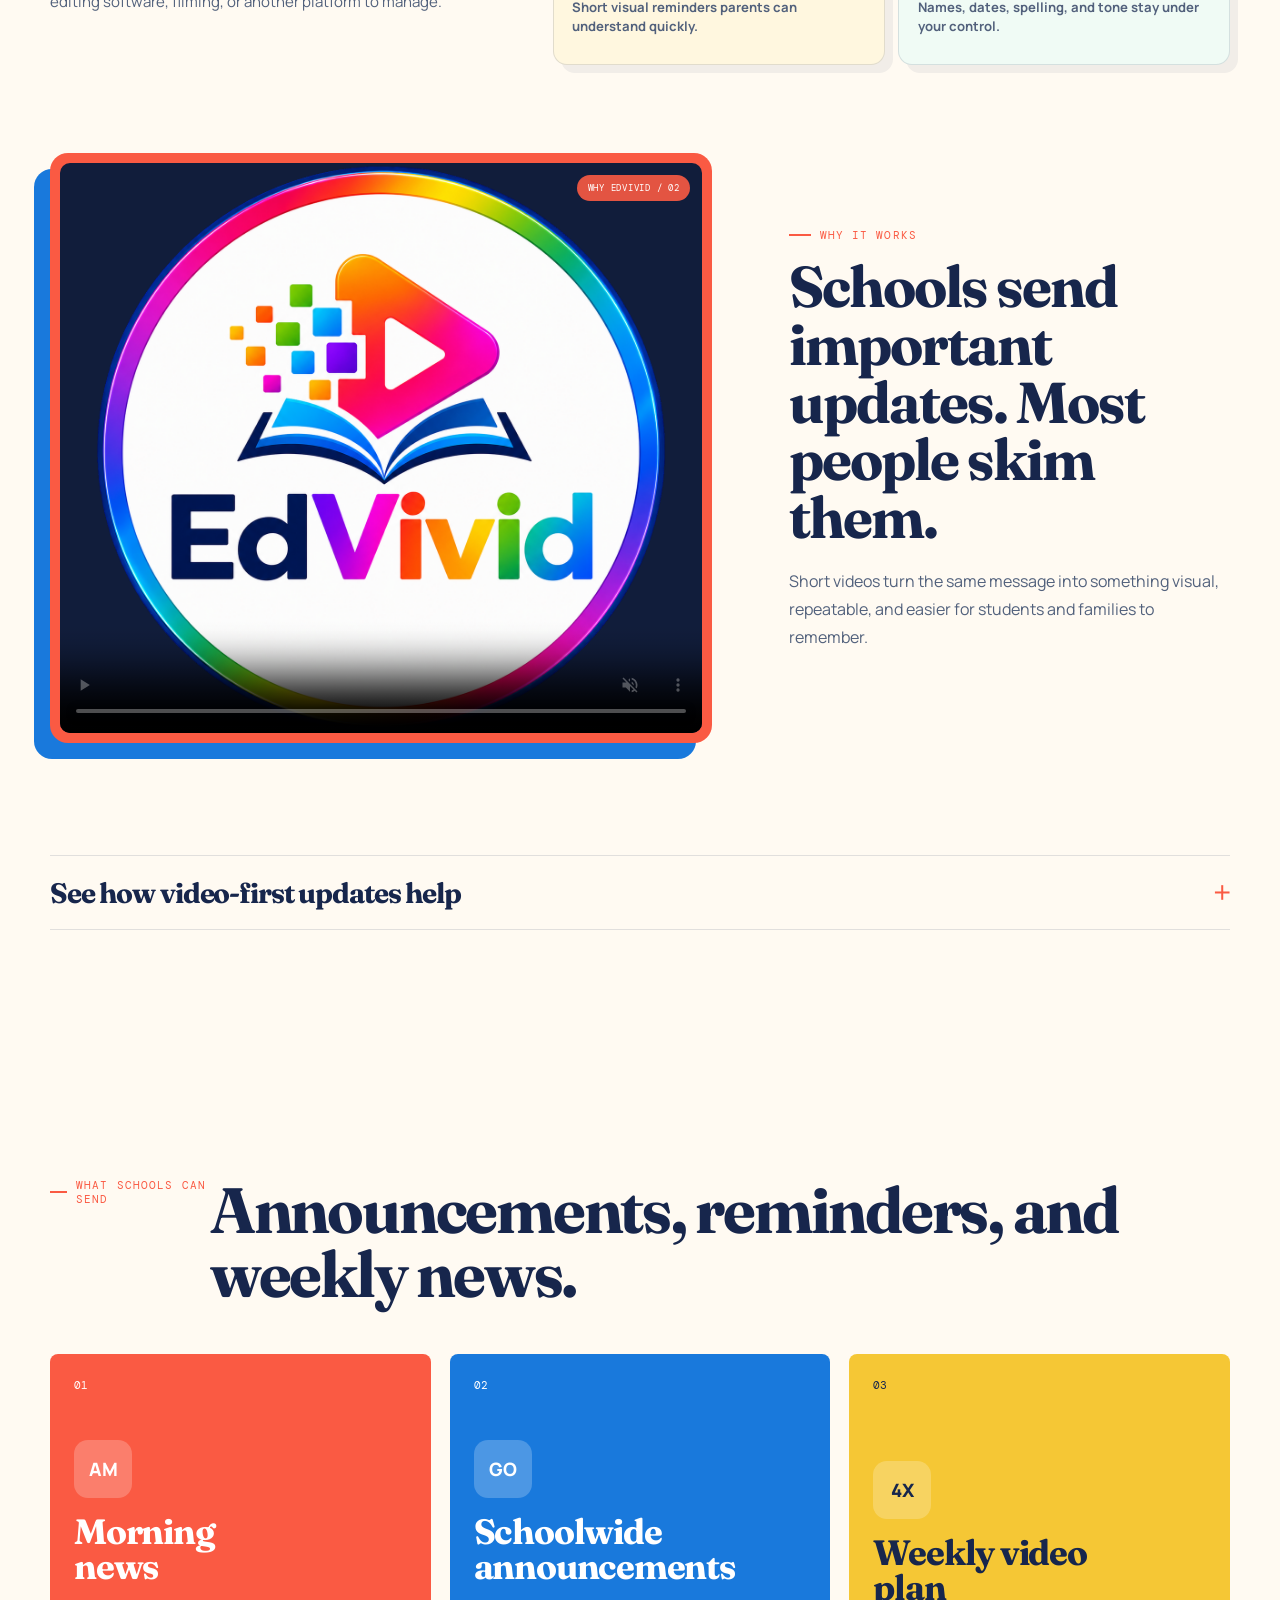
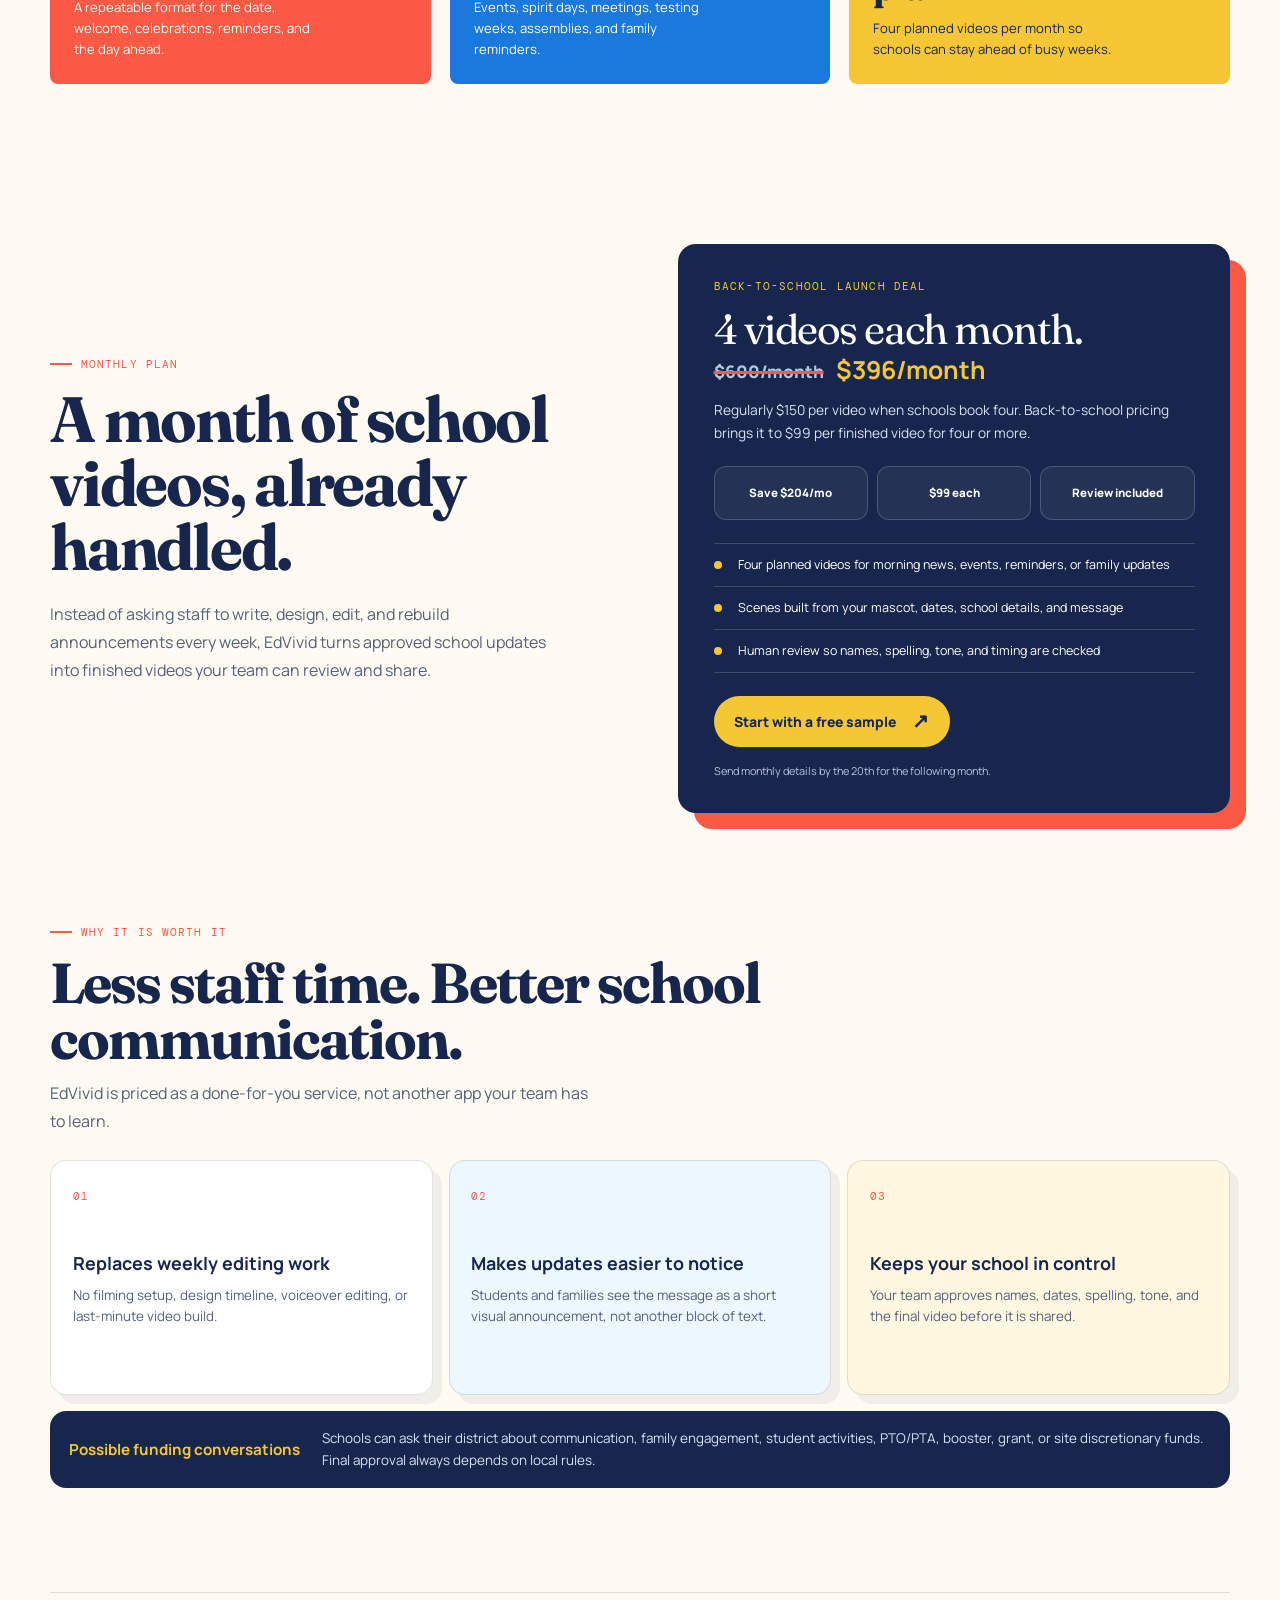
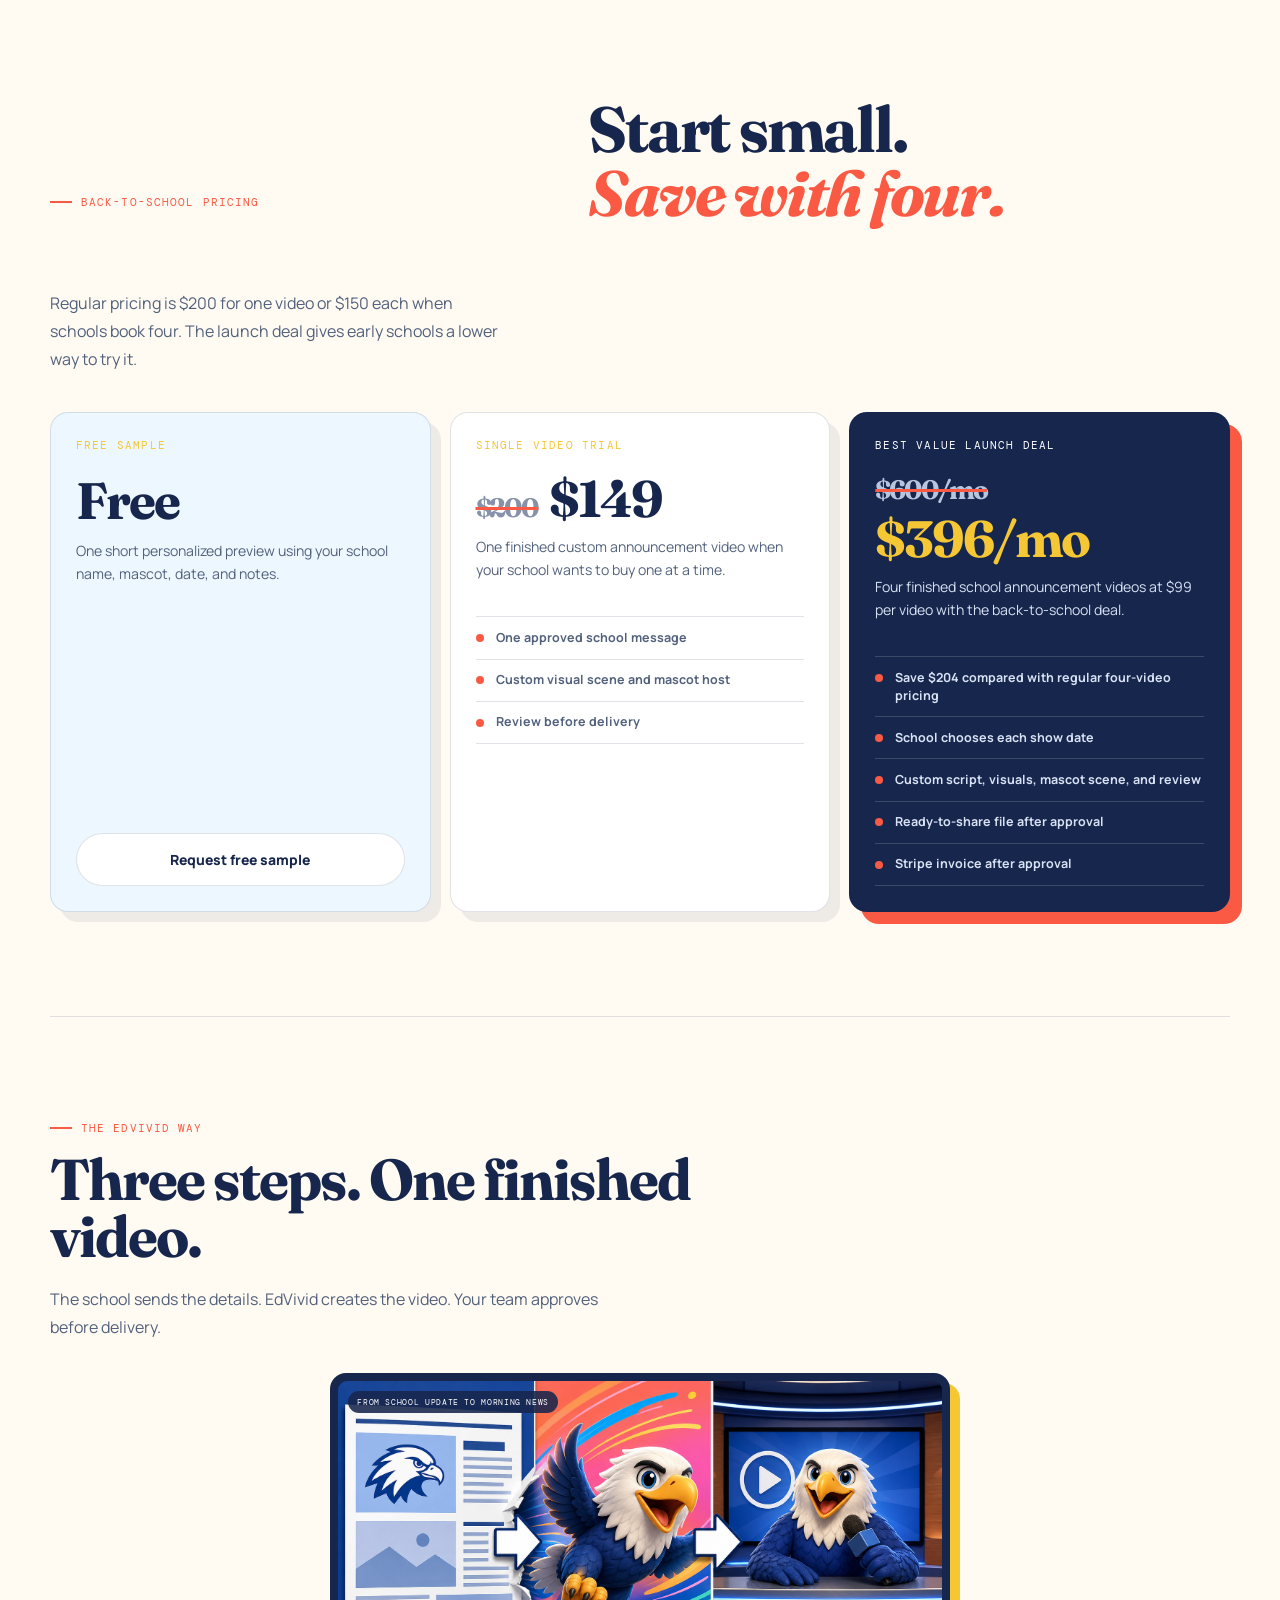
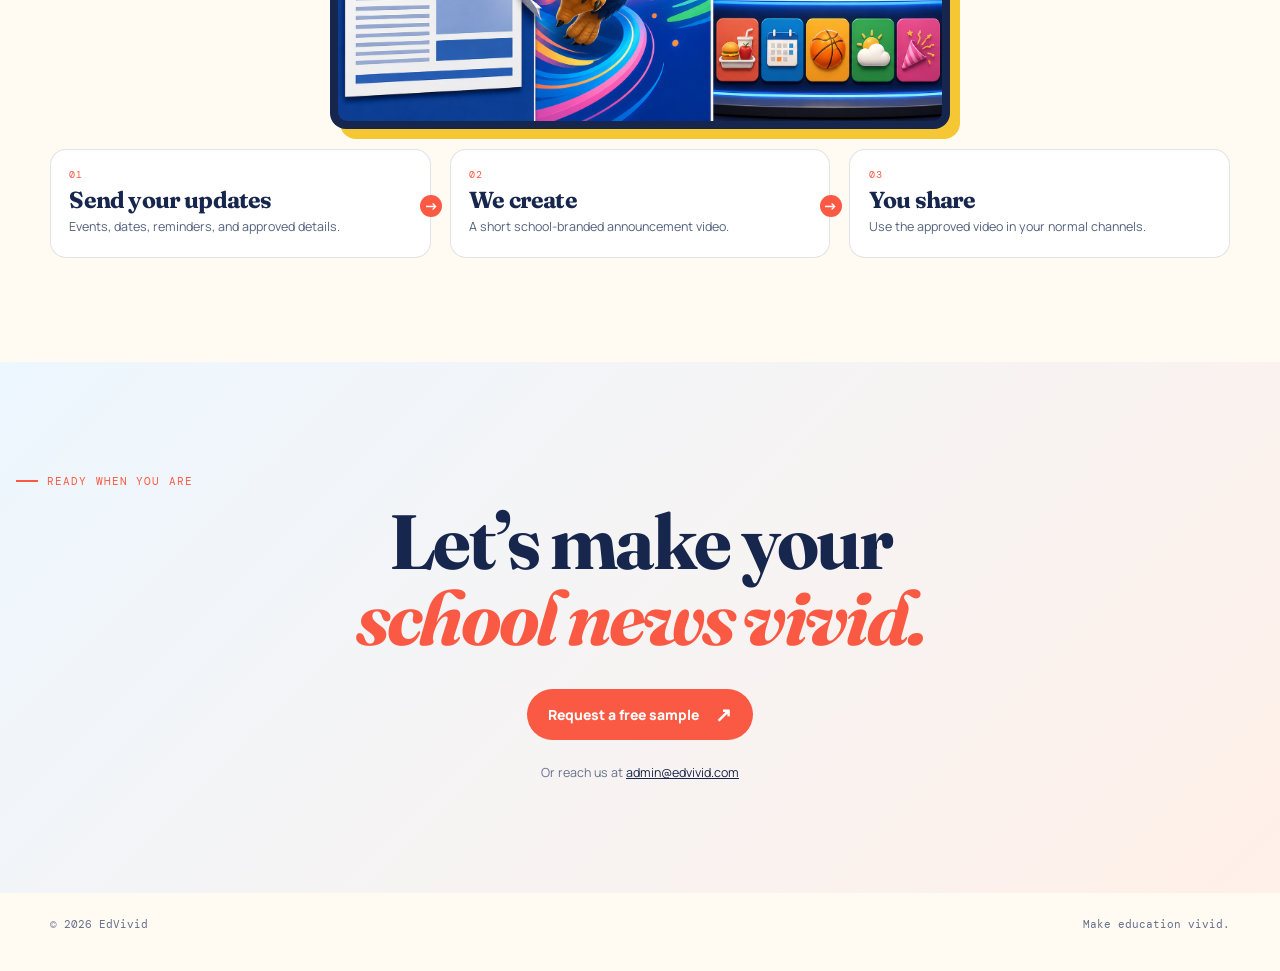
==== commit ba9f3fc8: "Clarify launch pricing ladder" ====
--- a/index.html
+++ b/index.html
@@ -166,10 +166,10 @@
           <div class="monthly-card deal-card">
             <div class="plan-label">Back-to-school launch deal</div>
             <h3>4 videos each month.</h3>
-            <p class="deal-price"><s>$499/month</s><strong>$396/month</strong></p>
-            <p class="plan-copy">$99 per finished video when your school books four. Includes planning, custom visuals, script support, and approval before delivery.</p>
+            <p class="deal-price"><s>$600/month</s><strong>$396/month</strong></p>
+            <p class="plan-copy">Regularly $150 per video when schools book four. Back-to-school pricing brings it to $99 per finished video for four or more.</p>
             <div class="value-pills" aria-label="Weekly Starter value">
-              <span>Save $103/mo</span>
+              <span>Save $204/mo</span>
               <span>$99 each</span>
               <span>Review included</span>
             </div>
@@ -216,7 +216,7 @@
           <div class="pricing-heading">
             <p class="eyebrow"><span></span> Back-to-school pricing</p>
             <h2 id="pricing-title">Start small.<br /><em>Save with four.</em></h2>
-            <p>Launch pricing for early schools. Buy one video when you need it, or book four and bring the per-video cost down.</p>
+            <p>Regular pricing is $200 for one video or $150 each when schools book four. The launch deal gives early schools a lower way to try it.</p>
           </div>
           <div class="pricing-grid">
             <article class="price-card light">
@@ -227,7 +227,7 @@
             </article>
             <article class="price-card">
               <p class="plan-label">Single Video Trial</p>
-              <h3 class="deal-heading"><s>$199</s><span>$175</span></h3>
+              <h3 class="deal-heading"><s>$200</s><span>$149</span></h3>
               <p>One finished custom announcement video when your school wants to buy one at a time.</p>
               <ul>
                 <li>One approved school message</li>
@@ -237,10 +237,10 @@
             </article>
             <article class="price-card featured">
               <p class="plan-label">Best value launch deal</p>
-              <h3 class="deal-heading"><s>$499/mo</s><span>$396/mo</span></h3>
-              <p>Four finished school announcement videos each month at $99 per video.</p>
+              <h3 class="deal-heading"><s>$600/mo</s><span>$396/mo</span></h3>
+              <p>Four finished school announcement videos at $99 per video with the back-to-school deal.</p>
               <ul>
-                <li>Save $103 compared with regular monthly pricing</li>
+                <li>Save $204 compared with regular four-video pricing</li>
                 <li>School chooses each show date</li>
                 <li>Custom script, visuals, mascot scene, and review</li>
                 <li>Ready-to-share file after approval</li>
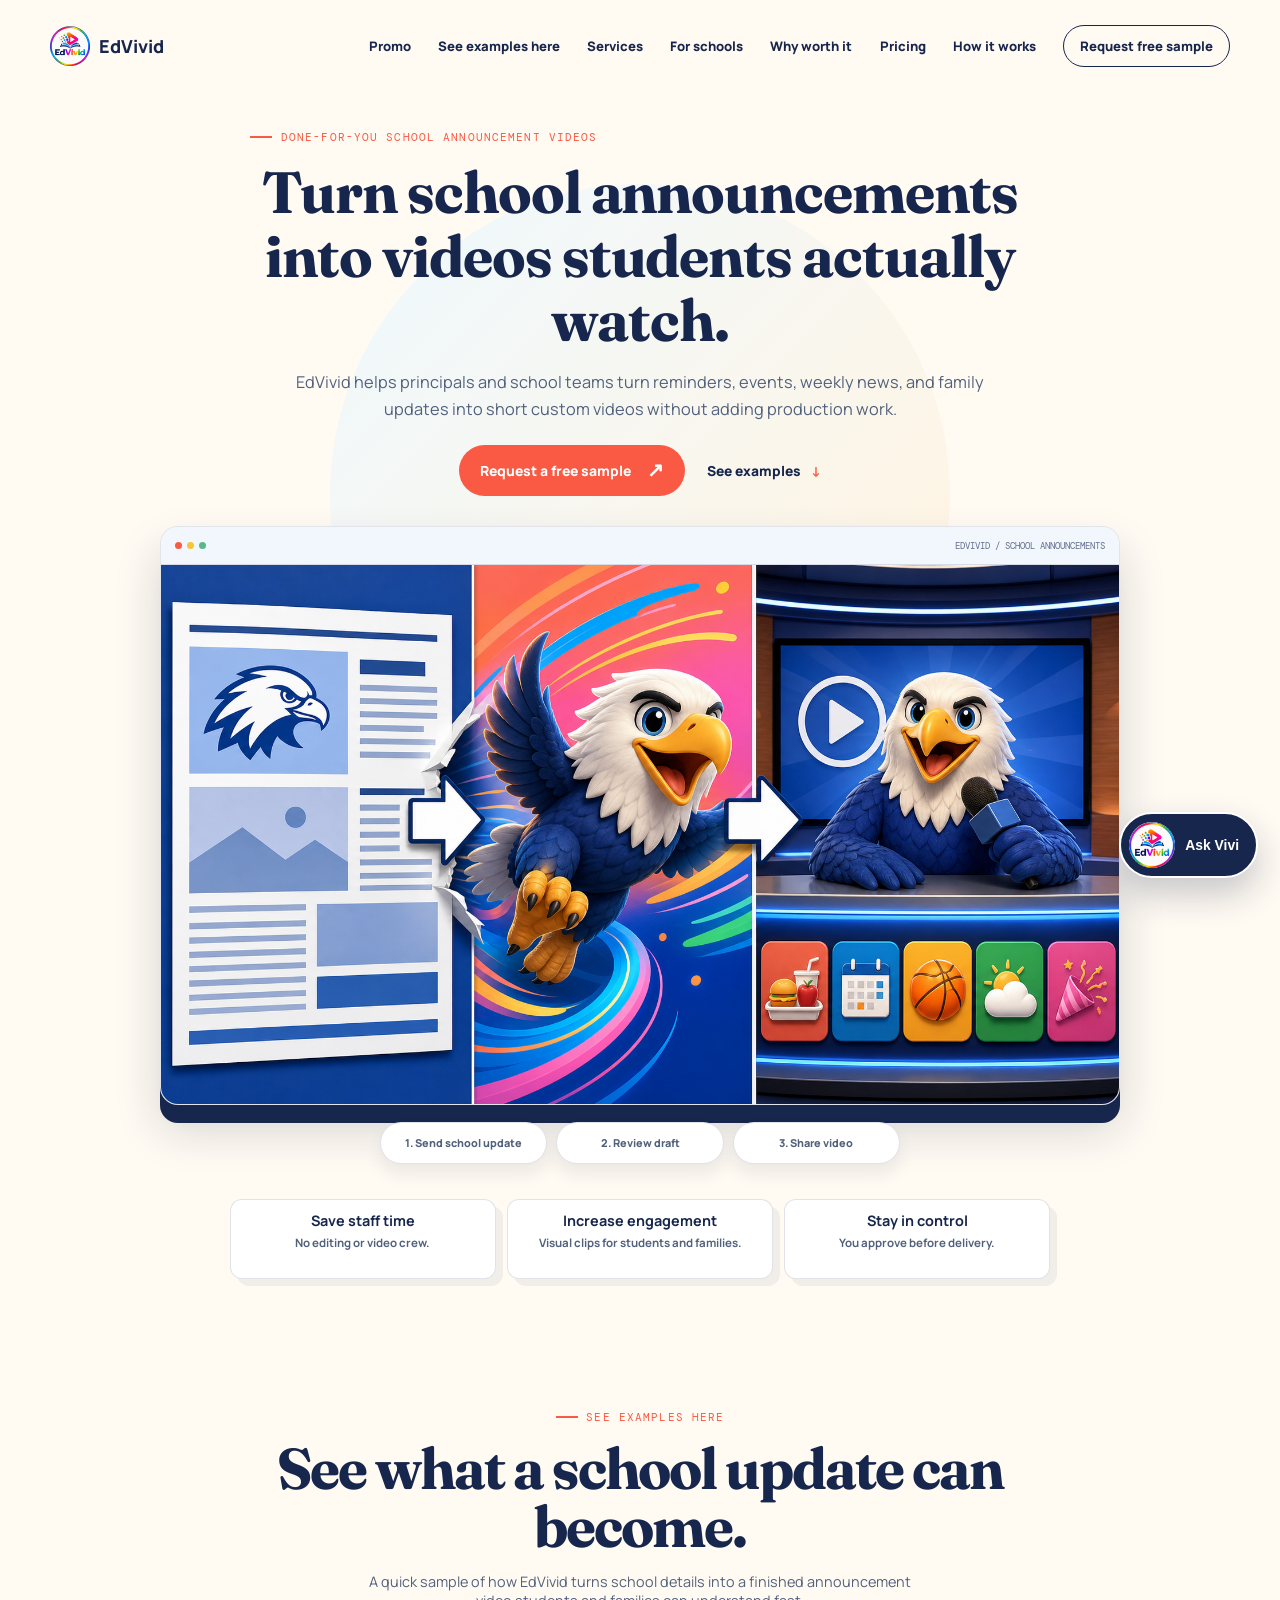
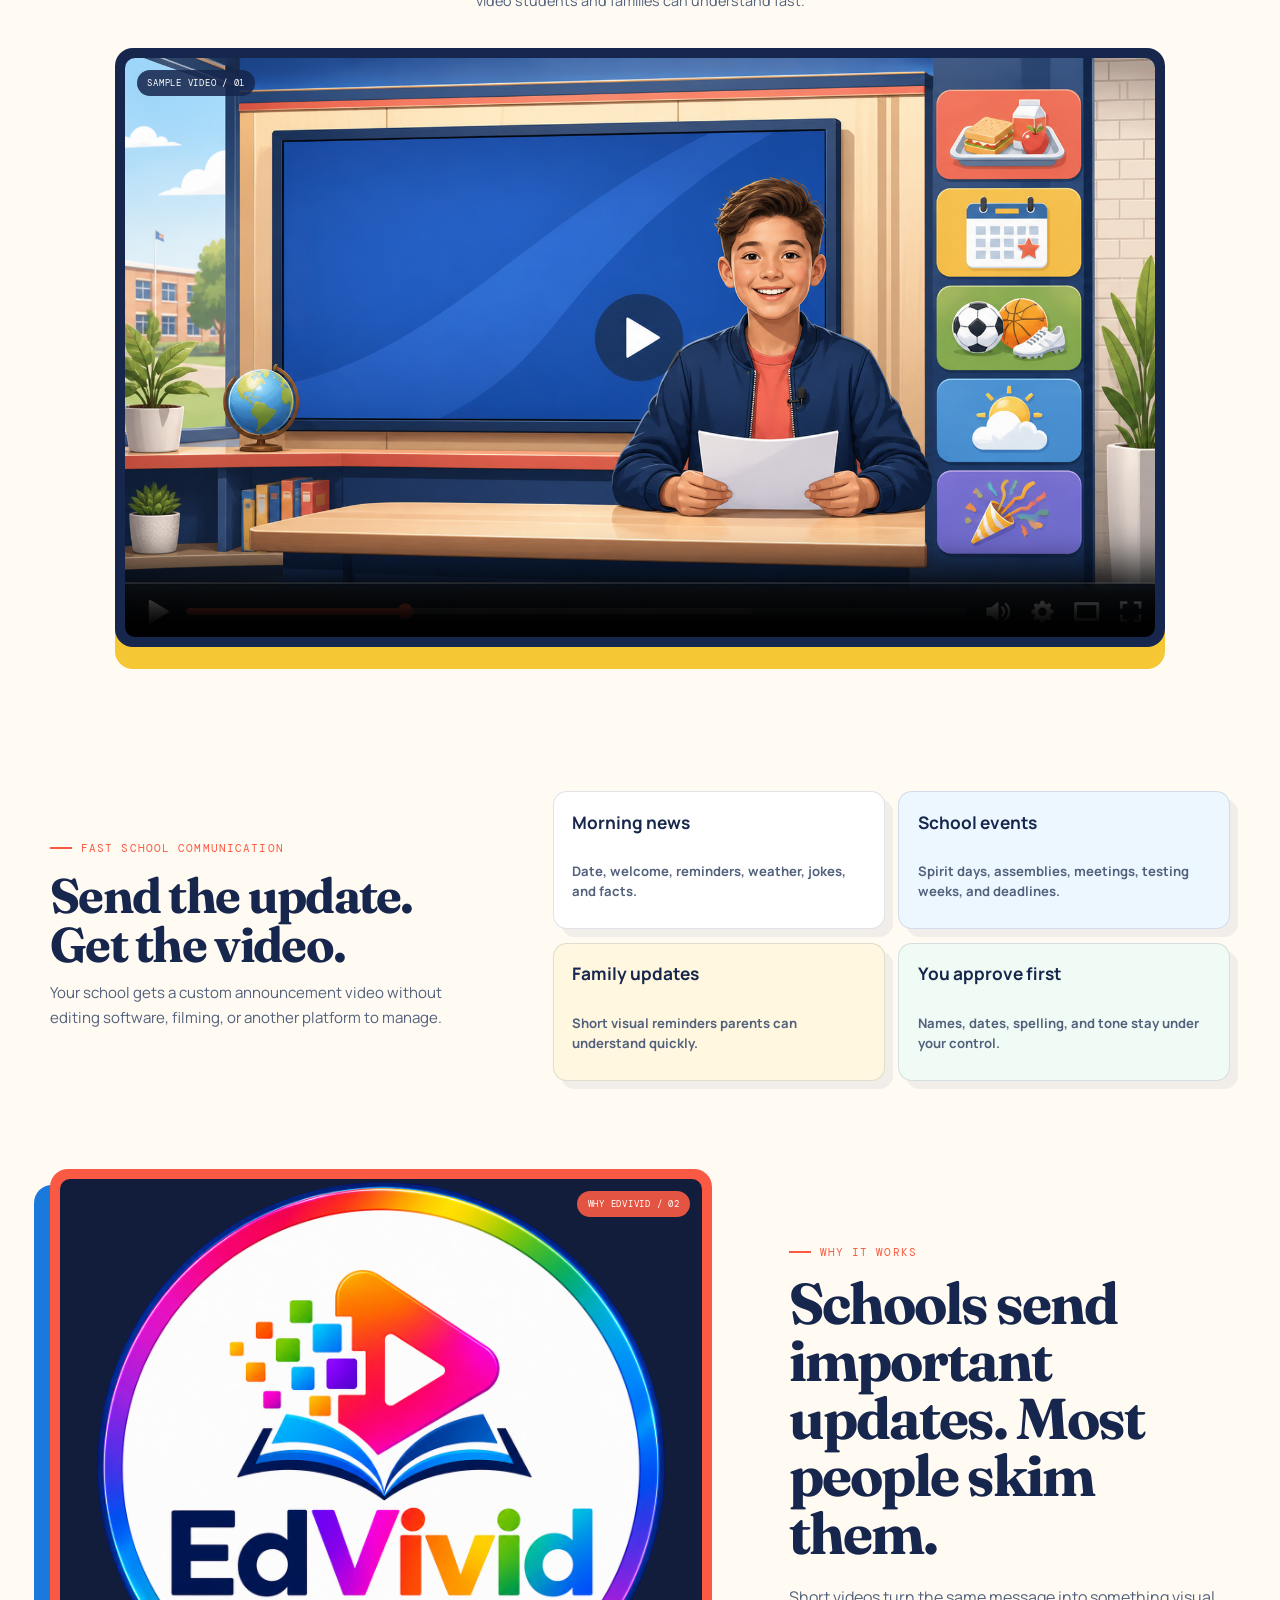
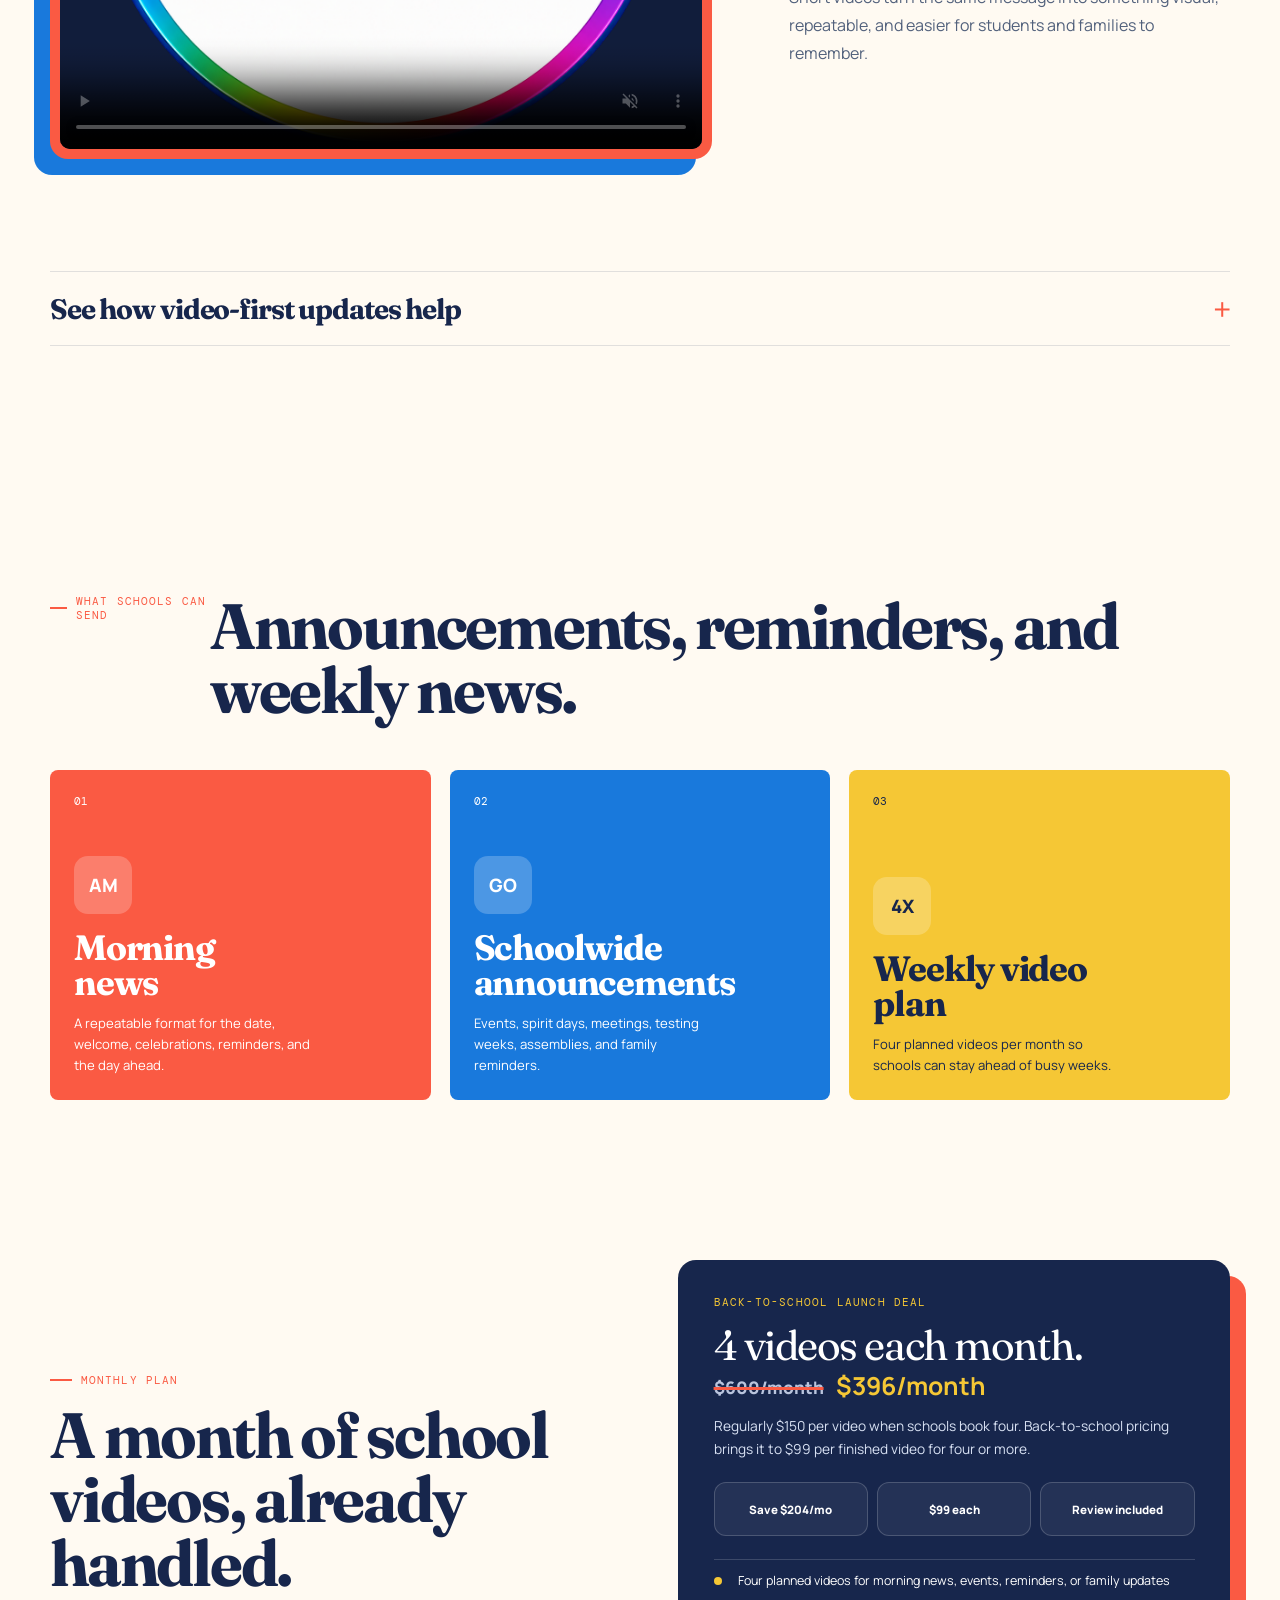
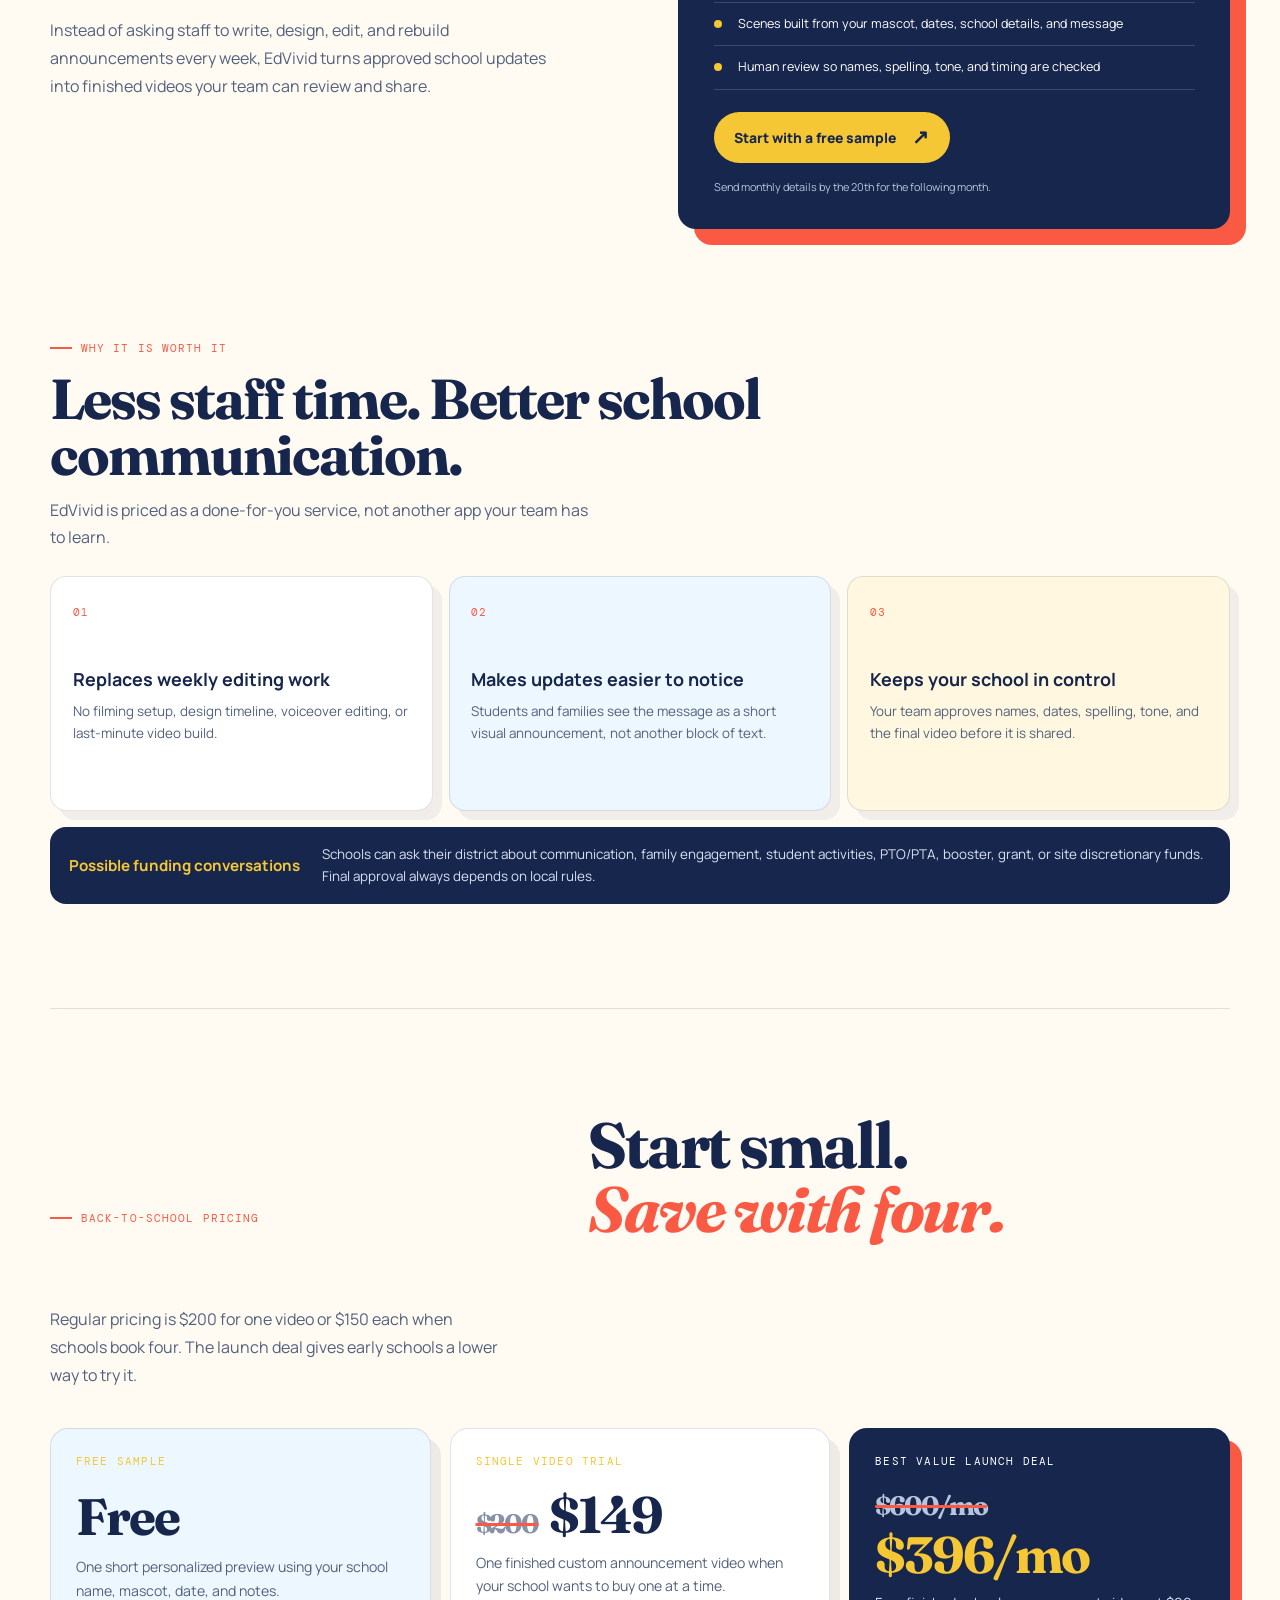
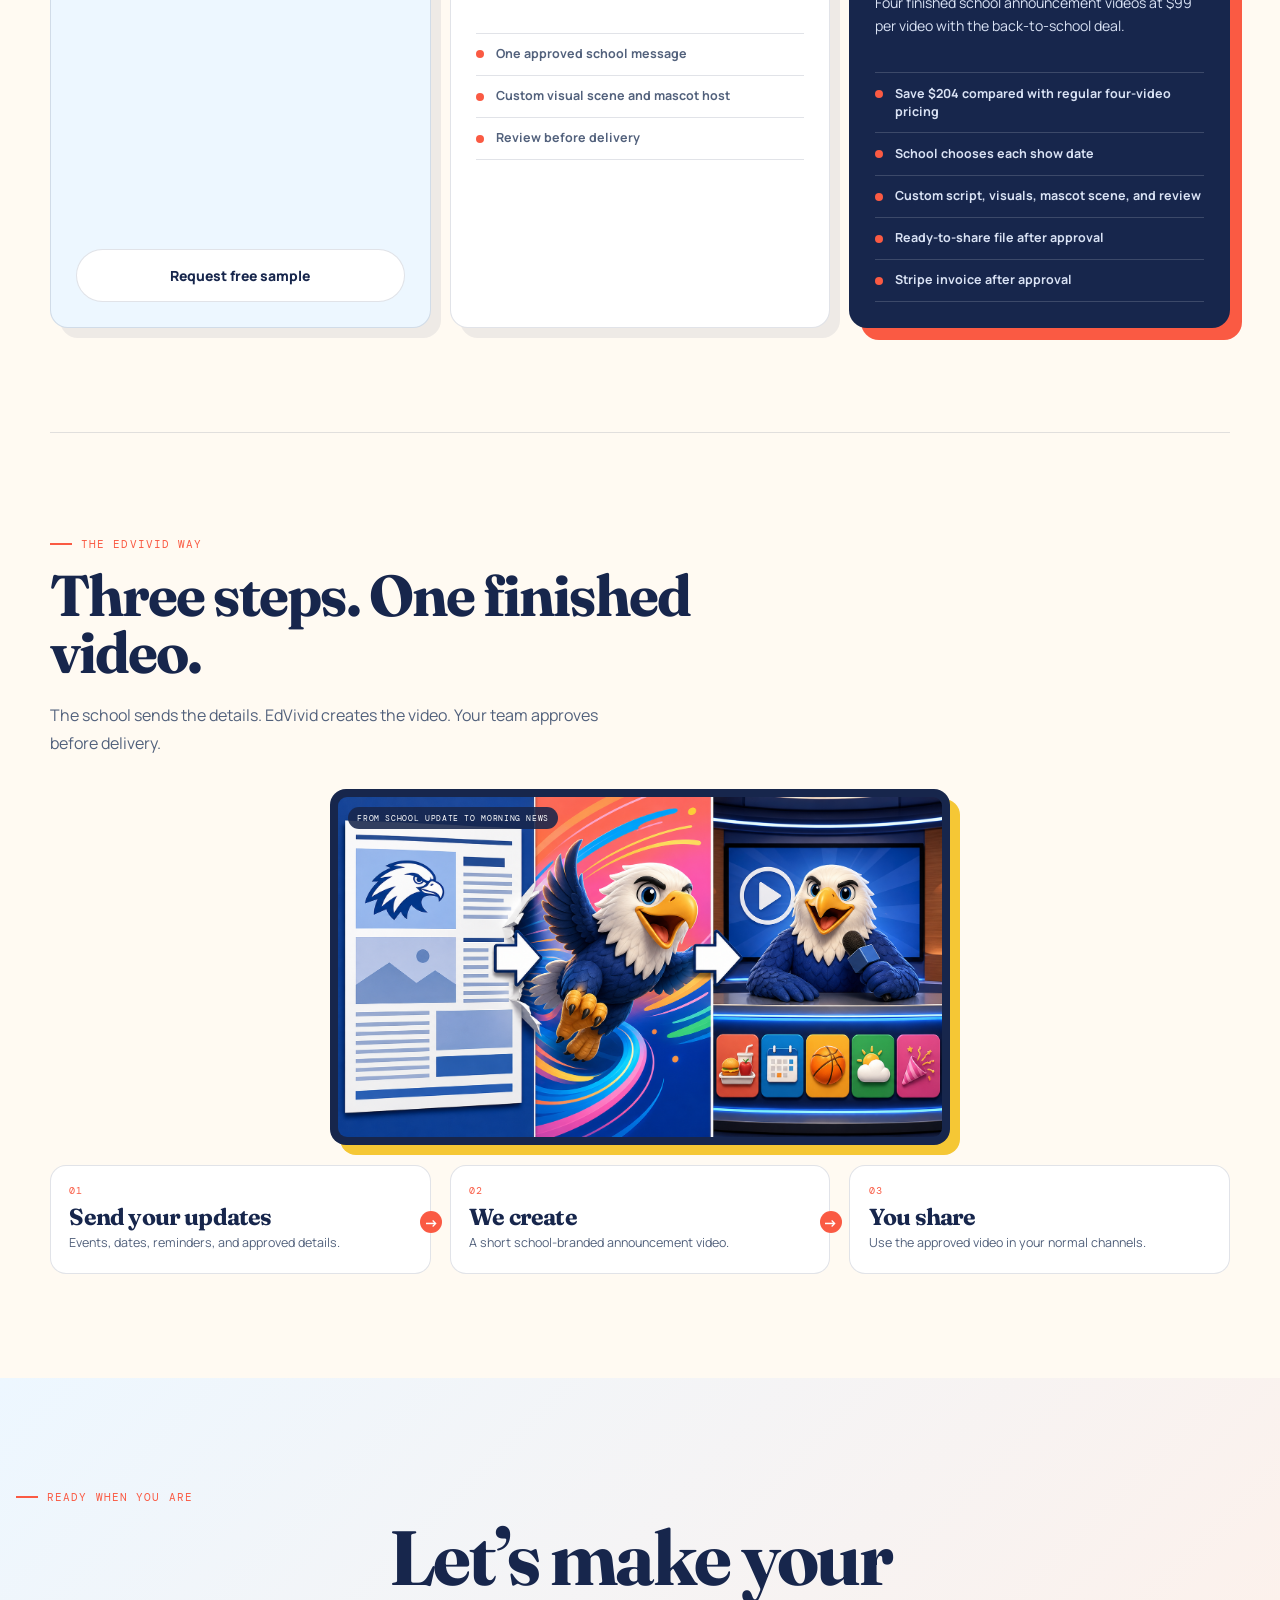
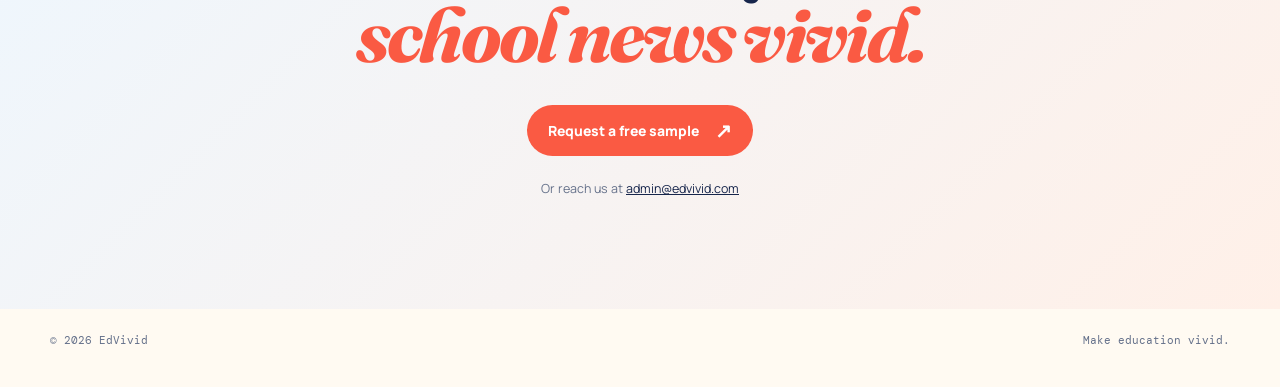
==== commit 8546c099: "Add sample examples section" ====
--- a/index.html
+++ b/index.html
@@ -44,6 +44,7 @@
         </a>
         <nav class="nav-links" aria-label="Main navigation">
           <a href="#top">Promo</a>
+          <a href="#examples">See examples here</a>
           <a href="#work">Services</a>
           <a href="for-schools.html">For schools</a>
           <a href="#worth">Why worth it</a>
@@ -66,7 +67,7 @@
             <p class="lede">EdVivid helps principals and school teams turn reminders, events, weekly news, and family updates into short custom videos without adding production work.</p>
             <div class="hero-actions">
               <a class="button primary" href="https://forms.edvivid.com/sample_request_form.html">Request a free sample <span aria-hidden="true">↗</span></a>
-              <a class="text-link" href="#work">See what we make <span aria-hidden="true">↓</span></a>
+              <a class="text-link" href="#examples">See examples <span aria-hidden="true">↓</span></a>
             </div>
           </div>
 
@@ -88,6 +89,20 @@
             <div><b>Save staff time</b><span>No editing or video crew.</span></div>
             <div><b>Increase engagement</b><span>Visual clips for students and families.</span></div>
             <div><b>Stay in control</b><span>You approve before delivery.</span></div>
+          </div>
+        </section>
+
+        <section class="film-section examples-section" id="examples" aria-labelledby="examples-title">
+          <div class="film-heading">
+            <p class="eyebrow"><span></span> See examples here</p>
+            <h2 id="examples-title">See what a school update can become.</h2>
+            <p>A quick sample of how EdVivid turns school details into a finished announcement video students and families can understand fast.</p>
+          </div>
+          <div class="film-frame">
+            <video autoplay loop muted controls playsinline preload="metadata" poster="school-news-preview.png" aria-label="Sample EdVivid school announcement video">
+              <source src="edvivid-commercial.mp4" type="video/mp4" />
+              Your browser does not support video playback.
+            </video>
           </div>
         </section>
 
--- a/styles.css
+++ b/styles.css
@@ -62,6 +62,8 @@
 .quick-grid b { display:block; margin-bottom:1.8rem; font-size:1.08rem; }
 .quick-grid span { display:block; color:#52617c; font-size:.82rem; font-weight:700; line-height:1.48; }
 .film-section { display:flex; flex-direction:column; align-items:center; gap:2.4rem; padding:3.6rem 0 7rem; }.film-heading { max-width:760px; text-align:center; }.film-heading .eyebrow { justify-content:center; }.film-heading h2 { font-size:clamp(2.7rem,4.5vw,4.7rem); margin:0 0 1rem; }.film-heading > p:last-child { margin:0 auto; max-width:36rem; color:#52617c; font-size:.9rem; }.film-frame { position:relative; width:min(100%,1050px); padding:10px; background:var(--ink); border-radius:18px; box-shadow:0 22px 0 var(--yellow); }.film-frame:before { content:"PROMO / 01"; position:absolute; z-index:1; top:22px; left:22px; padding:.45rem .65rem; border-radius:999px; background:rgba(23,38,76,.86); color:white; font:.58rem "DM Mono",monospace; letter-spacing:.08em; }.film-frame iframe,.film-frame video { display:block; width:100%; aspect-ratio:16/9; border:0; border-radius:10px; background:#0b1732; object-fit:cover; }
+.examples-section { padding-top:4.2rem; }
+.examples-section .film-frame:before { content:"SAMPLE VIDEO / 01"; }
 .testimonials-section { display:grid; grid-template-columns:.9fr 1.1fr; gap:5rem; align-items:center; padding:0 0 7rem; }.testimonials-heading h2 { font-size:clamp(2.8rem,4.4vw,4.8rem); margin:0 0 1.2rem; }.testimonials-heading > p:last-child { max-width:34rem; margin:0; color:#52617c; line-height:1.75; font-size:.92rem; }.testimonial-grid { display:grid; gap:1.1rem; position:relative; }.testimonial-grid:before { content:""; position:absolute; width:230px; height:230px; border-radius:50%; right:-42px; top:-54px; background:linear-gradient(135deg,#fff0e8,#e9f7ff); z-index:-1; }.testimonial-card { margin:0; padding:1.5rem; border:1px solid var(--line); border-radius:18px; background:#fff; box-shadow:10px 10px 0 rgba(23,38,76,.08); transform:rotate(-1.2deg); }.testimonial-card.featured { background:var(--ink); color:white; box-shadow:12px 12px 0 var(--coral); transform:rotate(1.5deg); }.testimonial-card blockquote { margin:0 0 1.25rem; font:800 clamp(1.35rem,2.25vw,2rem)/1.16 Manrope,sans-serif; letter-spacing:-.045em; }.testimonial-card figcaption { display:flex; align-items:center; gap:.6rem; font-weight:800; font-size:.86rem; }.testimonial-card figcaption:before { content:""; width:10px; height:10px; border-radius:50%; background:var(--coral); }.testimonial-card.featured figcaption:before { background:var(--yellow); }.testimonial-card span { color:#6d7890; font:.62rem "DM Mono",monospace; letter-spacing:.08em; text-transform:uppercase; }.testimonial-card.featured span { color:#d9e2f4; }
 .why-video-section { display:grid; grid-template-columns:1.2fr .8fr; align-items:center; gap:6vw; padding:0 0 7rem; }.why-video-frame { position:relative; background:var(--coral); padding:10px; border-radius:18px; box-shadow:-16px 16px 0 var(--blue); }.why-video-frame video { display:block; width:100%; max-height:570px; object-fit:contain; border-radius:10px; background:#111d3b; }.video-stamp { position:absolute; z-index:1; right:22px; top:22px; padding:.45rem .65rem; border-radius:999px; background:rgba(250,90,67,.9); color:white; font:.58rem "DM Mono",monospace; letter-spacing:.08em; }.why-video-copy h2 { font-size:clamp(2.8rem,4.5vw,4.7rem); margin-bottom:1.3rem; }.why-video-copy > p:last-child { color:#52617c; line-height:1.75; }
 .insight-section { padding:0 0 7.5rem; }.insight-details { border-top:1px solid var(--line); border-bottom:1px solid var(--line); }.insight-details summary { display:flex; align-items:center; justify-content:space-between; gap:1rem; padding:1.2rem 0; color:var(--ink); cursor:pointer; list-style:none; font:700 clamp(1.3rem,2.2vw,1.85rem) Fraunces,serif; letter-spacing:-.04em; }.insight-details summary::-webkit-details-marker { display:none; }.insight-details summary span { color:var(--coral); font:2rem/1 Manrope,sans-serif; transition:transform .2s ease; }.insight-details[open] summary span { transform:rotate(45deg); }.insight-content { padding:0 0 1.5rem; }.insight-content > p { max-width:37rem; margin:0 0 1.4rem; color:#52617c; line-height:1.75; }.insight-graphic { display:block; position:relative; overflow:hidden; border:1px solid var(--line); border-radius:18px; background:#eaf5fc; box-shadow:16px 16px 0 var(--yellow); color:var(--ink); text-decoration:none; }.insight-graphic img { display:block; width:100%; height:auto; transition:transform .35s ease; }.insight-graphic span { position:absolute; right:1rem; bottom:1rem; display:inline-flex; align-items:center; gap:.65rem; padding:.65rem .85rem; border-radius:100px; background:rgba(23,38,76,.9); color:white; font:.65rem "DM Mono",monospace; letter-spacing:.05em; opacity:0; transform:translateY(8px); transition:opacity .2s ease,transform .2s ease; }.insight-graphic:hover img { transform:scale(1.015); }.insight-graphic:hover span,.insight-graphic:focus-visible span { opacity:1; transform:translateY(0); }.insight-graphic:focus-visible { outline:3px solid var(--coral); outline-offset:5px; }
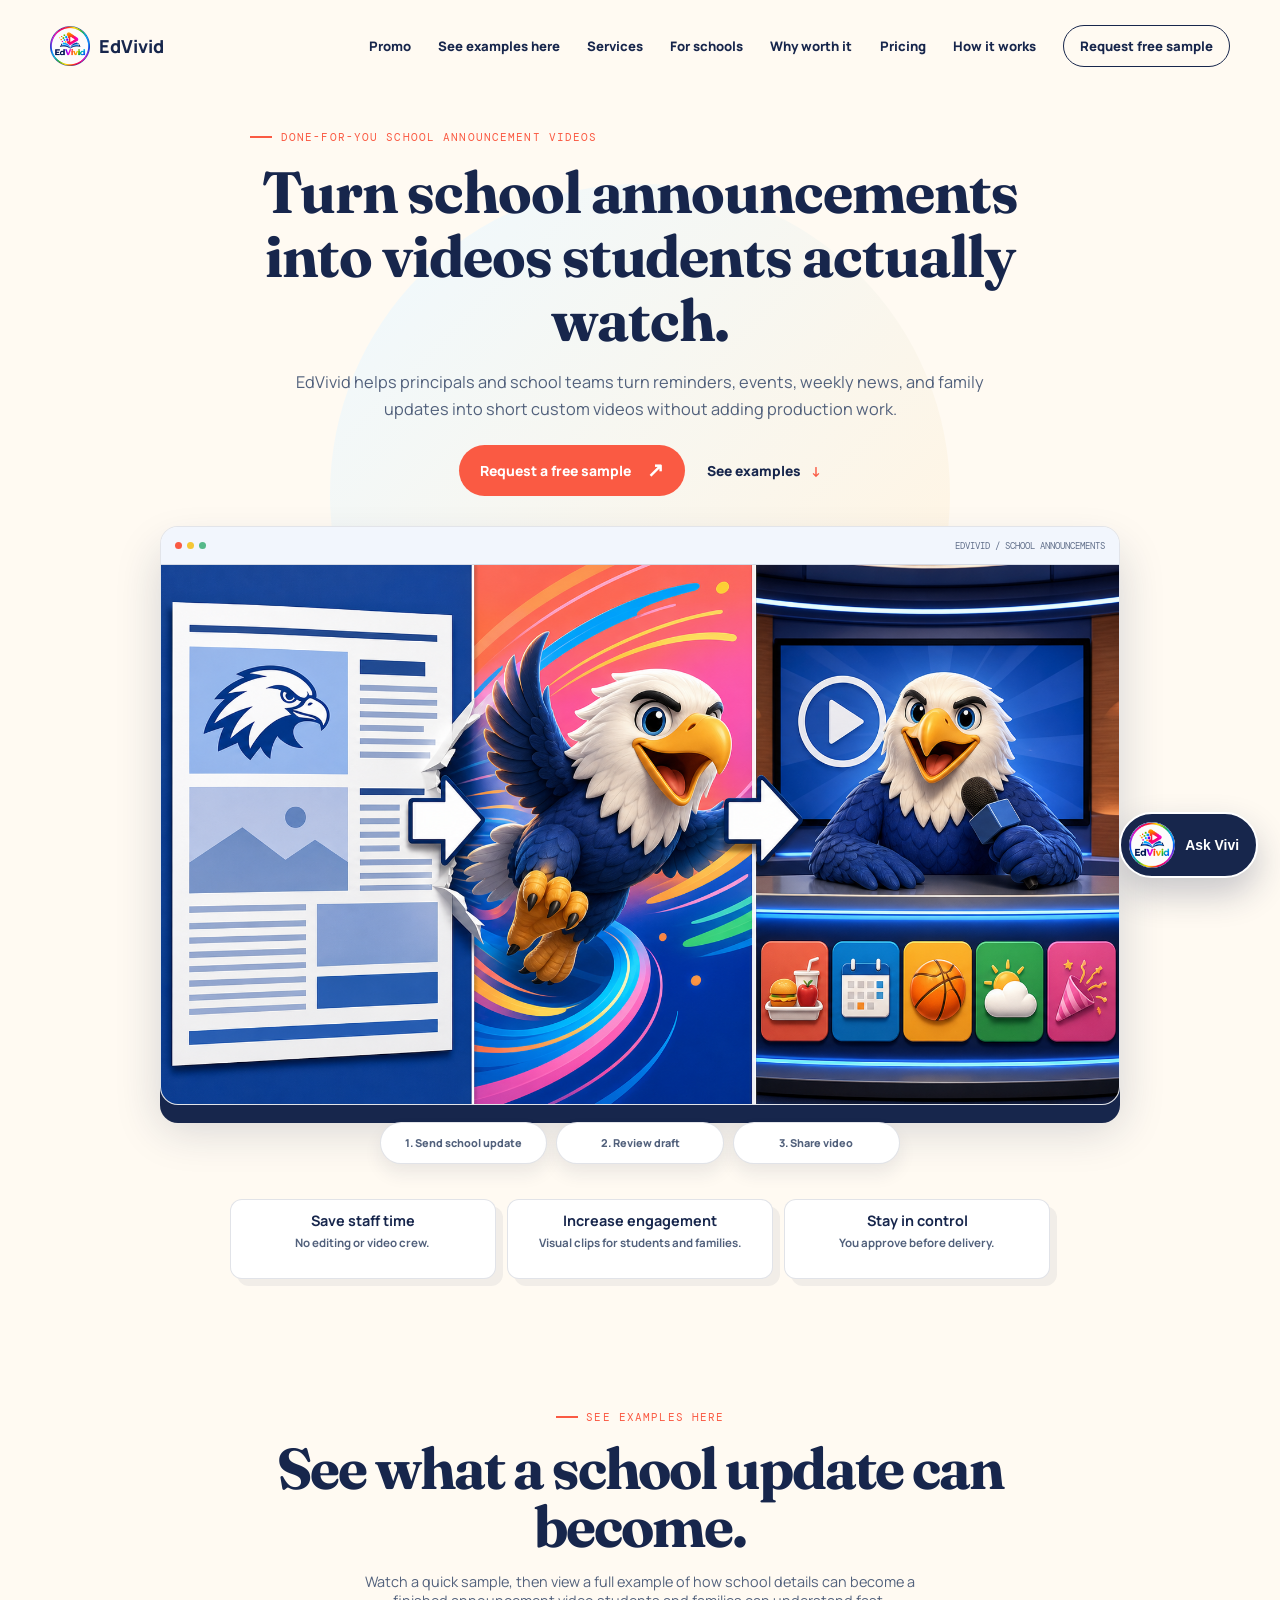
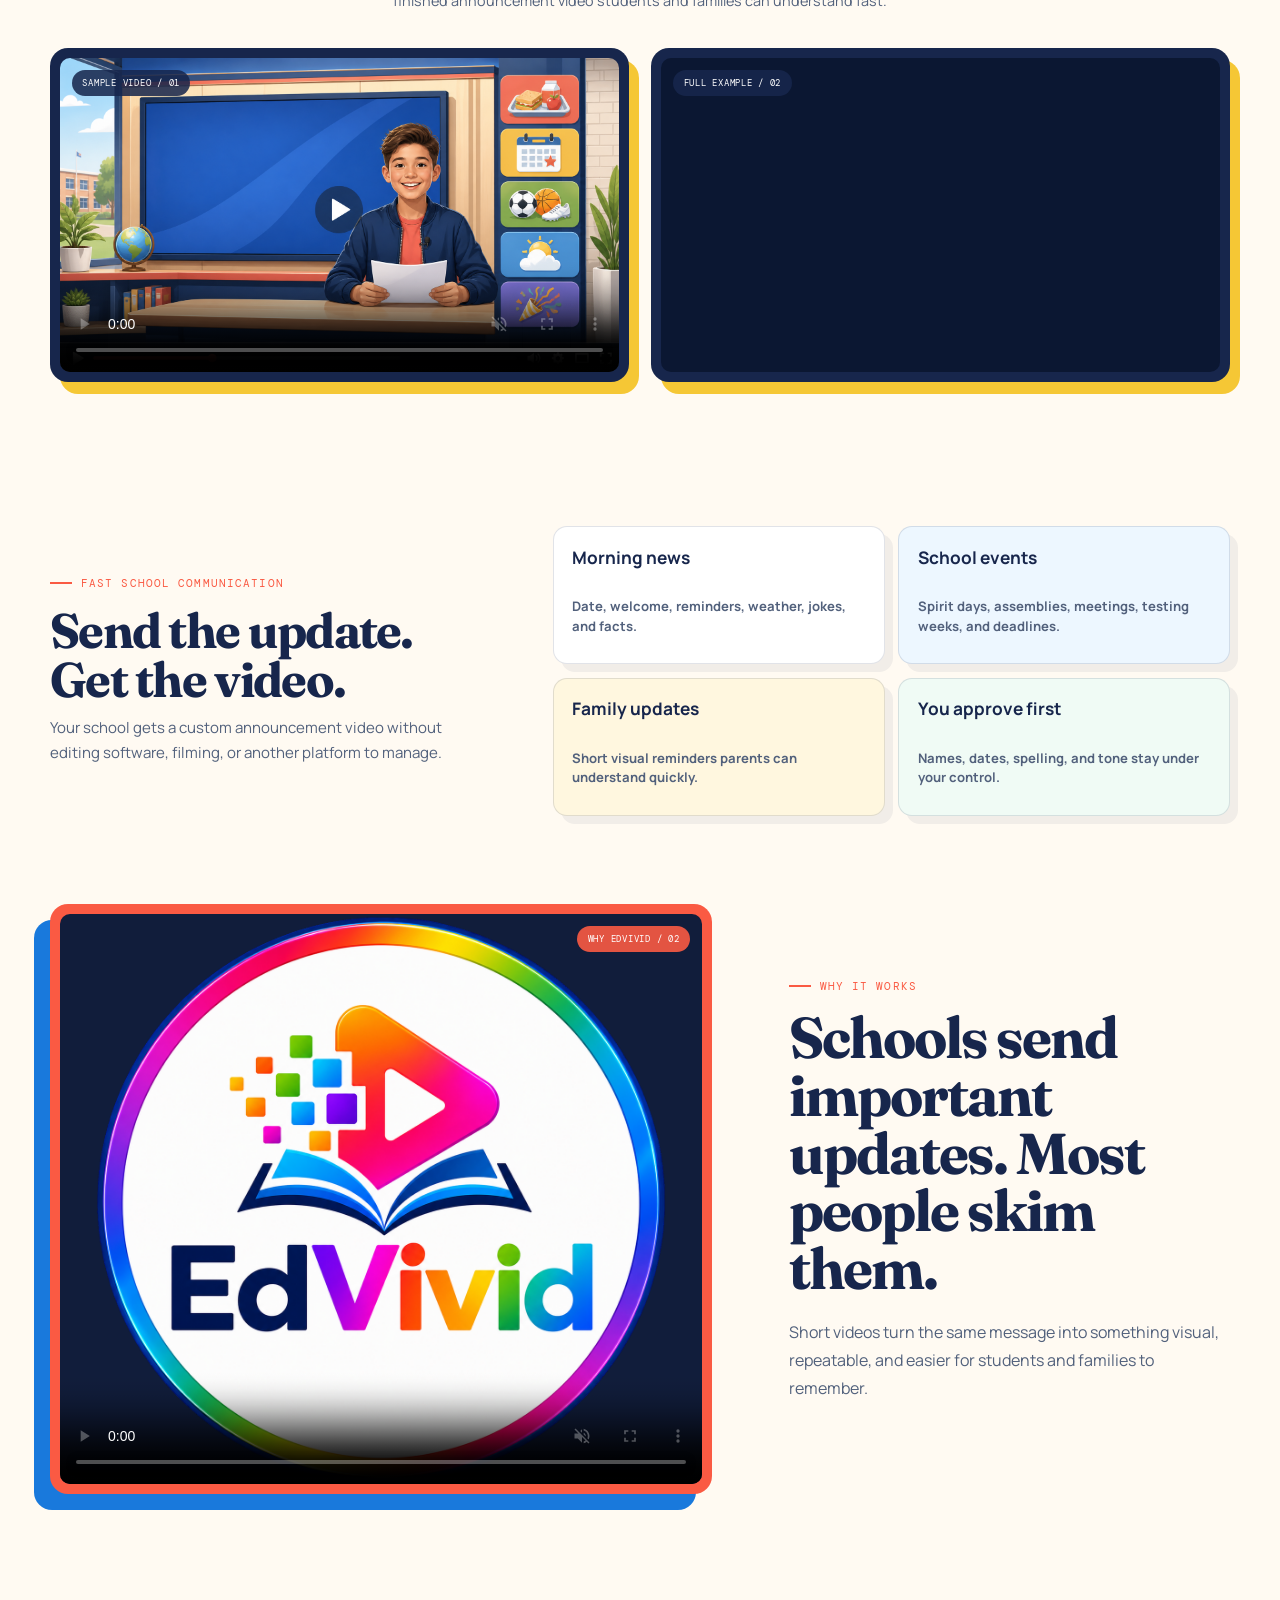
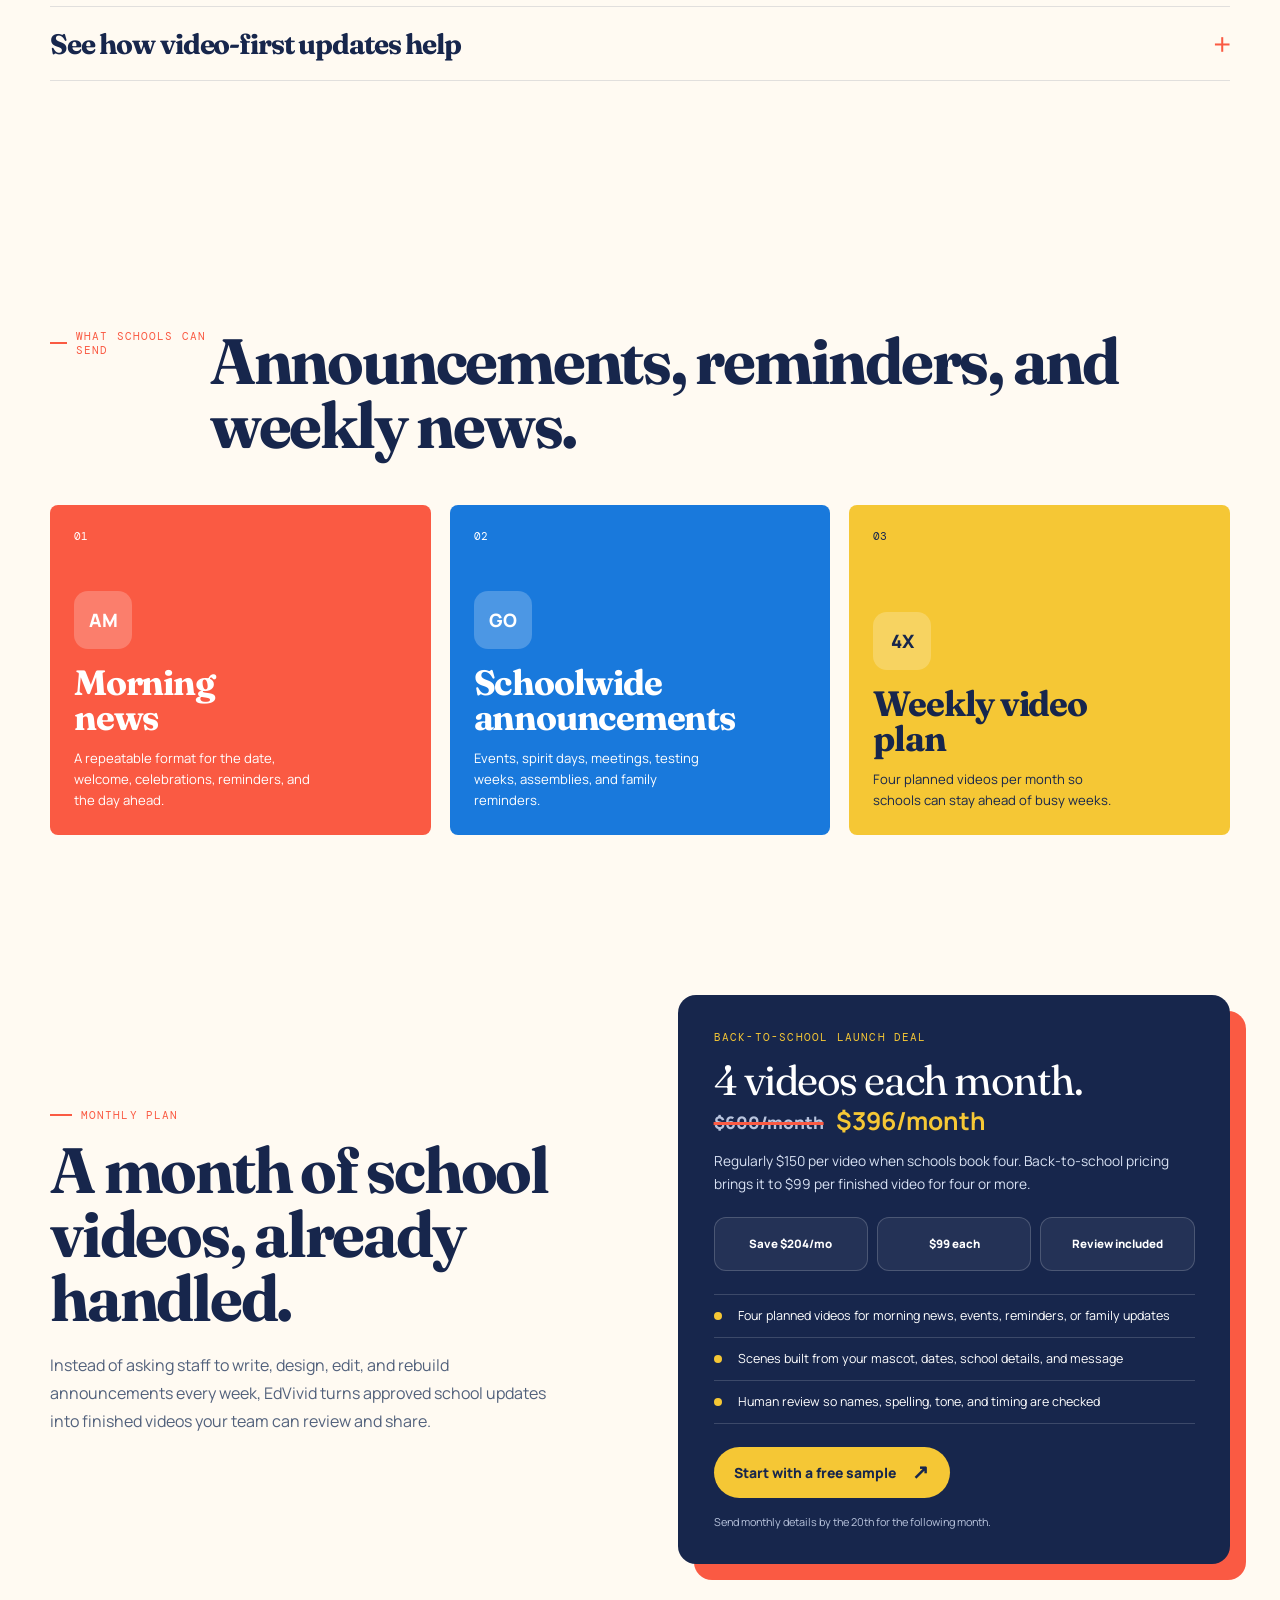
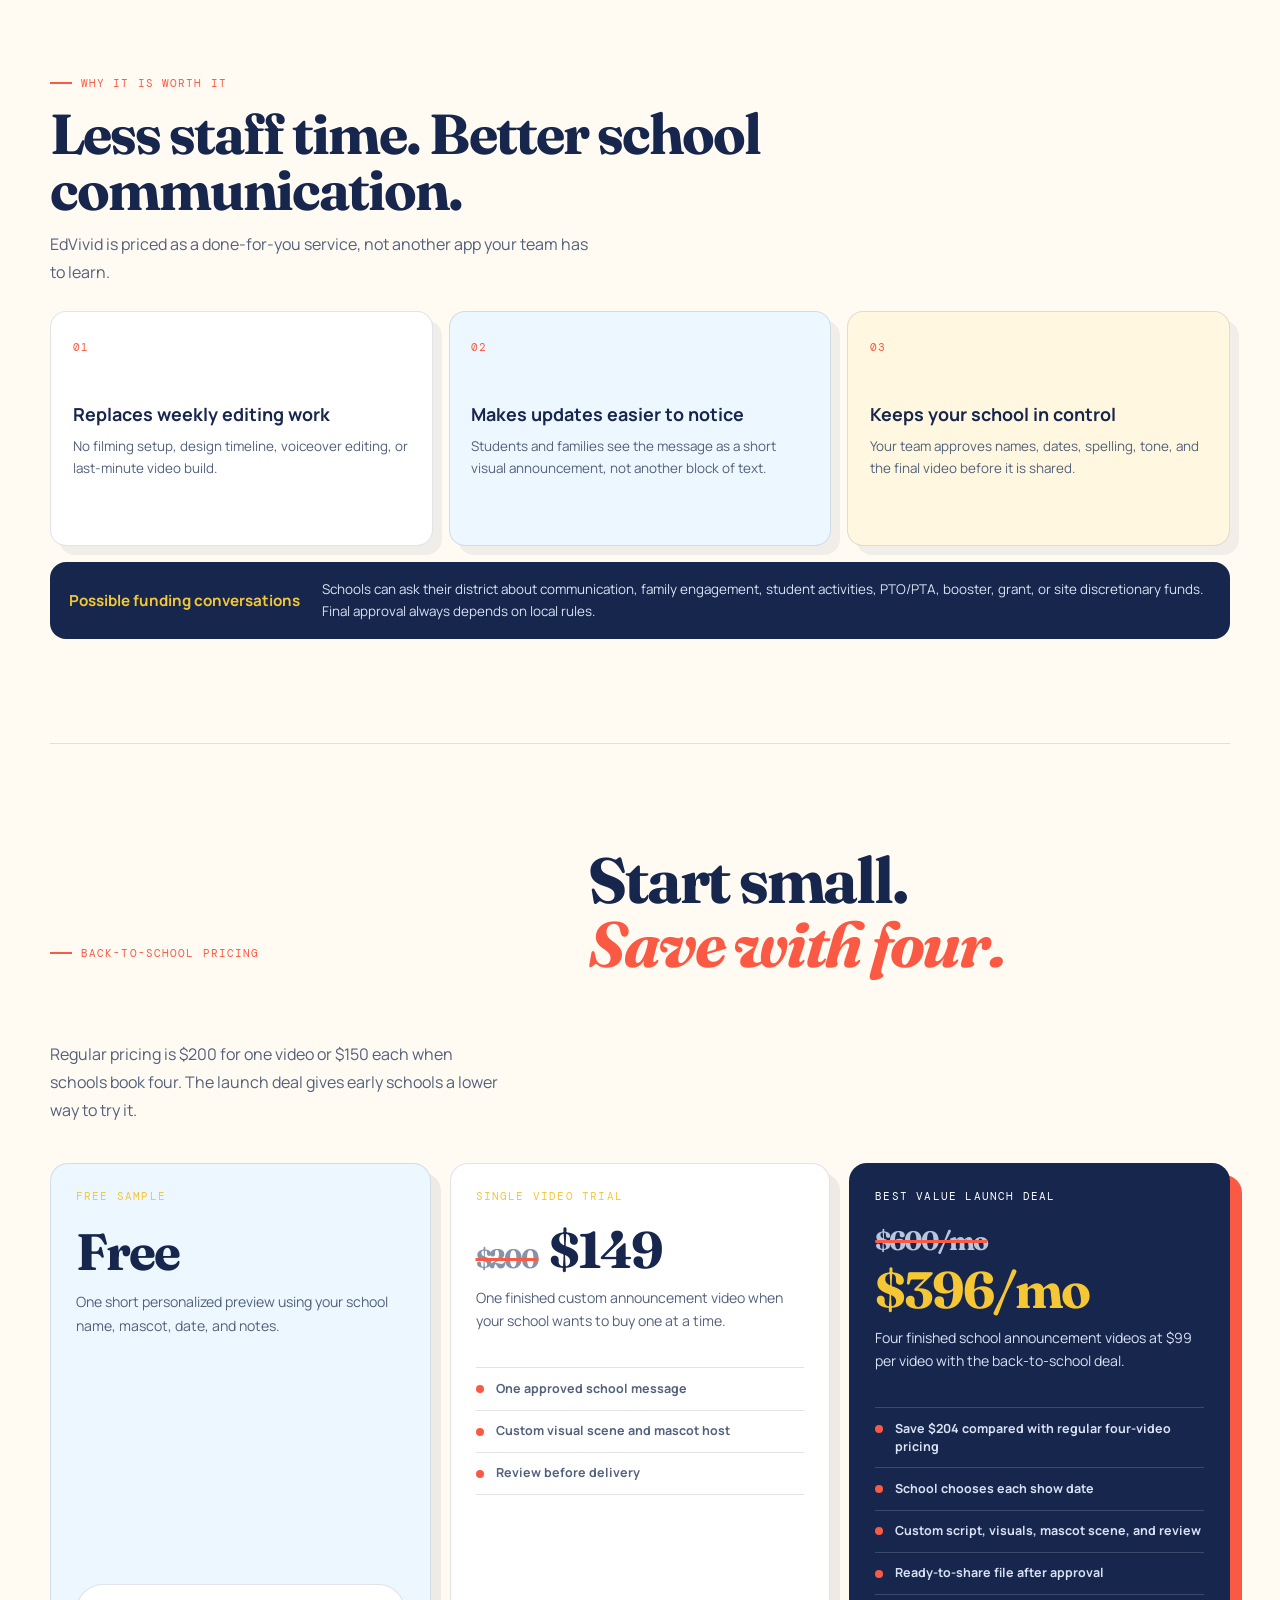
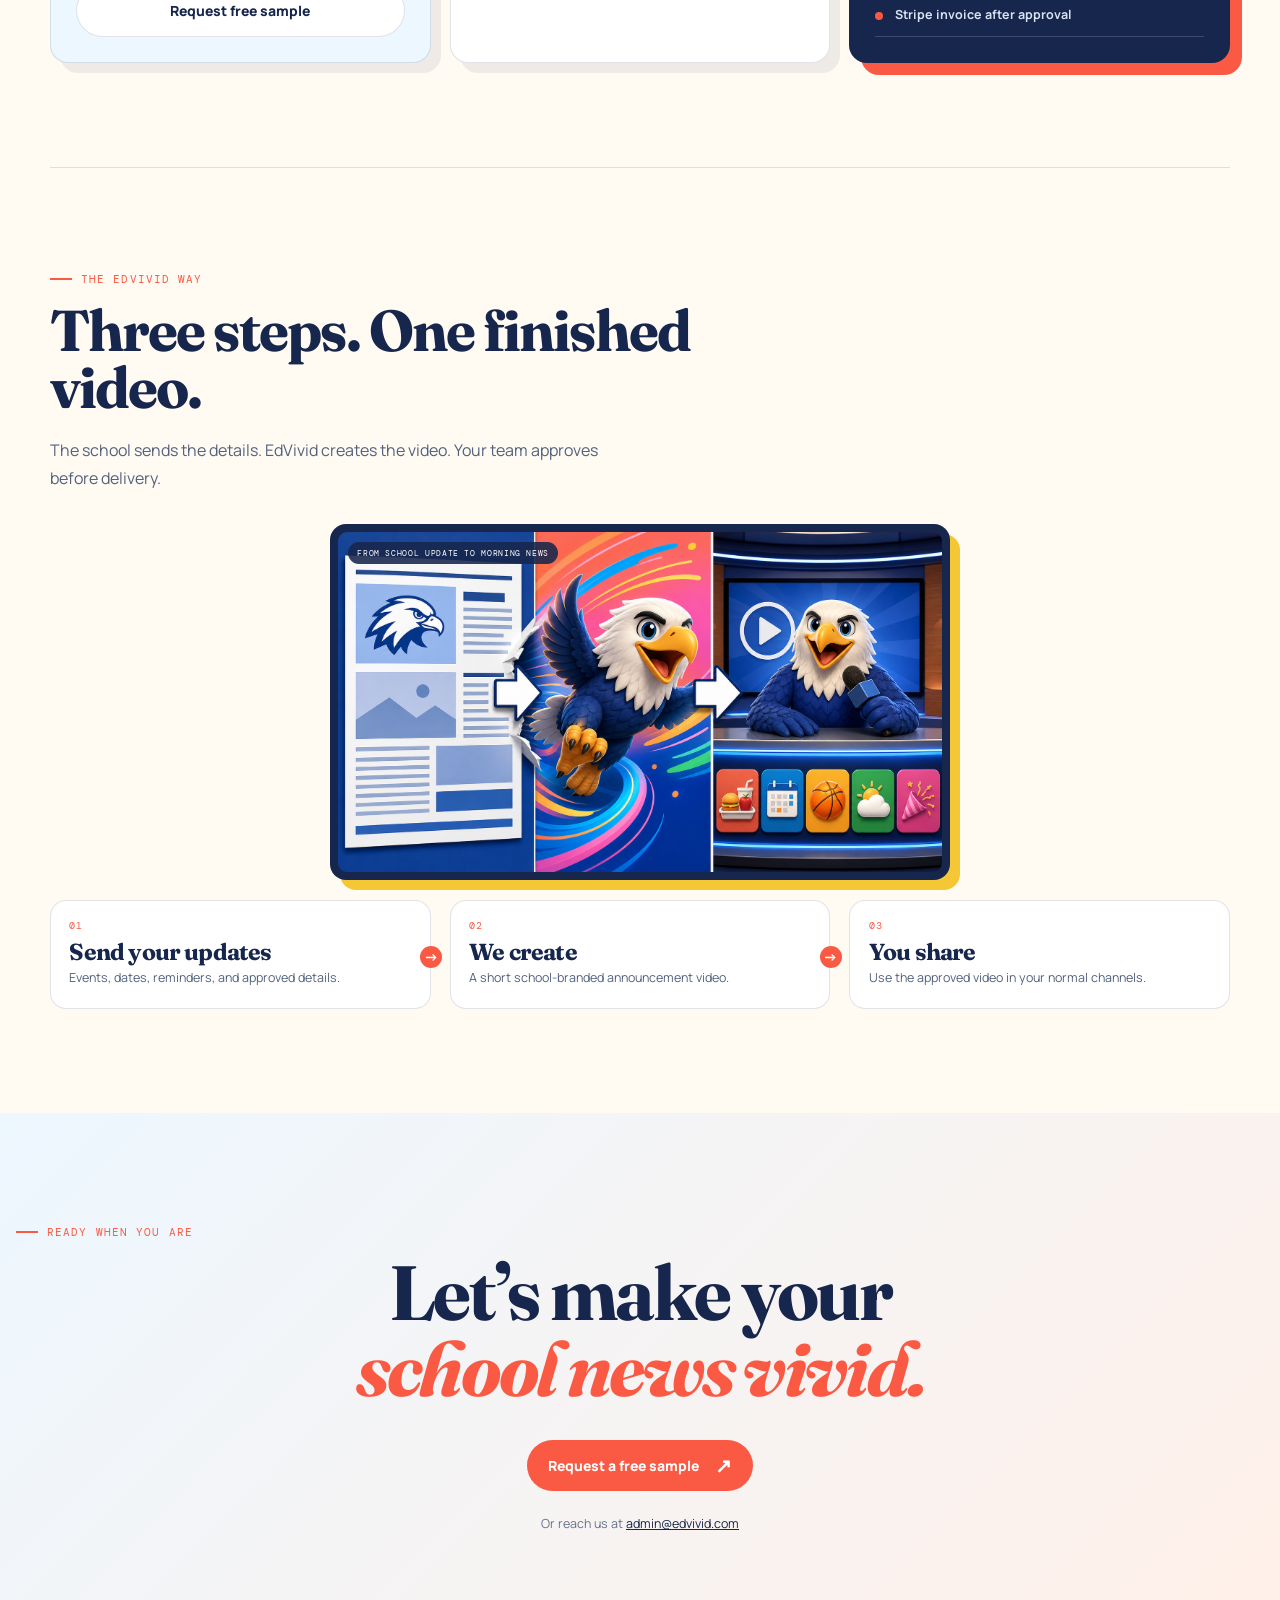
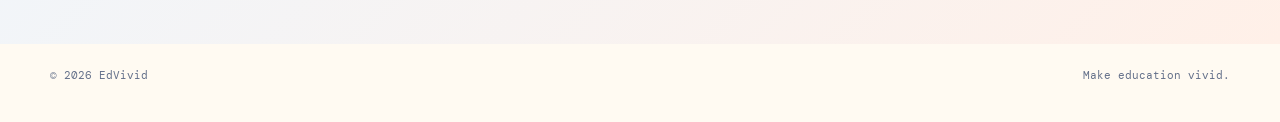
==== commit 99b3c902: "Add full example video embed" ====
--- a/index.html
+++ b/index.html
@@ -96,13 +96,24 @@
           <div class="film-heading">
             <p class="eyebrow"><span></span> See examples here</p>
             <h2 id="examples-title">See what a school update can become.</h2>
-            <p>A quick sample of how EdVivid turns school details into a finished announcement video students and families can understand fast.</p>
-          </div>
-          <div class="film-frame">
-            <video autoplay loop muted controls playsinline preload="metadata" poster="school-news-preview.png" aria-label="Sample EdVivid school announcement video">
-              <source src="edvivid-commercial.mp4" type="video/mp4" />
-              Your browser does not support video playback.
-            </video>
+            <p>Watch a quick sample, then view a full example of how school details can become a finished announcement video students and families can understand fast.</p>
+          </div>
+          <div class="examples-grid">
+            <div class="film-frame">
+              <video autoplay loop muted controls playsinline preload="metadata" poster="school-news-preview.png" aria-label="Sample EdVivid school announcement video">
+                <source src="edvivid-commercial.mp4" type="video/mp4" />
+                Your browser does not support video playback.
+              </video>
+            </div>
+            <div class="film-frame full-example-frame">
+              <iframe
+                src="https://www.youtube.com/embed/QvRjMoqDP8M?rel=0"
+                title="Full EdVivid school announcement example"
+                allow="accelerometer; autoplay; clipboard-write; encrypted-media; gyroscope; picture-in-picture; web-share"
+                referrerpolicy="strict-origin-when-cross-origin"
+                allowfullscreen>
+              </iframe>
+            </div>
           </div>
         </section>
 
--- a/styles.css
+++ b/styles.css
@@ -63,7 +63,10 @@
 .quick-grid span { display:block; color:#52617c; font-size:.82rem; font-weight:700; line-height:1.48; }
 .film-section { display:flex; flex-direction:column; align-items:center; gap:2.4rem; padding:3.6rem 0 7rem; }.film-heading { max-width:760px; text-align:center; }.film-heading .eyebrow { justify-content:center; }.film-heading h2 { font-size:clamp(2.7rem,4.5vw,4.7rem); margin:0 0 1rem; }.film-heading > p:last-child { margin:0 auto; max-width:36rem; color:#52617c; font-size:.9rem; }.film-frame { position:relative; width:min(100%,1050px); padding:10px; background:var(--ink); border-radius:18px; box-shadow:0 22px 0 var(--yellow); }.film-frame:before { content:"PROMO / 01"; position:absolute; z-index:1; top:22px; left:22px; padding:.45rem .65rem; border-radius:999px; background:rgba(23,38,76,.86); color:white; font:.58rem "DM Mono",monospace; letter-spacing:.08em; }.film-frame iframe,.film-frame video { display:block; width:100%; aspect-ratio:16/9; border:0; border-radius:10px; background:#0b1732; object-fit:cover; }
 .examples-section { padding-top:4.2rem; }
+.examples-grid { width:100%; display:grid; grid-template-columns:1fr 1fr; gap:1.4rem; align-items:start; }
+.examples-grid .film-frame { width:100%; box-shadow:10px 12px 0 var(--yellow); }
 .examples-section .film-frame:before { content:"SAMPLE VIDEO / 01"; }
+.examples-section .full-example-frame:before { content:"FULL EXAMPLE / 02"; background:rgba(23,38,76,.9); }
 .testimonials-section { display:grid; grid-template-columns:.9fr 1.1fr; gap:5rem; align-items:center; padding:0 0 7rem; }.testimonials-heading h2 { font-size:clamp(2.8rem,4.4vw,4.8rem); margin:0 0 1.2rem; }.testimonials-heading > p:last-child { max-width:34rem; margin:0; color:#52617c; line-height:1.75; font-size:.92rem; }.testimonial-grid { display:grid; gap:1.1rem; position:relative; }.testimonial-grid:before { content:""; position:absolute; width:230px; height:230px; border-radius:50%; right:-42px; top:-54px; background:linear-gradient(135deg,#fff0e8,#e9f7ff); z-index:-1; }.testimonial-card { margin:0; padding:1.5rem; border:1px solid var(--line); border-radius:18px; background:#fff; box-shadow:10px 10px 0 rgba(23,38,76,.08); transform:rotate(-1.2deg); }.testimonial-card.featured { background:var(--ink); color:white; box-shadow:12px 12px 0 var(--coral); transform:rotate(1.5deg); }.testimonial-card blockquote { margin:0 0 1.25rem; font:800 clamp(1.35rem,2.25vw,2rem)/1.16 Manrope,sans-serif; letter-spacing:-.045em; }.testimonial-card figcaption { display:flex; align-items:center; gap:.6rem; font-weight:800; font-size:.86rem; }.testimonial-card figcaption:before { content:""; width:10px; height:10px; border-radius:50%; background:var(--coral); }.testimonial-card.featured figcaption:before { background:var(--yellow); }.testimonial-card span { color:#6d7890; font:.62rem "DM Mono",monospace; letter-spacing:.08em; text-transform:uppercase; }.testimonial-card.featured span { color:#d9e2f4; }
 .why-video-section { display:grid; grid-template-columns:1.2fr .8fr; align-items:center; gap:6vw; padding:0 0 7rem; }.why-video-frame { position:relative; background:var(--coral); padding:10px; border-radius:18px; box-shadow:-16px 16px 0 var(--blue); }.why-video-frame video { display:block; width:100%; max-height:570px; object-fit:contain; border-radius:10px; background:#111d3b; }.video-stamp { position:absolute; z-index:1; right:22px; top:22px; padding:.45rem .65rem; border-radius:999px; background:rgba(250,90,67,.9); color:white; font:.58rem "DM Mono",monospace; letter-spacing:.08em; }.why-video-copy h2 { font-size:clamp(2.8rem,4.5vw,4.7rem); margin-bottom:1.3rem; }.why-video-copy > p:last-child { color:#52617c; line-height:1.75; }
 .insight-section { padding:0 0 7.5rem; }.insight-details { border-top:1px solid var(--line); border-bottom:1px solid var(--line); }.insight-details summary { display:flex; align-items:center; justify-content:space-between; gap:1rem; padding:1.2rem 0; color:var(--ink); cursor:pointer; list-style:none; font:700 clamp(1.3rem,2.2vw,1.85rem) Fraunces,serif; letter-spacing:-.04em; }.insight-details summary::-webkit-details-marker { display:none; }.insight-details summary span { color:var(--coral); font:2rem/1 Manrope,sans-serif; transition:transform .2s ease; }.insight-details[open] summary span { transform:rotate(45deg); }.insight-content { padding:0 0 1.5rem; }.insight-content > p { max-width:37rem; margin:0 0 1.4rem; color:#52617c; line-height:1.75; }.insight-graphic { display:block; position:relative; overflow:hidden; border:1px solid var(--line); border-radius:18px; background:#eaf5fc; box-shadow:16px 16px 0 var(--yellow); color:var(--ink); text-decoration:none; }.insight-graphic img { display:block; width:100%; height:auto; transition:transform .35s ease; }.insight-graphic span { position:absolute; right:1rem; bottom:1rem; display:inline-flex; align-items:center; gap:.65rem; padding:.65rem .85rem; border-radius:100px; background:rgba(23,38,76,.9); color:white; font:.65rem "DM Mono",monospace; letter-spacing:.05em; opacity:0; transform:translateY(8px); transition:opacity .2s ease,transform .2s ease; }.insight-graphic:hover img { transform:scale(1.015); }.insight-graphic:hover span,.insight-graphic:focus-visible span { opacity:1; transform:translateY(0); }.insight-graphic:focus-visible { outline:3px solid var(--coral); outline-offset:5px; }
@@ -125,7 +128,7 @@
 .help-bot-prompts button:hover { border-color:rgba(250,90,67,.45); background:#fff0e7; }
 .help-bot-cta { display:flex; min-height:50px; align-items:center; justify-content:center; color:#fff; background:var(--coral); text-decoration:none; font-weight:800; }
 .schools-hero { min-height:570px; display:grid; grid-template-columns:.95fr 1.05fr; gap:5vw; align-items:center; padding:4.5rem 0 5rem; }.schools-hero h1 { font-size:clamp(3.8rem,6vw,6.4rem); }.schools-hero > div > p:last-of-type { max-width:34rem; color:#52617c; line-height:1.75; }.schools-hero .button { margin-top:1.5rem; }.schools-hero-art { padding:10px; background:var(--ink); border-radius:20px; box-shadow:16px 16px 0 var(--yellow); transform:rotate(2deg); }.schools-hero-art img { display:block; width:100%; border-radius:12px; }.schools-offers { padding:6rem 0; border-top:1px solid var(--line); }.schools-heading { max-width:46rem; margin-bottom:2.5rem; }.schools-heading h2,.schools-handoff h2,.schools-expectations h2,.schools-faq h2 { font-size:clamp(2.8rem,4.7vw,5rem); margin:0; }.schools-offer-grid { display:grid; grid-template-columns:repeat(2,1fr); gap:1.2rem; }.schools-offer-grid article { min-height:260px; padding:1.7rem; border-radius:16px; background:#e9f7ff; }.schools-offer-grid article+article { background:#fff0e7; }.schools-offer-grid span,.handoff-grid b { color:var(--coral); font:.68rem "DM Mono",monospace; letter-spacing:.1em; }.schools-offer-grid h3 { margin:3.5rem 0 .7rem; font:700 2.25rem/.92 Fraunces,serif; letter-spacing:-.06em; }.schools-offer-grid p { max-width:28rem; margin:0; color:#52617c; font-size:.88rem; line-height:1.65; }.schools-handoff { padding:6rem 0; text-align:center; background:var(--ink); color:white; width:100%; }.schools-handoff .eyebrow { justify-content:center; color:var(--yellow); }.schools-handoff h2 { max-width:49rem; margin-inline:auto; }.schools-handoff h2 em { color:#fff; }.handoff-grid { width:min(1180px,calc(100% - 3rem)); margin:3rem auto 0; display:grid; grid-template-columns:repeat(3,1fr); gap:1.2rem; text-align:left; }.handoff-grid article { position:relative; padding:1.35rem; border:1px solid rgba(255,255,255,.19); border-radius:14px; }.handoff-grid article+article:before { content:"→"; position:absolute; top:42%; left:-1.83rem; width:1.3rem; height:1.3rem; display:grid; place-items:center; border-radius:50%; background:var(--coral); color:#fff; }.handoff-grid b { color:var(--yellow); }.handoff-grid h3 { margin:.7rem 0 .5rem; font:700 1.42rem/.95 Fraunces,serif; letter-spacing:-.05em; }.handoff-grid p { margin:0; color:#d9e2f4; font-size:.8rem; line-height:1.6; }.schools-expectations { display:grid; grid-template-columns:.82fr 1.18fr; gap:7vw; padding:6rem 0; }.expectation-list { border-top:1px solid var(--line); }.expectation-list p { margin:0; padding:1.25rem 0; border-bottom:1px solid var(--line); color:#52617c; line-height:1.65; font-size:.88rem; }.expectation-list b { color:var(--ink); display:block; margin-bottom:.2rem; }.schools-faq { max-width:800px; padding:5rem 0 6rem; }.schools-faq h2 { margin-bottom:2rem; }.schools-faq details { border-top:1px solid var(--line); }.schools-faq details:last-child { border-bottom:1px solid var(--line); }.schools-faq summary { display:flex; justify-content:space-between; align-items:center; gap:1rem; padding:1.1rem 0; cursor:pointer; list-style:none; font-weight:800; font-size:.95rem; }.schools-faq summary::-webkit-details-marker { display:none; }.schools-faq summary span { color:var(--coral); font-size:1.5rem; font-weight:400; }.schools-faq details[open] summary span { transform:rotate(45deg); }.schools-faq details p { max-width:42rem; margin:0 0 1.2rem; color:#52617c; font-size:.86rem; line-height:1.65; }.schools-closing { margin-top:0; }
-@media (max-width:760px) { .topbar,main>section,footer { width:min(100% - 2rem,1180px); }.nav-links a:not(.nav-contact) { display:none; }.hero,.film-section,.testimonials-section,.why-video-section,.monthly-section,.pricing-heading,.pricing-grid,.quick-section { grid-template-columns:1fr; gap:2.5rem; }.hero { padding:2rem 0 3.5rem; }.hero-benefits,.quick-grid { grid-template-columns:1fr; }.hero-benefits div { min-height:0; }.mobile-motion { display:block; grid-column:1; border:1px solid var(--line); border-radius:18px; padding:6px; background:#fff; box-shadow:0 16px 32px rgba(23,38,76,.12); }.desktop-motion { display:none; }.hero-art { min-height:340px; }.lesson-window { width:calc(100% - 2.3rem); }.lesson-content { height:230px; }.lesson-title { font-size:2.2rem; }.orbit-one { width:300px;height:300px; }.orbit-two { width:210px;height:210px;right:55px; }.proof-strip { grid-template-columns:1fr; margin-top:0; }.proof-strip div { grid-template-columns:1fr; }.intro-strip { display:block; }.intro-strip div { margin-top:.7rem; overflow:auto; }.intro-strip span { white-space:nowrap; }.quick-section { padding:1rem 0 4.5rem; }.quick-grid article { min-height:0; }.quick-grid b { margin-bottom:.8rem; }.film-section { padding:4.5rem 0; }.film-frame { box-shadow:10px 10px 0 var(--yellow); }.testimonials-section { padding:0 0 5rem; }.testimonial-grid:before { right:-70px; top:-35px; }.testimonial-card,.testimonial-card.featured { transform:none; }.why-video-section { padding:0 0 5rem; }.why-video-frame { box-shadow:-10px 10px 0 var(--blue); }.insight-section { padding:0 0 5rem; }.insight-graphic { border-radius:12px; box-shadow:9px 9px 0 var(--yellow); }.insight-graphic span { position:static; display:flex; justify-content:center; border-radius:0; opacity:1; transform:none; font-size:.6rem; }.section-heading { display:block; }.section-heading h2 { margin-top:1.5rem; }.services-grid,.process-flow { grid-template-columns:1fr; }.service-card { min-height:255px; }.process-flow { gap:2.1rem; }.process-flow li+li:before { top:-1.73rem; left:calc(50% - .7rem); transform:rotate(90deg); }.monthly-section { padding:0 0 5rem; }.monthly-card { padding:1.6rem; box-shadow:10px 10px 0 var(--coral); }.pricing-section { padding:4.5rem 0; }.price-card { min-height:0; }.closing { width:100%; }.closing { padding:5rem 1rem; }.help-bot { right:14px; bottom:14px; } }
+@media (max-width:760px) { .topbar,main>section,footer { width:min(100% - 2rem,1180px); }.nav-links a:not(.nav-contact) { display:none; }.hero,.film-section,.testimonials-section,.why-video-section,.monthly-section,.pricing-heading,.pricing-grid,.quick-section { grid-template-columns:1fr; gap:2.5rem; }.hero { padding:2rem 0 3.5rem; }.hero-benefits,.quick-grid,.examples-grid { grid-template-columns:1fr; }.hero-benefits div { min-height:0; }.mobile-motion { display:block; grid-column:1; border:1px solid var(--line); border-radius:18px; padding:6px; background:#fff; box-shadow:0 16px 32px rgba(23,38,76,.12); }.desktop-motion { display:none; }.hero-art { min-height:340px; }.lesson-window { width:calc(100% - 2.3rem); }.lesson-content { height:230px; }.lesson-title { font-size:2.2rem; }.orbit-one { width:300px;height:300px; }.orbit-two { width:210px;height:210px;right:55px; }.proof-strip { grid-template-columns:1fr; margin-top:0; }.proof-strip div { grid-template-columns:1fr; }.intro-strip { display:block; }.intro-strip div { margin-top:.7rem; overflow:auto; }.intro-strip span { white-space:nowrap; }.quick-section { padding:1rem 0 4.5rem; }.quick-grid article { min-height:0; }.quick-grid b { margin-bottom:.8rem; }.film-section { padding:4.5rem 0; }.film-frame { box-shadow:10px 10px 0 var(--yellow); }.testimonials-section { padding:0 0 5rem; }.testimonial-grid:before { right:-70px; top:-35px; }.testimonial-card,.testimonial-card.featured { transform:none; }.why-video-section { padding:0 0 5rem; }.why-video-frame { box-shadow:-10px 10px 0 var(--blue); }.insight-section { padding:0 0 5rem; }.insight-graphic { border-radius:12px; box-shadow:9px 9px 0 var(--yellow); }.insight-graphic span { position:static; display:flex; justify-content:center; border-radius:0; opacity:1; transform:none; font-size:.6rem; }.section-heading { display:block; }.section-heading h2 { margin-top:1.5rem; }.services-grid,.process-flow { grid-template-columns:1fr; }.service-card { min-height:255px; }.process-flow { gap:2.1rem; }.process-flow li+li:before { top:-1.73rem; left:calc(50% - .7rem); transform:rotate(90deg); }.monthly-section { padding:0 0 5rem; }.monthly-card { padding:1.6rem; box-shadow:10px 10px 0 var(--coral); }.pricing-section { padding:4.5rem 0; }.price-card { min-height:0; }.closing { width:100%; }.closing { padding:5rem 1rem; }.help-bot { right:14px; bottom:14px; } }
 @media (max-width:760px) { .schools-hero,.schools-expectations { grid-template-columns:1fr; gap:2.5rem; }.schools-hero { min-height:auto; padding:2rem 0 4rem; }.schools-hero-art { box-shadow:10px 10px 0 var(--yellow); }.schools-offers,.schools-expectations,.schools-faq { padding:4.5rem 0; }.schools-offer-grid,.handoff-grid { grid-template-columns:1fr; }.schools-offer-grid article { min-height:210px; }.schools-offer-grid h3 { margin-top:2.4rem; }.schools-handoff { padding:4.5rem 1rem; }.handoff-grid { width:100%; gap:2.1rem; }.handoff-grid article+article:before { top:-1.73rem; left:calc(50% - .65rem); transform:rotate(90deg); }.schools-closing { margin-inline:calc((100% - 100vw) / 2); width:100vw; } }
 @media (max-width:760px) { h1 { font-size:clamp(3rem,15vw,4.4rem); }.hero-art { min-height:auto; padding-top:0; }.hero-video-card { box-shadow:0 12px 0 var(--ink),0 18px 30px rgba(23,38,76,.16); }.hero-mini-proof { width:100%; grid-template-columns:1fr; }.hero-mini-proof span { min-height:38px; } }
 
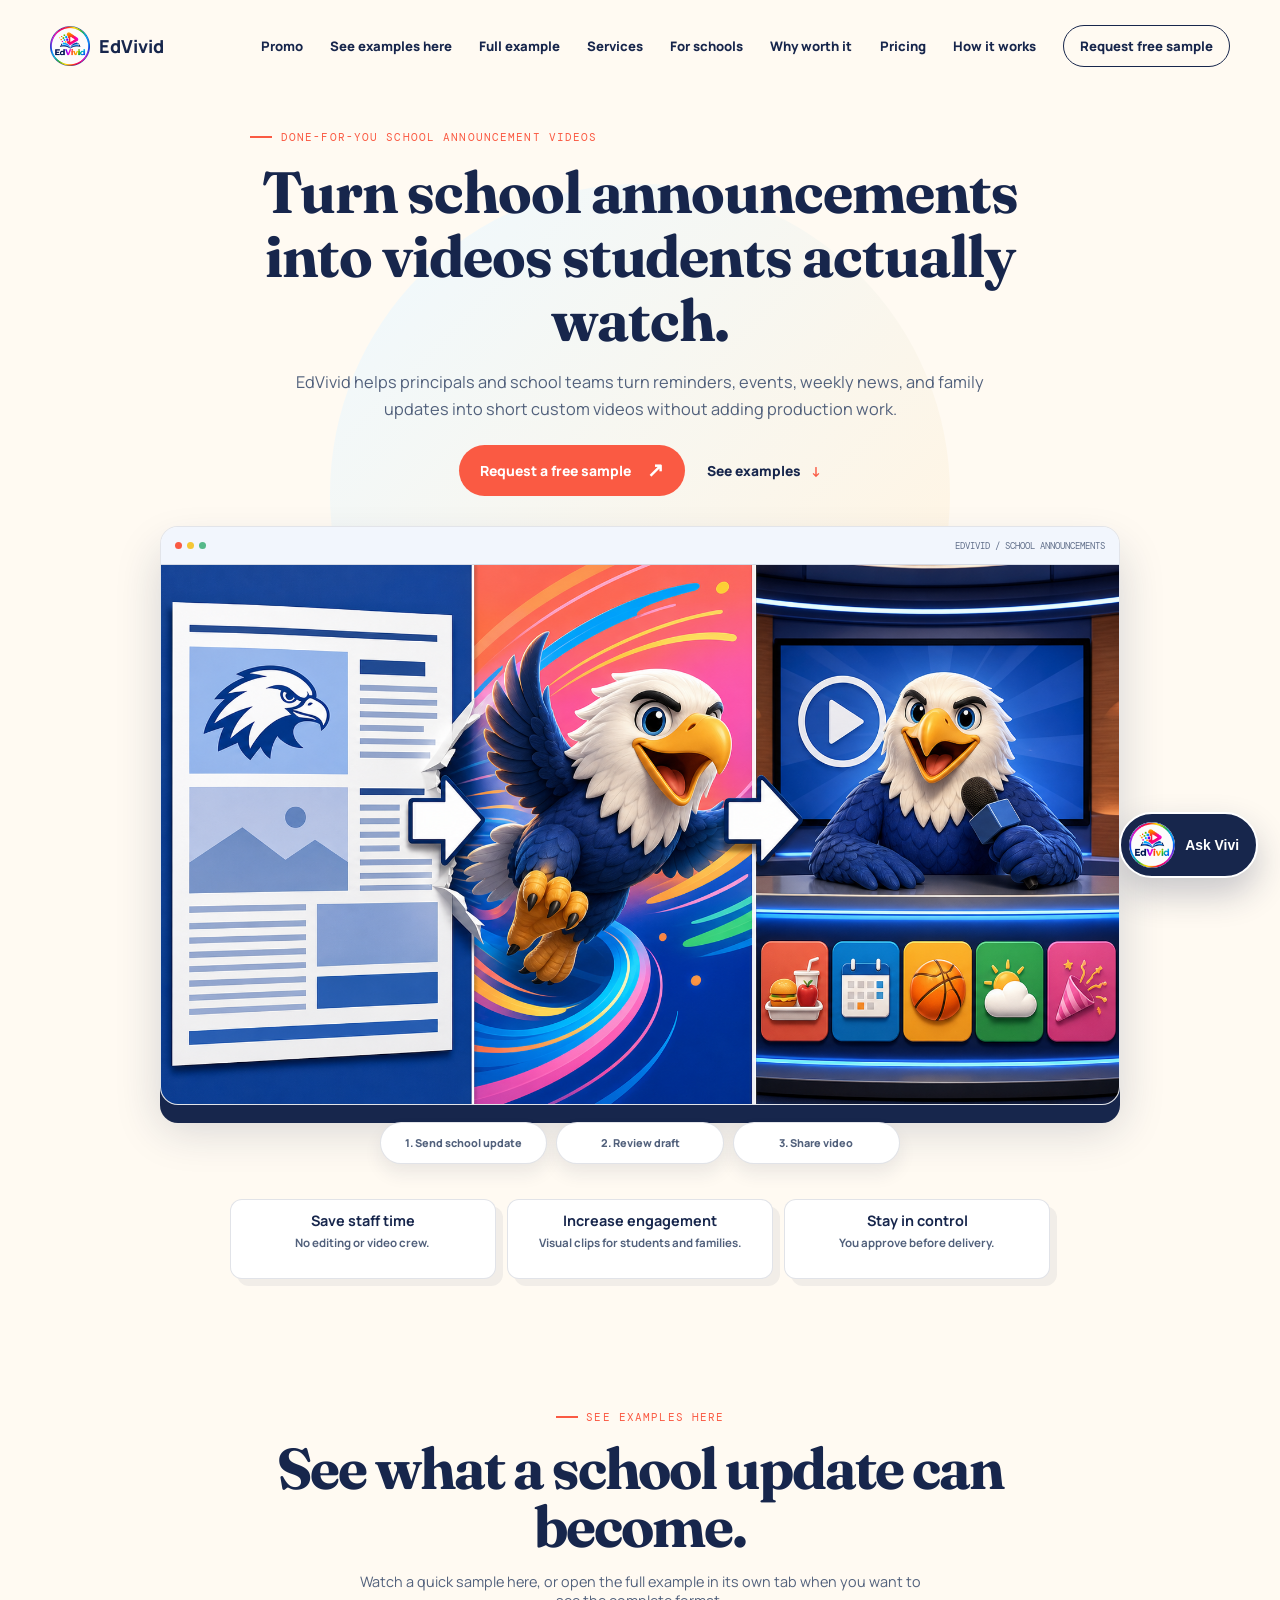
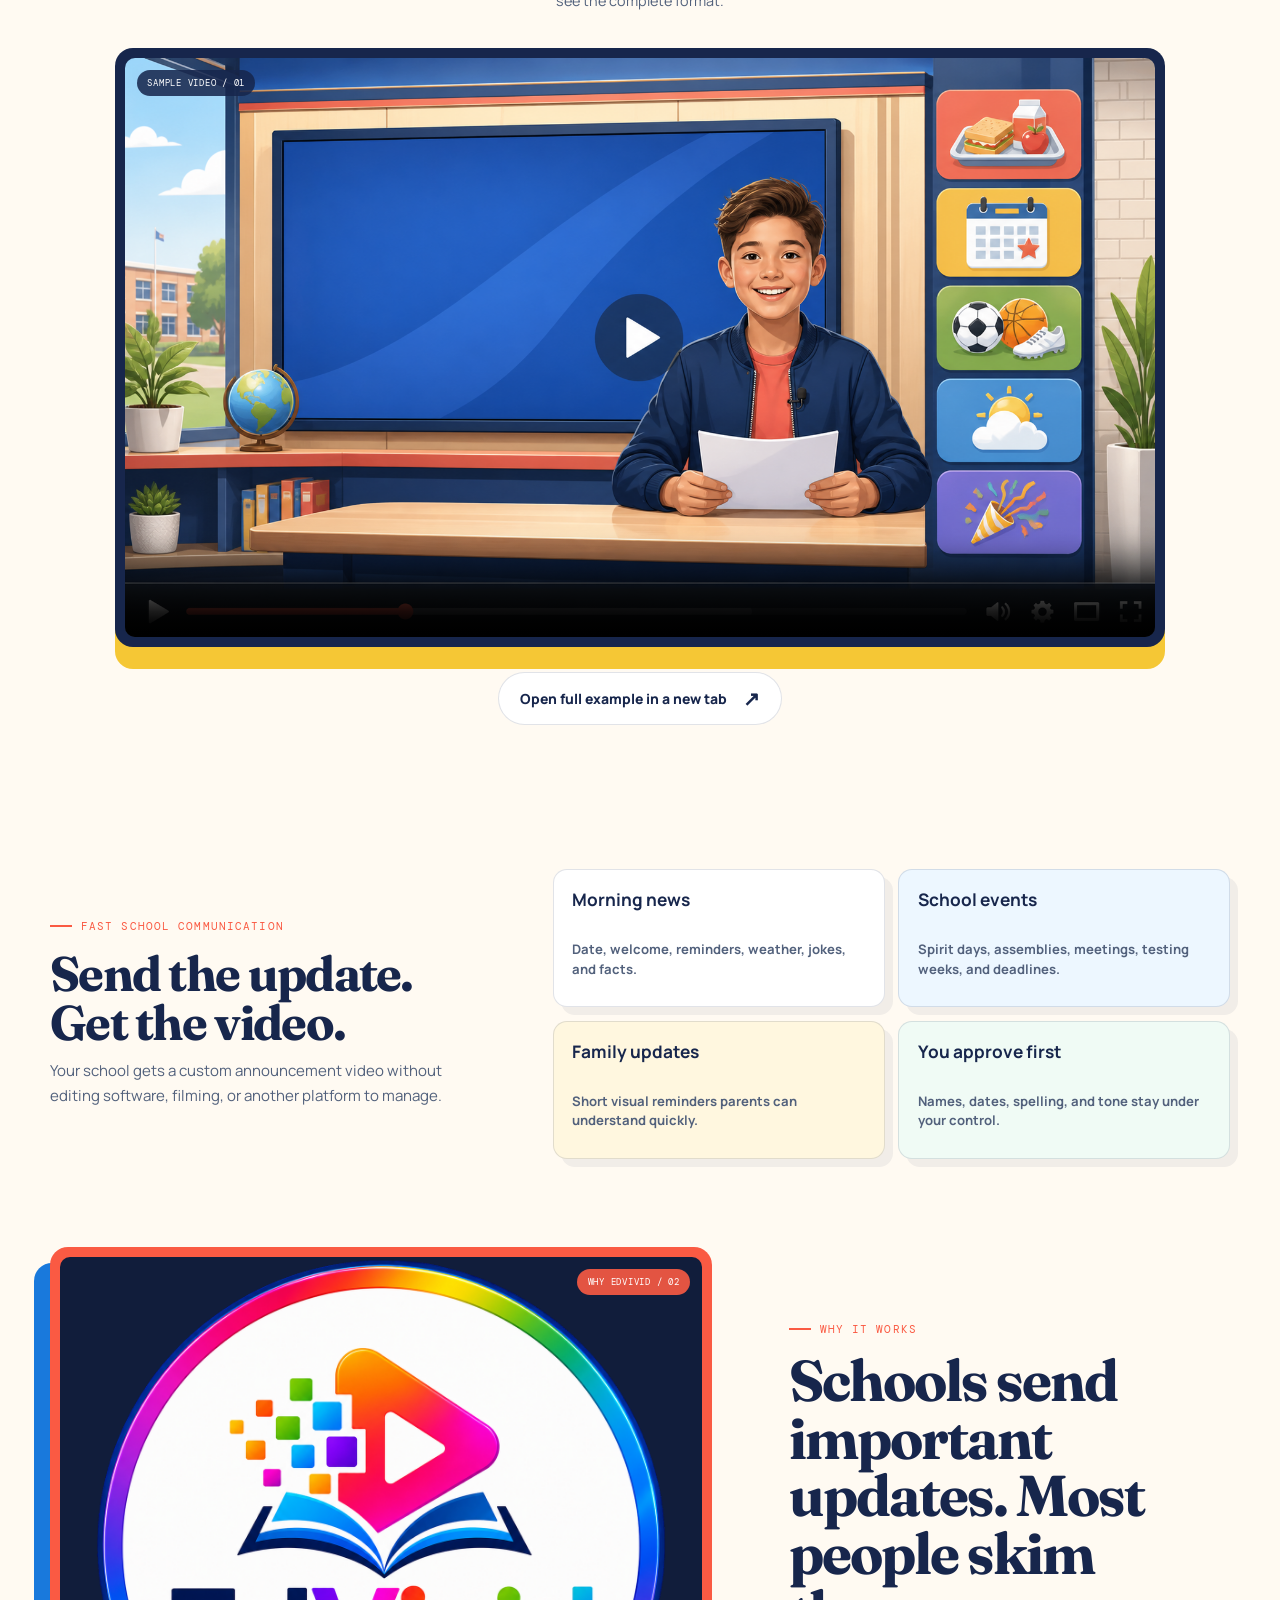
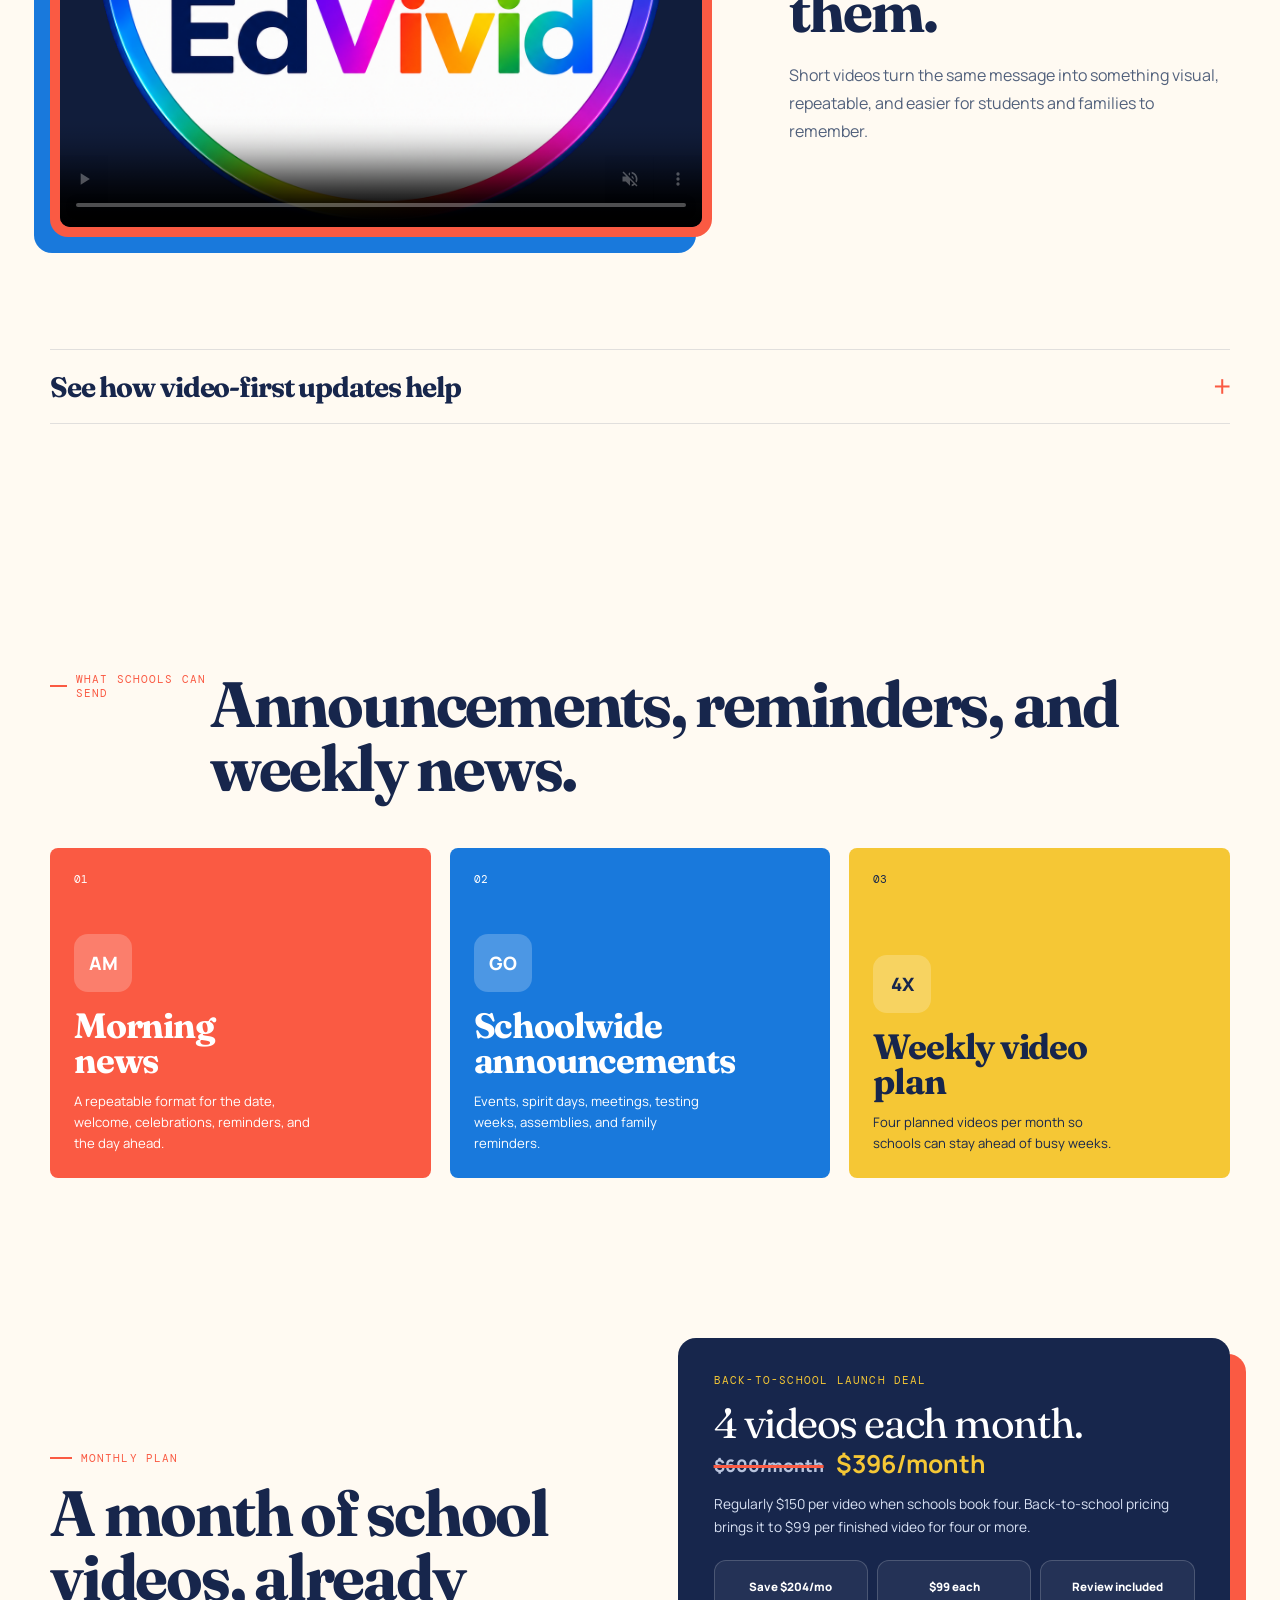
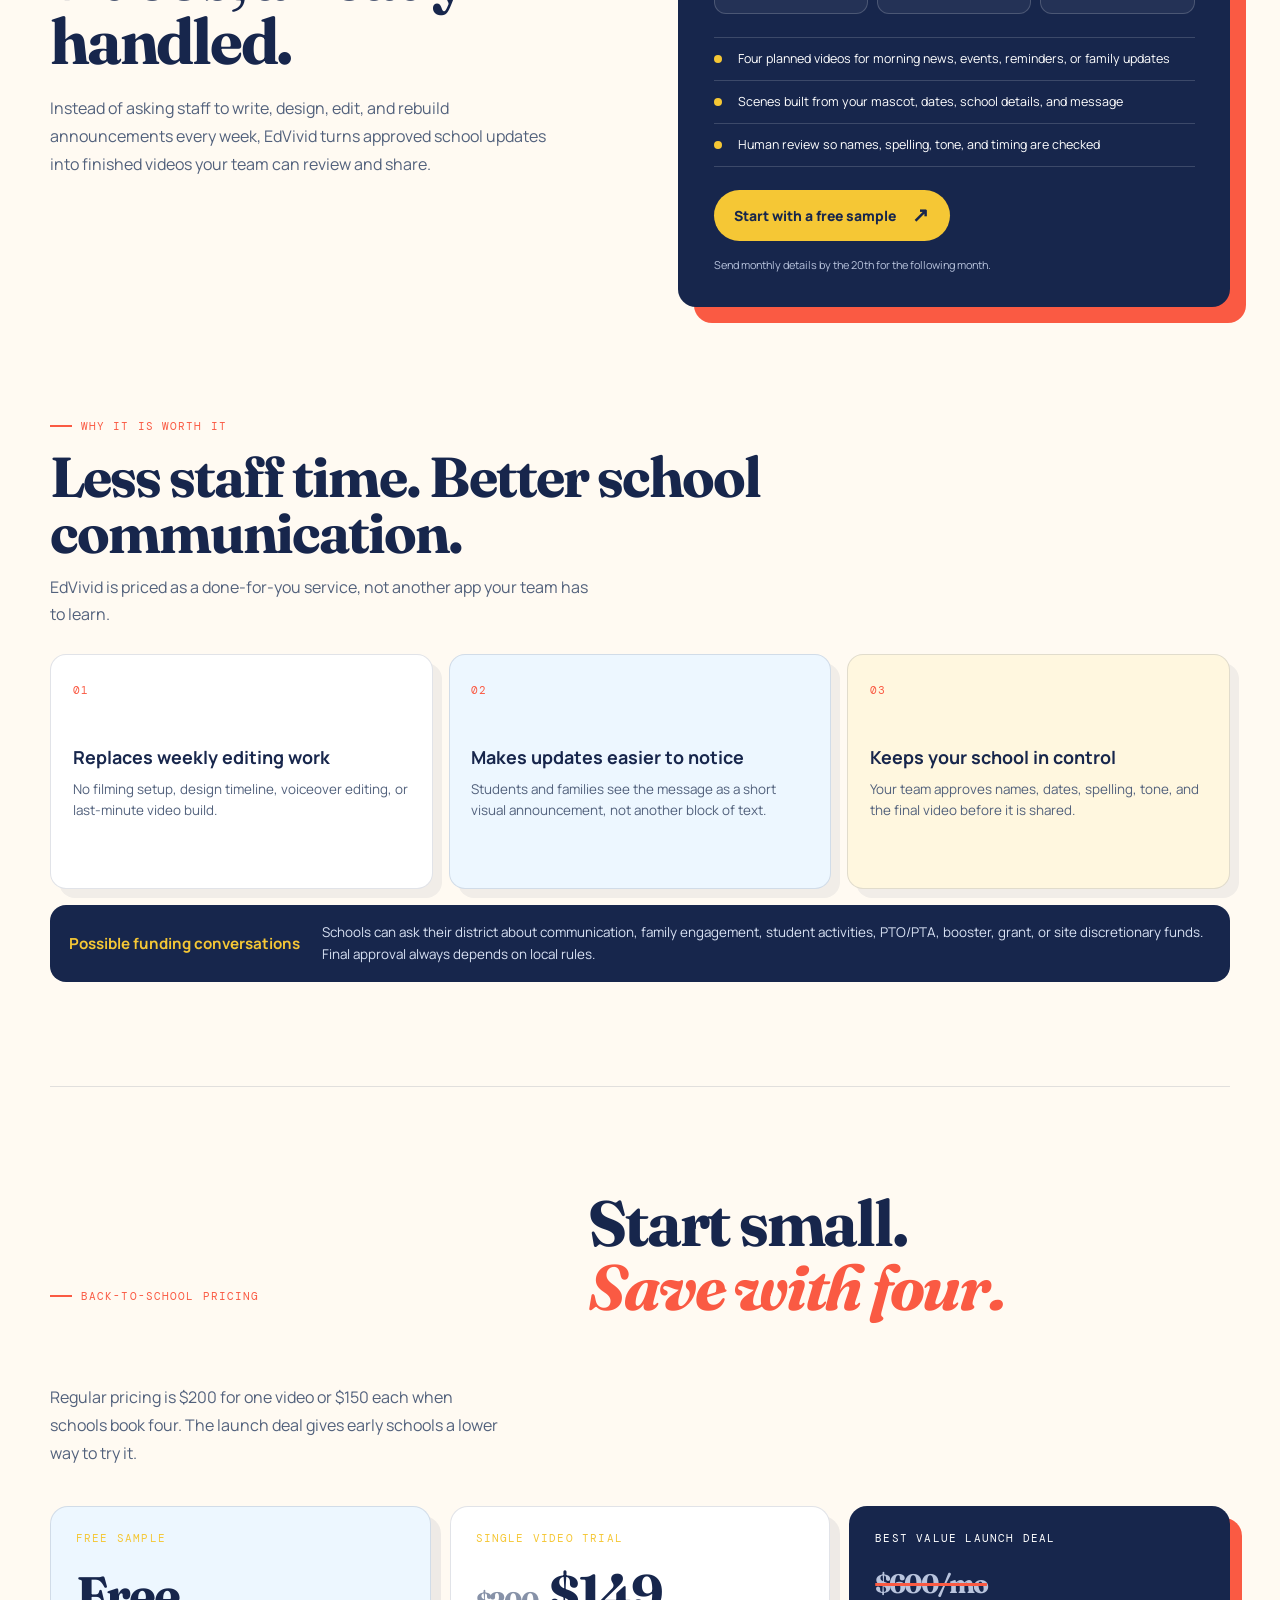
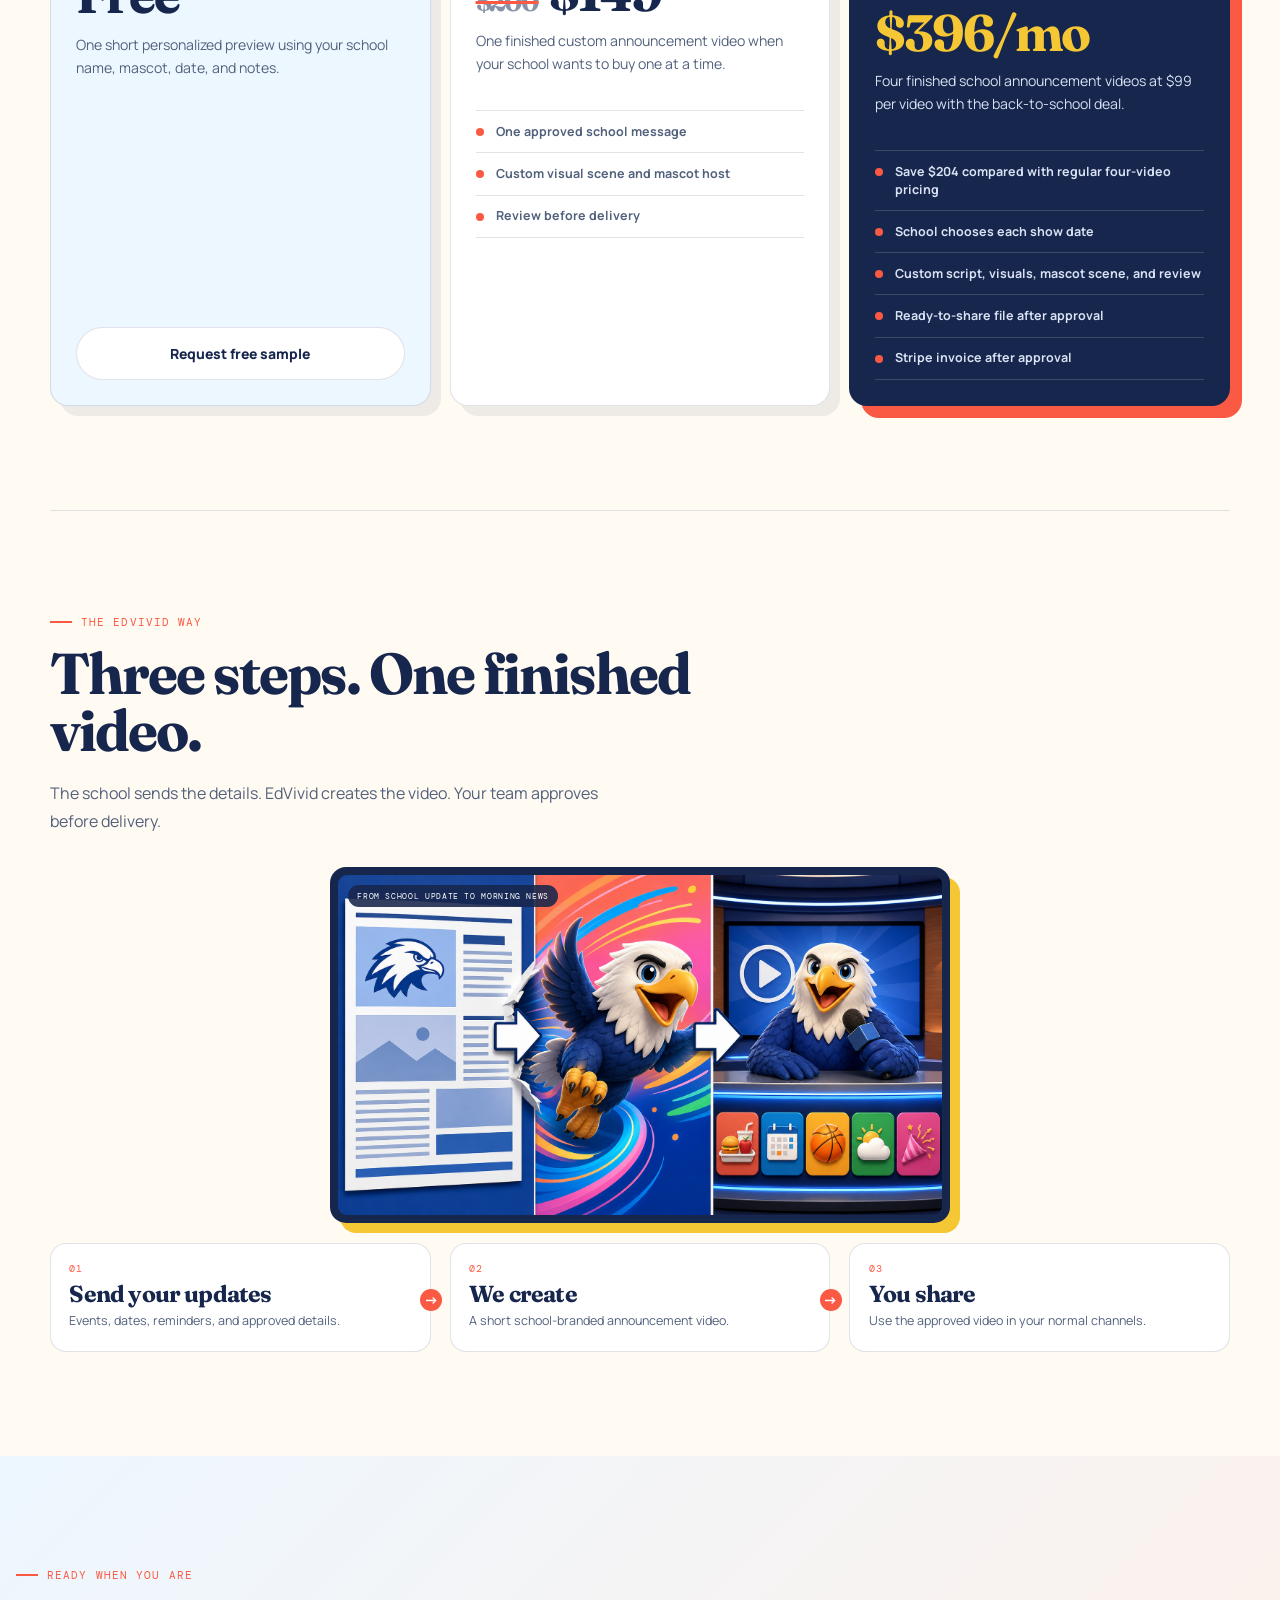
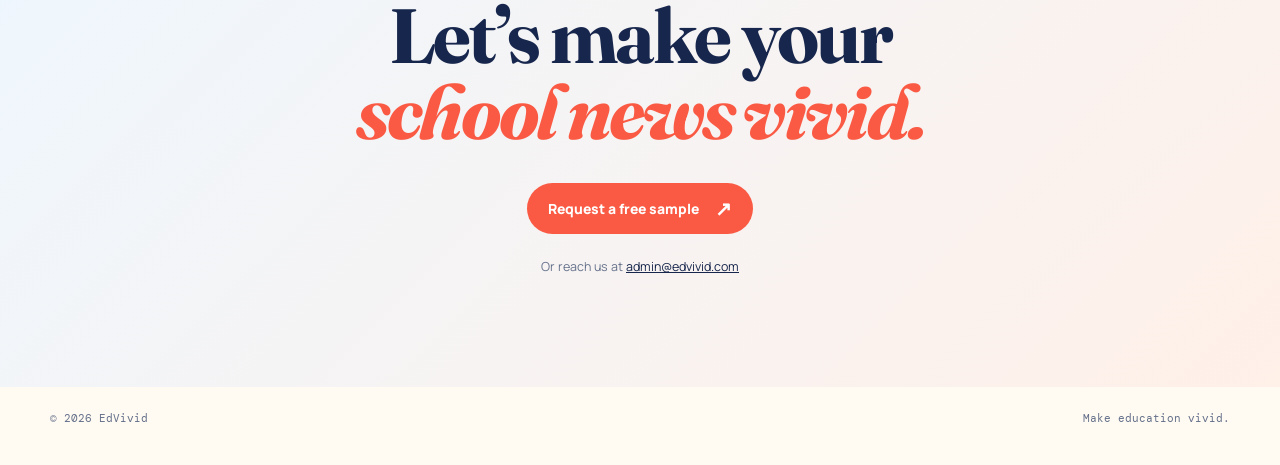
==== commit b9584713: "Move full example to separate tab" ====
--- a/index.html
+++ b/index.html
@@ -45,6 +45,7 @@
         <nav class="nav-links" aria-label="Main navigation">
           <a href="#top">Promo</a>
           <a href="#examples">See examples here</a>
+          <a href="https://www.youtube.com/watch?v=QvRjMoqDP8M&amp;themeRefresh=1" target="_blank" rel="noopener">Full example</a>
           <a href="#work">Services</a>
           <a href="for-schools.html">For schools</a>
           <a href="#worth">Why worth it</a>
@@ -96,25 +97,15 @@
           <div class="film-heading">
             <p class="eyebrow"><span></span> See examples here</p>
             <h2 id="examples-title">See what a school update can become.</h2>
-            <p>Watch a quick sample, then view a full example of how school details can become a finished announcement video students and families can understand fast.</p>
-          </div>
-          <div class="examples-grid">
-            <div class="film-frame">
-              <video autoplay loop muted controls playsinline preload="metadata" poster="school-news-preview.png" aria-label="Sample EdVivid school announcement video">
-                <source src="edvivid-commercial.mp4" type="video/mp4" />
-                Your browser does not support video playback.
-              </video>
-            </div>
-            <div class="film-frame full-example-frame">
-              <iframe
-                src="https://www.youtube.com/embed/QvRjMoqDP8M?rel=0"
-                title="Full EdVivid school announcement example"
-                allow="accelerometer; autoplay; clipboard-write; encrypted-media; gyroscope; picture-in-picture; web-share"
-                referrerpolicy="strict-origin-when-cross-origin"
-                allowfullscreen>
-              </iframe>
-            </div>
-          </div>
+            <p>Watch a quick sample here, or open the full example in its own tab when you want to see the complete format.</p>
+          </div>
+          <div class="film-frame">
+            <video autoplay loop muted controls playsinline preload="metadata" poster="school-news-preview.png" aria-label="Sample EdVivid school announcement video">
+              <source src="edvivid-commercial.mp4" type="video/mp4" />
+              Your browser does not support video playback.
+            </video>
+          </div>
+          <a class="button outline examples-full-link" href="https://www.youtube.com/watch?v=QvRjMoqDP8M&amp;themeRefresh=1" target="_blank" rel="noopener">Open full example in a new tab <span aria-hidden="true">↗</span></a>
         </section>
 
         <section class="quick-section" aria-labelledby="quick-title">
--- a/styles.css
+++ b/styles.css
@@ -63,10 +63,8 @@
 .quick-grid span { display:block; color:#52617c; font-size:.82rem; font-weight:700; line-height:1.48; }
 .film-section { display:flex; flex-direction:column; align-items:center; gap:2.4rem; padding:3.6rem 0 7rem; }.film-heading { max-width:760px; text-align:center; }.film-heading .eyebrow { justify-content:center; }.film-heading h2 { font-size:clamp(2.7rem,4.5vw,4.7rem); margin:0 0 1rem; }.film-heading > p:last-child { margin:0 auto; max-width:36rem; color:#52617c; font-size:.9rem; }.film-frame { position:relative; width:min(100%,1050px); padding:10px; background:var(--ink); border-radius:18px; box-shadow:0 22px 0 var(--yellow); }.film-frame:before { content:"PROMO / 01"; position:absolute; z-index:1; top:22px; left:22px; padding:.45rem .65rem; border-radius:999px; background:rgba(23,38,76,.86); color:white; font:.58rem "DM Mono",monospace; letter-spacing:.08em; }.film-frame iframe,.film-frame video { display:block; width:100%; aspect-ratio:16/9; border:0; border-radius:10px; background:#0b1732; object-fit:cover; }
 .examples-section { padding-top:4.2rem; }
-.examples-grid { width:100%; display:grid; grid-template-columns:1fr 1fr; gap:1.4rem; align-items:start; }
-.examples-grid .film-frame { width:100%; box-shadow:10px 12px 0 var(--yellow); }
 .examples-section .film-frame:before { content:"SAMPLE VIDEO / 01"; }
-.examples-section .full-example-frame:before { content:"FULL EXAMPLE / 02"; background:rgba(23,38,76,.9); }
+.examples-full-link { margin-top:-.85rem; }
 .testimonials-section { display:grid; grid-template-columns:.9fr 1.1fr; gap:5rem; align-items:center; padding:0 0 7rem; }.testimonials-heading h2 { font-size:clamp(2.8rem,4.4vw,4.8rem); margin:0 0 1.2rem; }.testimonials-heading > p:last-child { max-width:34rem; margin:0; color:#52617c; line-height:1.75; font-size:.92rem; }.testimonial-grid { display:grid; gap:1.1rem; position:relative; }.testimonial-grid:before { content:""; position:absolute; width:230px; height:230px; border-radius:50%; right:-42px; top:-54px; background:linear-gradient(135deg,#fff0e8,#e9f7ff); z-index:-1; }.testimonial-card { margin:0; padding:1.5rem; border:1px solid var(--line); border-radius:18px; background:#fff; box-shadow:10px 10px 0 rgba(23,38,76,.08); transform:rotate(-1.2deg); }.testimonial-card.featured { background:var(--ink); color:white; box-shadow:12px 12px 0 var(--coral); transform:rotate(1.5deg); }.testimonial-card blockquote { margin:0 0 1.25rem; font:800 clamp(1.35rem,2.25vw,2rem)/1.16 Manrope,sans-serif; letter-spacing:-.045em; }.testimonial-card figcaption { display:flex; align-items:center; gap:.6rem; font-weight:800; font-size:.86rem; }.testimonial-card figcaption:before { content:""; width:10px; height:10px; border-radius:50%; background:var(--coral); }.testimonial-card.featured figcaption:before { background:var(--yellow); }.testimonial-card span { color:#6d7890; font:.62rem "DM Mono",monospace; letter-spacing:.08em; text-transform:uppercase; }.testimonial-card.featured span { color:#d9e2f4; }
 .why-video-section { display:grid; grid-template-columns:1.2fr .8fr; align-items:center; gap:6vw; padding:0 0 7rem; }.why-video-frame { position:relative; background:var(--coral); padding:10px; border-radius:18px; box-shadow:-16px 16px 0 var(--blue); }.why-video-frame video { display:block; width:100%; max-height:570px; object-fit:contain; border-radius:10px; background:#111d3b; }.video-stamp { position:absolute; z-index:1; right:22px; top:22px; padding:.45rem .65rem; border-radius:999px; background:rgba(250,90,67,.9); color:white; font:.58rem "DM Mono",monospace; letter-spacing:.08em; }.why-video-copy h2 { font-size:clamp(2.8rem,4.5vw,4.7rem); margin-bottom:1.3rem; }.why-video-copy > p:last-child { color:#52617c; line-height:1.75; }
 .insight-section { padding:0 0 7.5rem; }.insight-details { border-top:1px solid var(--line); border-bottom:1px solid var(--line); }.insight-details summary { display:flex; align-items:center; justify-content:space-between; gap:1rem; padding:1.2rem 0; color:var(--ink); cursor:pointer; list-style:none; font:700 clamp(1.3rem,2.2vw,1.85rem) Fraunces,serif; letter-spacing:-.04em; }.insight-details summary::-webkit-details-marker { display:none; }.insight-details summary span { color:var(--coral); font:2rem/1 Manrope,sans-serif; transition:transform .2s ease; }.insight-details[open] summary span { transform:rotate(45deg); }.insight-content { padding:0 0 1.5rem; }.insight-content > p { max-width:37rem; margin:0 0 1.4rem; color:#52617c; line-height:1.75; }.insight-graphic { display:block; position:relative; overflow:hidden; border:1px solid var(--line); border-radius:18px; background:#eaf5fc; box-shadow:16px 16px 0 var(--yellow); color:var(--ink); text-decoration:none; }.insight-graphic img { display:block; width:100%; height:auto; transition:transform .35s ease; }.insight-graphic span { position:absolute; right:1rem; bottom:1rem; display:inline-flex; align-items:center; gap:.65rem; padding:.65rem .85rem; border-radius:100px; background:rgba(23,38,76,.9); color:white; font:.65rem "DM Mono",monospace; letter-spacing:.05em; opacity:0; transform:translateY(8px); transition:opacity .2s ease,transform .2s ease; }.insight-graphic:hover img { transform:scale(1.015); }.insight-graphic:hover span,.insight-graphic:focus-visible span { opacity:1; transform:translateY(0); }.insight-graphic:focus-visible { outline:3px solid var(--coral); outline-offset:5px; }
@@ -128,7 +126,7 @@
 .help-bot-prompts button:hover { border-color:rgba(250,90,67,.45); background:#fff0e7; }
 .help-bot-cta { display:flex; min-height:50px; align-items:center; justify-content:center; color:#fff; background:var(--coral); text-decoration:none; font-weight:800; }
 .schools-hero { min-height:570px; display:grid; grid-template-columns:.95fr 1.05fr; gap:5vw; align-items:center; padding:4.5rem 0 5rem; }.schools-hero h1 { font-size:clamp(3.8rem,6vw,6.4rem); }.schools-hero > div > p:last-of-type { max-width:34rem; color:#52617c; line-height:1.75; }.schools-hero .button { margin-top:1.5rem; }.schools-hero-art { padding:10px; background:var(--ink); border-radius:20px; box-shadow:16px 16px 0 var(--yellow); transform:rotate(2deg); }.schools-hero-art img { display:block; width:100%; border-radius:12px; }.schools-offers { padding:6rem 0; border-top:1px solid var(--line); }.schools-heading { max-width:46rem; margin-bottom:2.5rem; }.schools-heading h2,.schools-handoff h2,.schools-expectations h2,.schools-faq h2 { font-size:clamp(2.8rem,4.7vw,5rem); margin:0; }.schools-offer-grid { display:grid; grid-template-columns:repeat(2,1fr); gap:1.2rem; }.schools-offer-grid article { min-height:260px; padding:1.7rem; border-radius:16px; background:#e9f7ff; }.schools-offer-grid article+article { background:#fff0e7; }.schools-offer-grid span,.handoff-grid b { color:var(--coral); font:.68rem "DM Mono",monospace; letter-spacing:.1em; }.schools-offer-grid h3 { margin:3.5rem 0 .7rem; font:700 2.25rem/.92 Fraunces,serif; letter-spacing:-.06em; }.schools-offer-grid p { max-width:28rem; margin:0; color:#52617c; font-size:.88rem; line-height:1.65; }.schools-handoff { padding:6rem 0; text-align:center; background:var(--ink); color:white; width:100%; }.schools-handoff .eyebrow { justify-content:center; color:var(--yellow); }.schools-handoff h2 { max-width:49rem; margin-inline:auto; }.schools-handoff h2 em { color:#fff; }.handoff-grid { width:min(1180px,calc(100% - 3rem)); margin:3rem auto 0; display:grid; grid-template-columns:repeat(3,1fr); gap:1.2rem; text-align:left; }.handoff-grid article { position:relative; padding:1.35rem; border:1px solid rgba(255,255,255,.19); border-radius:14px; }.handoff-grid article+article:before { content:"→"; position:absolute; top:42%; left:-1.83rem; width:1.3rem; height:1.3rem; display:grid; place-items:center; border-radius:50%; background:var(--coral); color:#fff; }.handoff-grid b { color:var(--yellow); }.handoff-grid h3 { margin:.7rem 0 .5rem; font:700 1.42rem/.95 Fraunces,serif; letter-spacing:-.05em; }.handoff-grid p { margin:0; color:#d9e2f4; font-size:.8rem; line-height:1.6; }.schools-expectations { display:grid; grid-template-columns:.82fr 1.18fr; gap:7vw; padding:6rem 0; }.expectation-list { border-top:1px solid var(--line); }.expectation-list p { margin:0; padding:1.25rem 0; border-bottom:1px solid var(--line); color:#52617c; line-height:1.65; font-size:.88rem; }.expectation-list b { color:var(--ink); display:block; margin-bottom:.2rem; }.schools-faq { max-width:800px; padding:5rem 0 6rem; }.schools-faq h2 { margin-bottom:2rem; }.schools-faq details { border-top:1px solid var(--line); }.schools-faq details:last-child { border-bottom:1px solid var(--line); }.schools-faq summary { display:flex; justify-content:space-between; align-items:center; gap:1rem; padding:1.1rem 0; cursor:pointer; list-style:none; font-weight:800; font-size:.95rem; }.schools-faq summary::-webkit-details-marker { display:none; }.schools-faq summary span { color:var(--coral); font-size:1.5rem; font-weight:400; }.schools-faq details[open] summary span { transform:rotate(45deg); }.schools-faq details p { max-width:42rem; margin:0 0 1.2rem; color:#52617c; font-size:.86rem; line-height:1.65; }.schools-closing { margin-top:0; }
-@media (max-width:760px) { .topbar,main>section,footer { width:min(100% - 2rem,1180px); }.nav-links a:not(.nav-contact) { display:none; }.hero,.film-section,.testimonials-section,.why-video-section,.monthly-section,.pricing-heading,.pricing-grid,.quick-section { grid-template-columns:1fr; gap:2.5rem; }.hero { padding:2rem 0 3.5rem; }.hero-benefits,.quick-grid,.examples-grid { grid-template-columns:1fr; }.hero-benefits div { min-height:0; }.mobile-motion { display:block; grid-column:1; border:1px solid var(--line); border-radius:18px; padding:6px; background:#fff; box-shadow:0 16px 32px rgba(23,38,76,.12); }.desktop-motion { display:none; }.hero-art { min-height:340px; }.lesson-window { width:calc(100% - 2.3rem); }.lesson-content { height:230px; }.lesson-title { font-size:2.2rem; }.orbit-one { width:300px;height:300px; }.orbit-two { width:210px;height:210px;right:55px; }.proof-strip { grid-template-columns:1fr; margin-top:0; }.proof-strip div { grid-template-columns:1fr; }.intro-strip { display:block; }.intro-strip div { margin-top:.7rem; overflow:auto; }.intro-strip span { white-space:nowrap; }.quick-section { padding:1rem 0 4.5rem; }.quick-grid article { min-height:0; }.quick-grid b { margin-bottom:.8rem; }.film-section { padding:4.5rem 0; }.film-frame { box-shadow:10px 10px 0 var(--yellow); }.testimonials-section { padding:0 0 5rem; }.testimonial-grid:before { right:-70px; top:-35px; }.testimonial-card,.testimonial-card.featured { transform:none; }.why-video-section { padding:0 0 5rem; }.why-video-frame { box-shadow:-10px 10px 0 var(--blue); }.insight-section { padding:0 0 5rem; }.insight-graphic { border-radius:12px; box-shadow:9px 9px 0 var(--yellow); }.insight-graphic span { position:static; display:flex; justify-content:center; border-radius:0; opacity:1; transform:none; font-size:.6rem; }.section-heading { display:block; }.section-heading h2 { margin-top:1.5rem; }.services-grid,.process-flow { grid-template-columns:1fr; }.service-card { min-height:255px; }.process-flow { gap:2.1rem; }.process-flow li+li:before { top:-1.73rem; left:calc(50% - .7rem); transform:rotate(90deg); }.monthly-section { padding:0 0 5rem; }.monthly-card { padding:1.6rem; box-shadow:10px 10px 0 var(--coral); }.pricing-section { padding:4.5rem 0; }.price-card { min-height:0; }.closing { width:100%; }.closing { padding:5rem 1rem; }.help-bot { right:14px; bottom:14px; } }
+@media (max-width:760px) { .topbar,main>section,footer { width:min(100% - 2rem,1180px); }.nav-links a:not(.nav-contact) { display:none; }.hero,.film-section,.testimonials-section,.why-video-section,.monthly-section,.pricing-heading,.pricing-grid,.quick-section { grid-template-columns:1fr; gap:2.5rem; }.hero { padding:2rem 0 3.5rem; }.hero-benefits,.quick-grid { grid-template-columns:1fr; }.hero-benefits div { min-height:0; }.mobile-motion { display:block; grid-column:1; border:1px solid var(--line); border-radius:18px; padding:6px; background:#fff; box-shadow:0 16px 32px rgba(23,38,76,.12); }.desktop-motion { display:none; }.hero-art { min-height:340px; }.lesson-window { width:calc(100% - 2.3rem); }.lesson-content { height:230px; }.lesson-title { font-size:2.2rem; }.orbit-one { width:300px;height:300px; }.orbit-two { width:210px;height:210px;right:55px; }.proof-strip { grid-template-columns:1fr; margin-top:0; }.proof-strip div { grid-template-columns:1fr; }.intro-strip { display:block; }.intro-strip div { margin-top:.7rem; overflow:auto; }.intro-strip span { white-space:nowrap; }.quick-section { padding:1rem 0 4.5rem; }.quick-grid article { min-height:0; }.quick-grid b { margin-bottom:.8rem; }.film-section { padding:4.5rem 0; }.film-frame { box-shadow:10px 10px 0 var(--yellow); }.testimonials-section { padding:0 0 5rem; }.testimonial-grid:before { right:-70px; top:-35px; }.testimonial-card,.testimonial-card.featured { transform:none; }.why-video-section { padding:0 0 5rem; }.why-video-frame { box-shadow:-10px 10px 0 var(--blue); }.insight-section { padding:0 0 5rem; }.insight-graphic { border-radius:12px; box-shadow:9px 9px 0 var(--yellow); }.insight-graphic span { position:static; display:flex; justify-content:center; border-radius:0; opacity:1; transform:none; font-size:.6rem; }.section-heading { display:block; }.section-heading h2 { margin-top:1.5rem; }.services-grid,.process-flow { grid-template-columns:1fr; }.service-card { min-height:255px; }.process-flow { gap:2.1rem; }.process-flow li+li:before { top:-1.73rem; left:calc(50% - .7rem); transform:rotate(90deg); }.monthly-section { padding:0 0 5rem; }.monthly-card { padding:1.6rem; box-shadow:10px 10px 0 var(--coral); }.pricing-section { padding:4.5rem 0; }.price-card { min-height:0; }.closing { width:100%; }.closing { padding:5rem 1rem; }.help-bot { right:14px; bottom:14px; } }
 @media (max-width:760px) { .schools-hero,.schools-expectations { grid-template-columns:1fr; gap:2.5rem; }.schools-hero { min-height:auto; padding:2rem 0 4rem; }.schools-hero-art { box-shadow:10px 10px 0 var(--yellow); }.schools-offers,.schools-expectations,.schools-faq { padding:4.5rem 0; }.schools-offer-grid,.handoff-grid { grid-template-columns:1fr; }.schools-offer-grid article { min-height:210px; }.schools-offer-grid h3 { margin-top:2.4rem; }.schools-handoff { padding:4.5rem 1rem; }.handoff-grid { width:100%; gap:2.1rem; }.handoff-grid article+article:before { top:-1.73rem; left:calc(50% - .65rem); transform:rotate(90deg); }.schools-closing { margin-inline:calc((100% - 100vw) / 2); width:100vw; } }
 @media (max-width:760px) { h1 { font-size:clamp(3rem,15vw,4.4rem); }.hero-art { min-height:auto; padding-top:0; }.hero-video-card { box-shadow:0 12px 0 var(--ink),0 18px 30px rgba(23,38,76,.16); }.hero-mini-proof { width:100%; grid-template-columns:1fr; }.hero-mini-proof span { min-height:38px; } }
 
